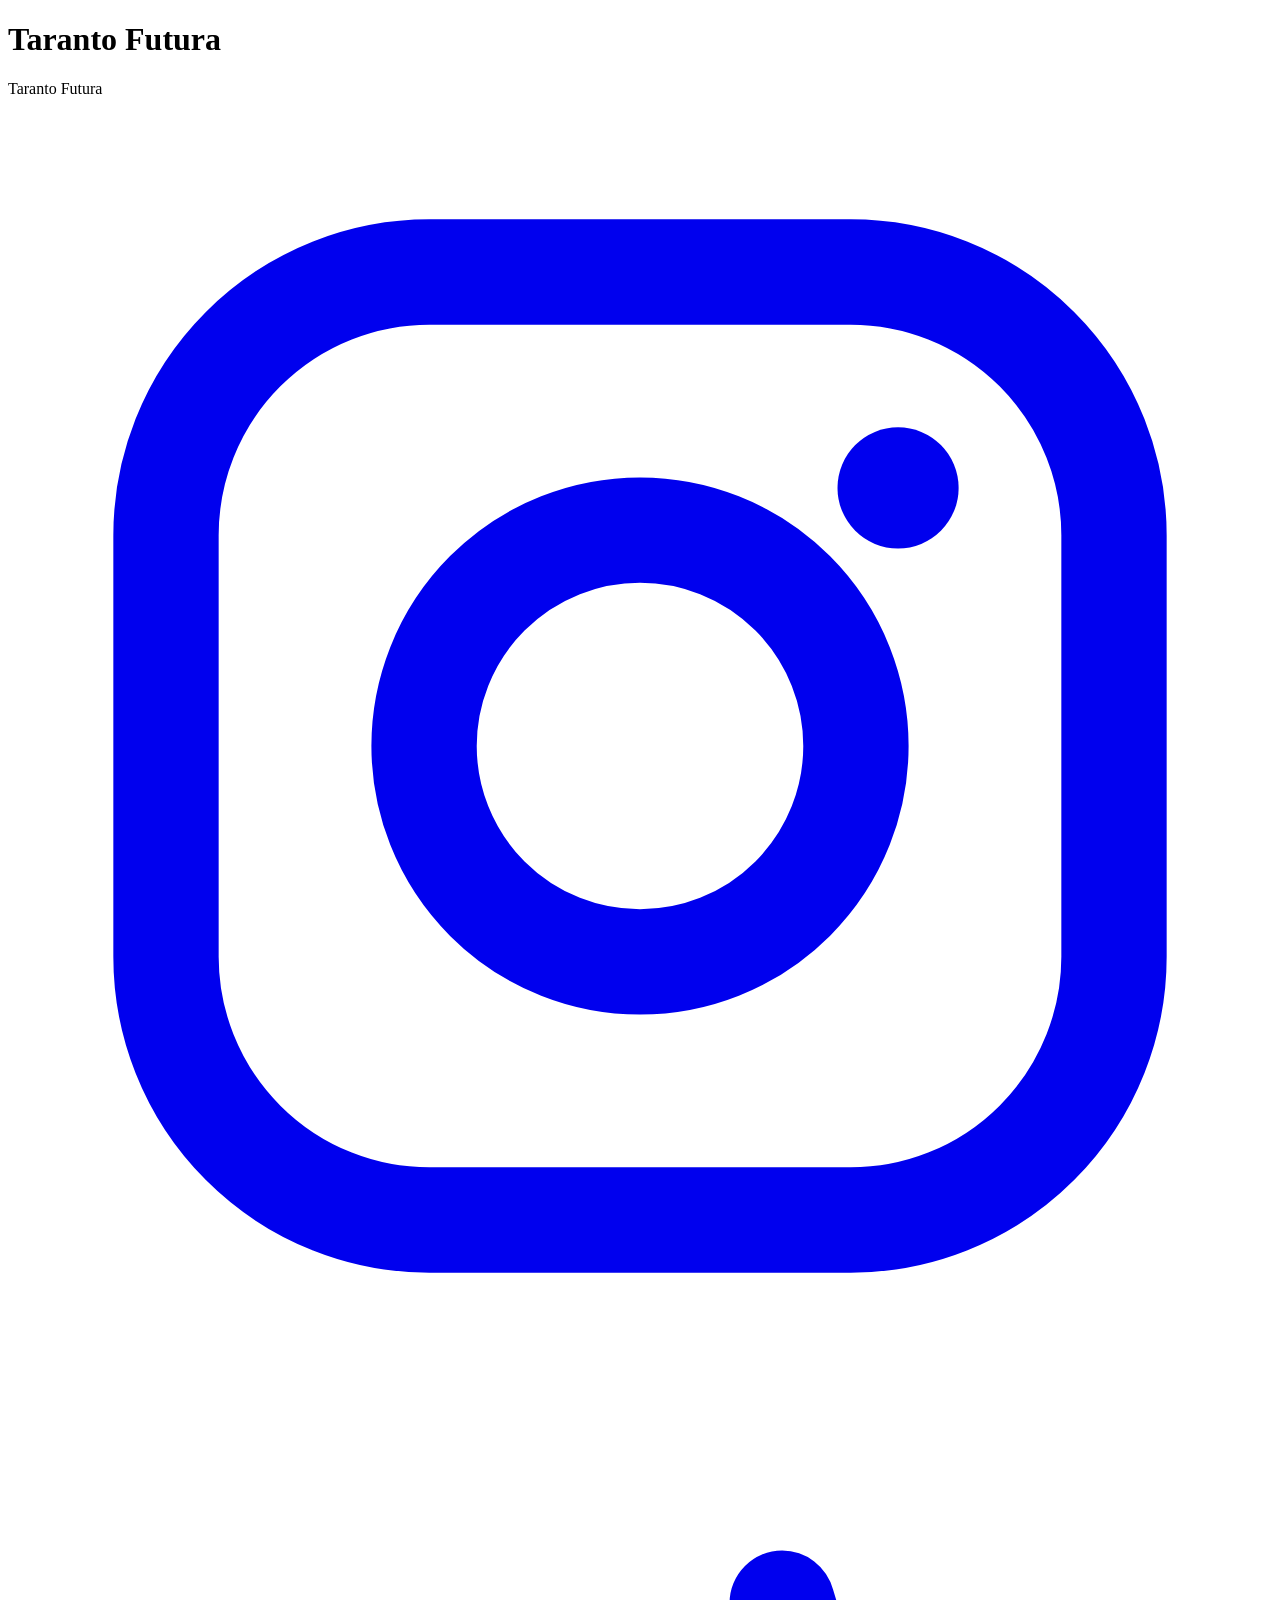
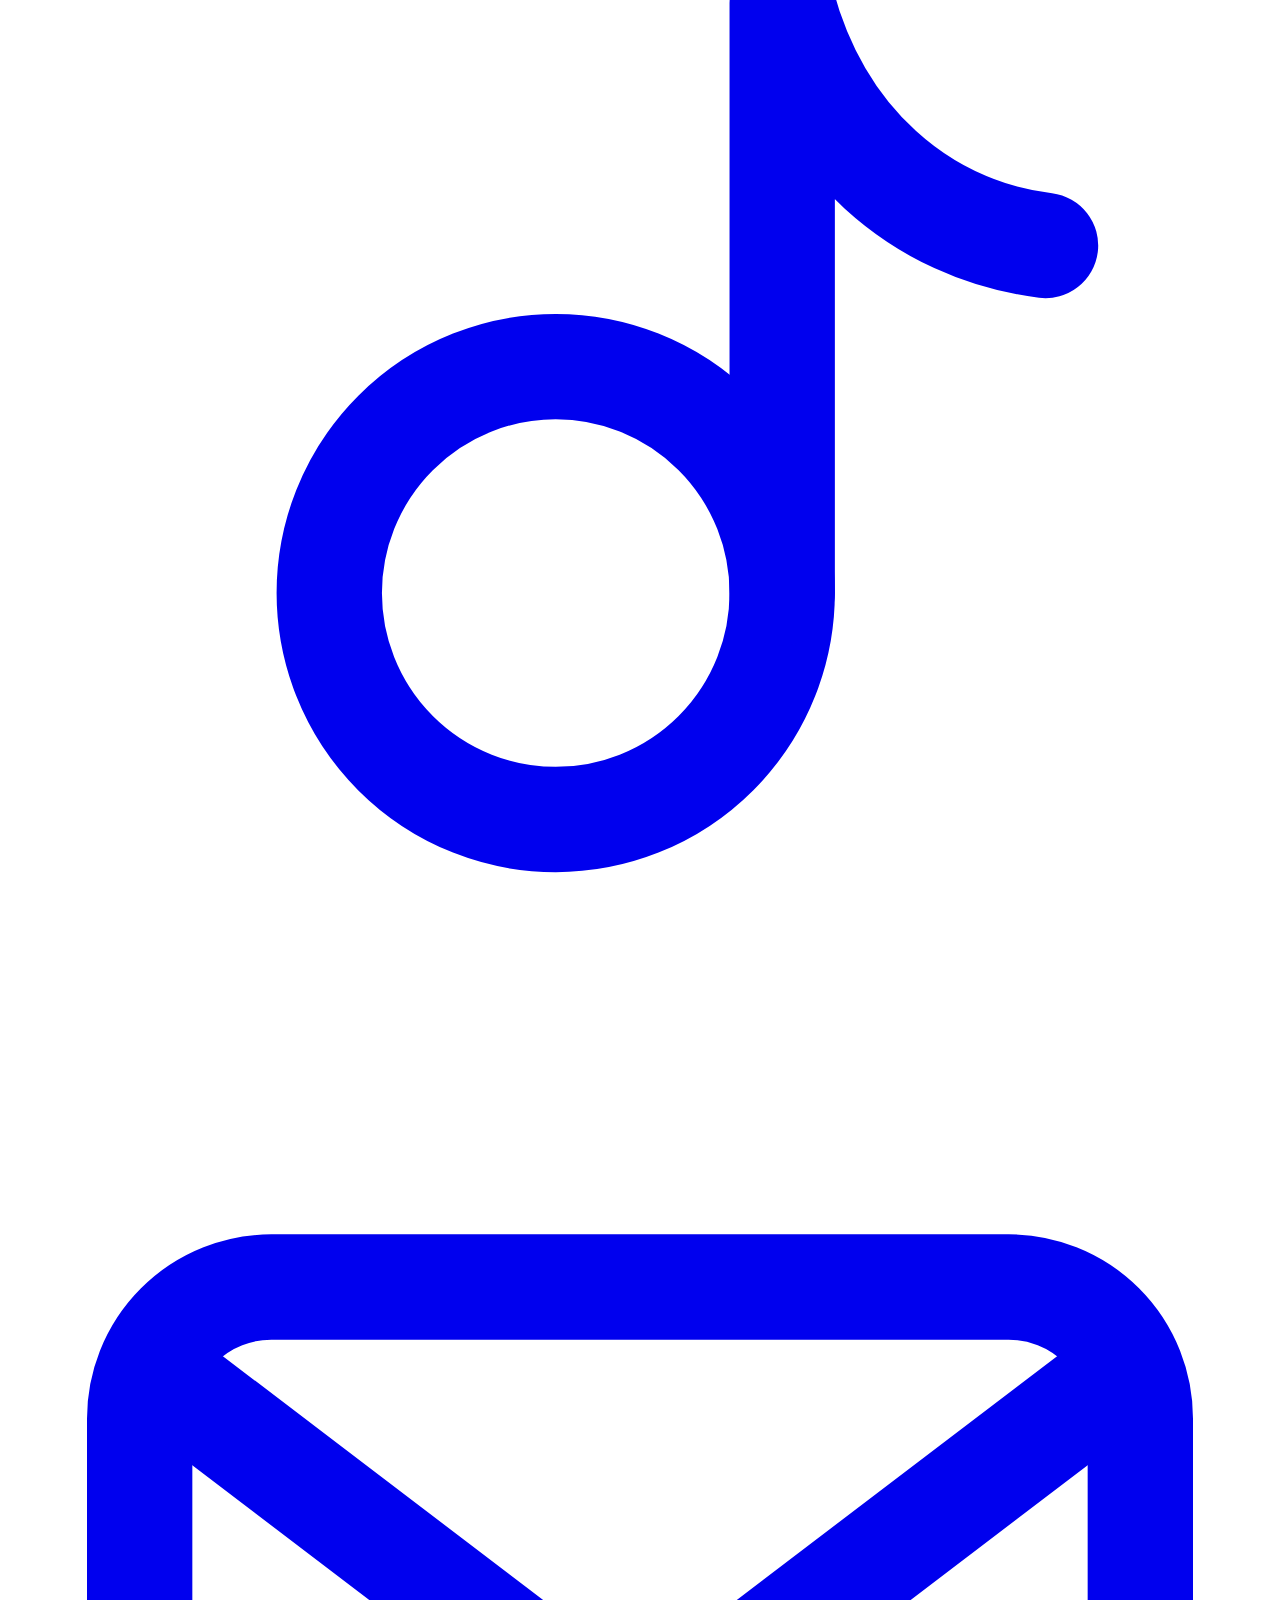
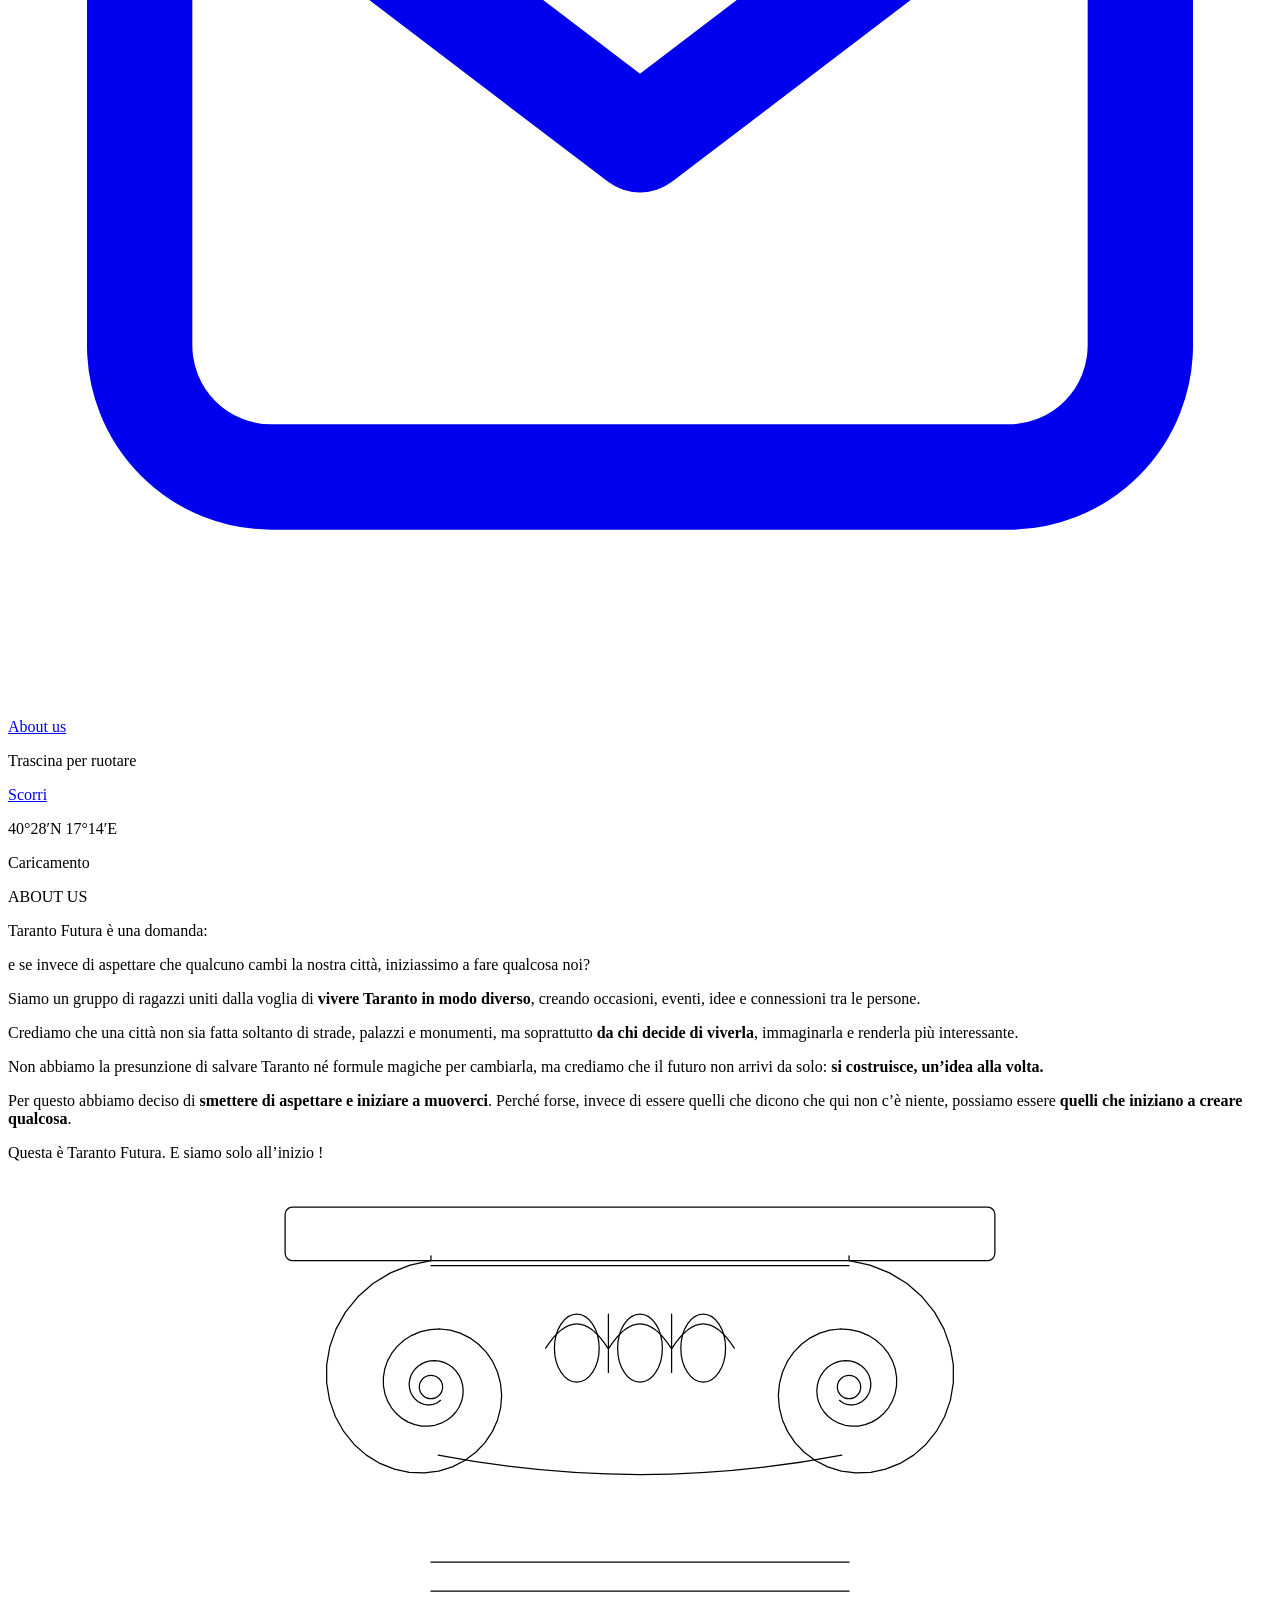
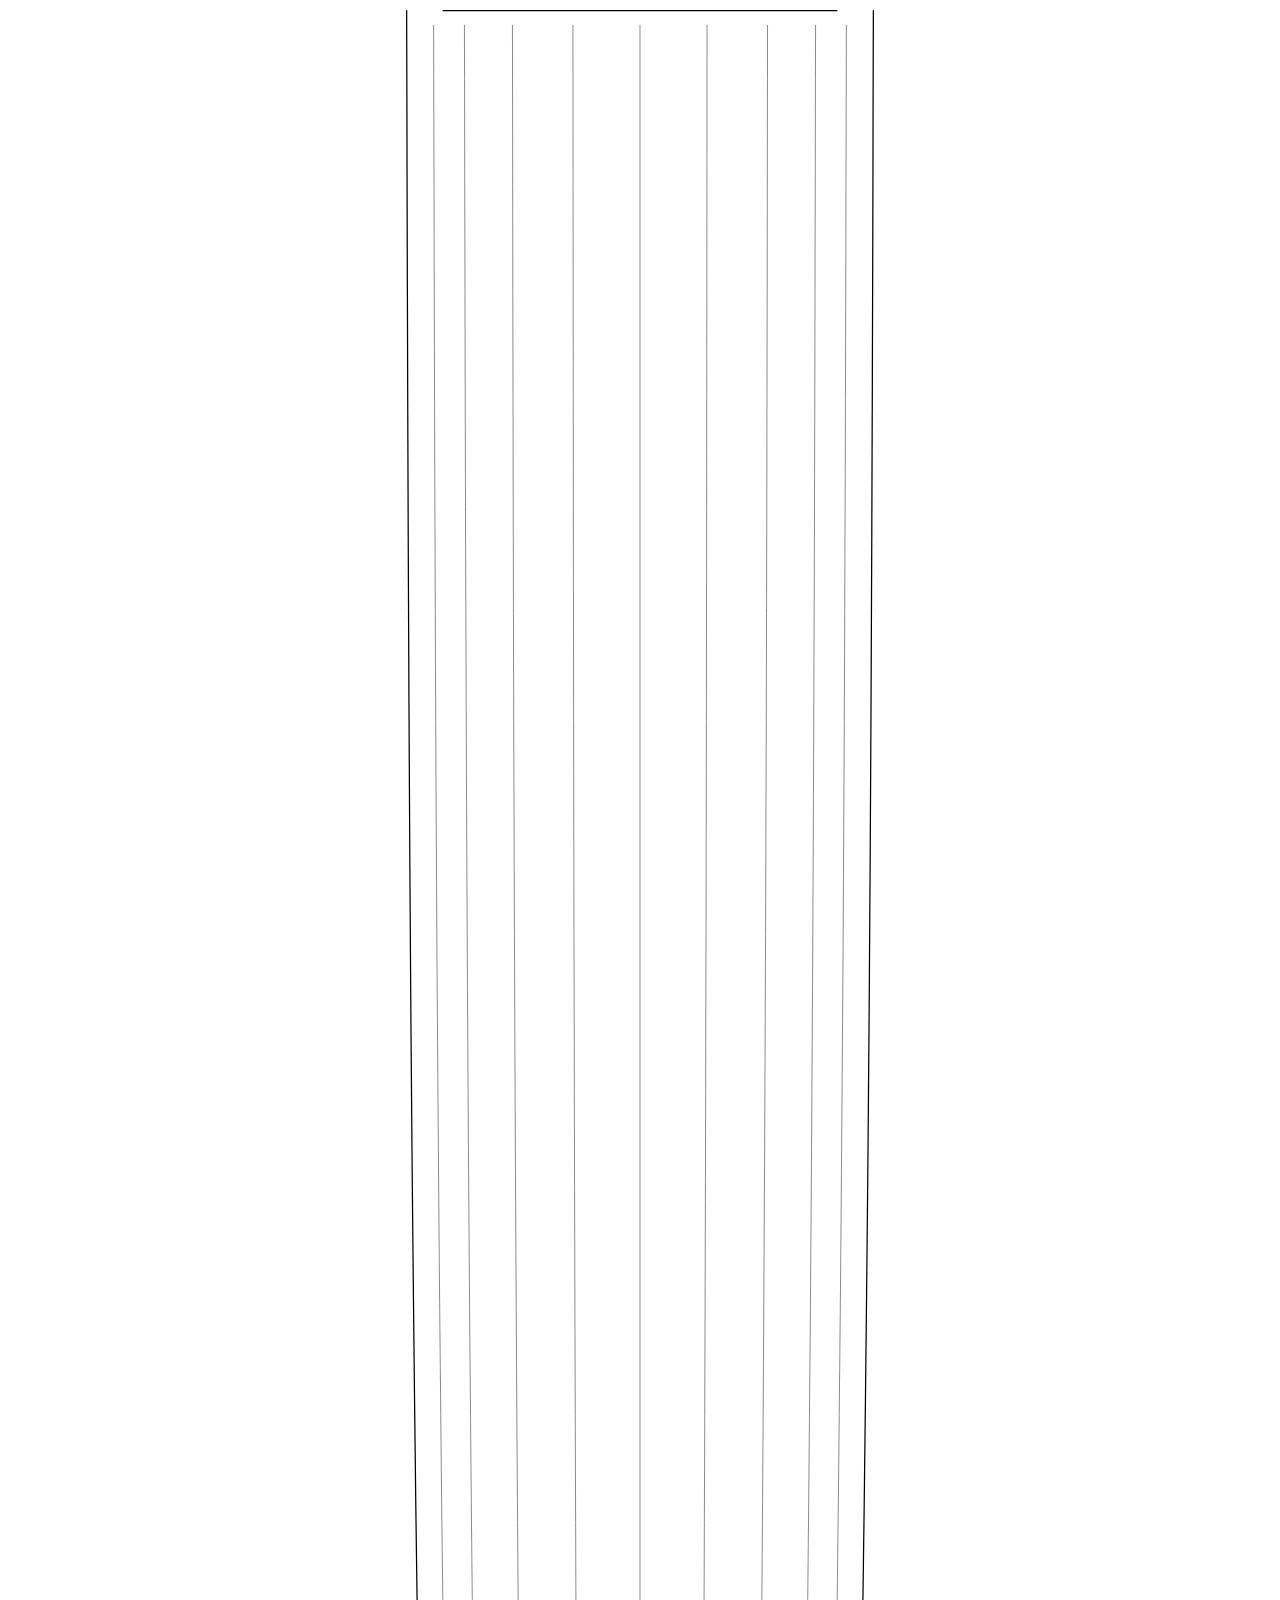
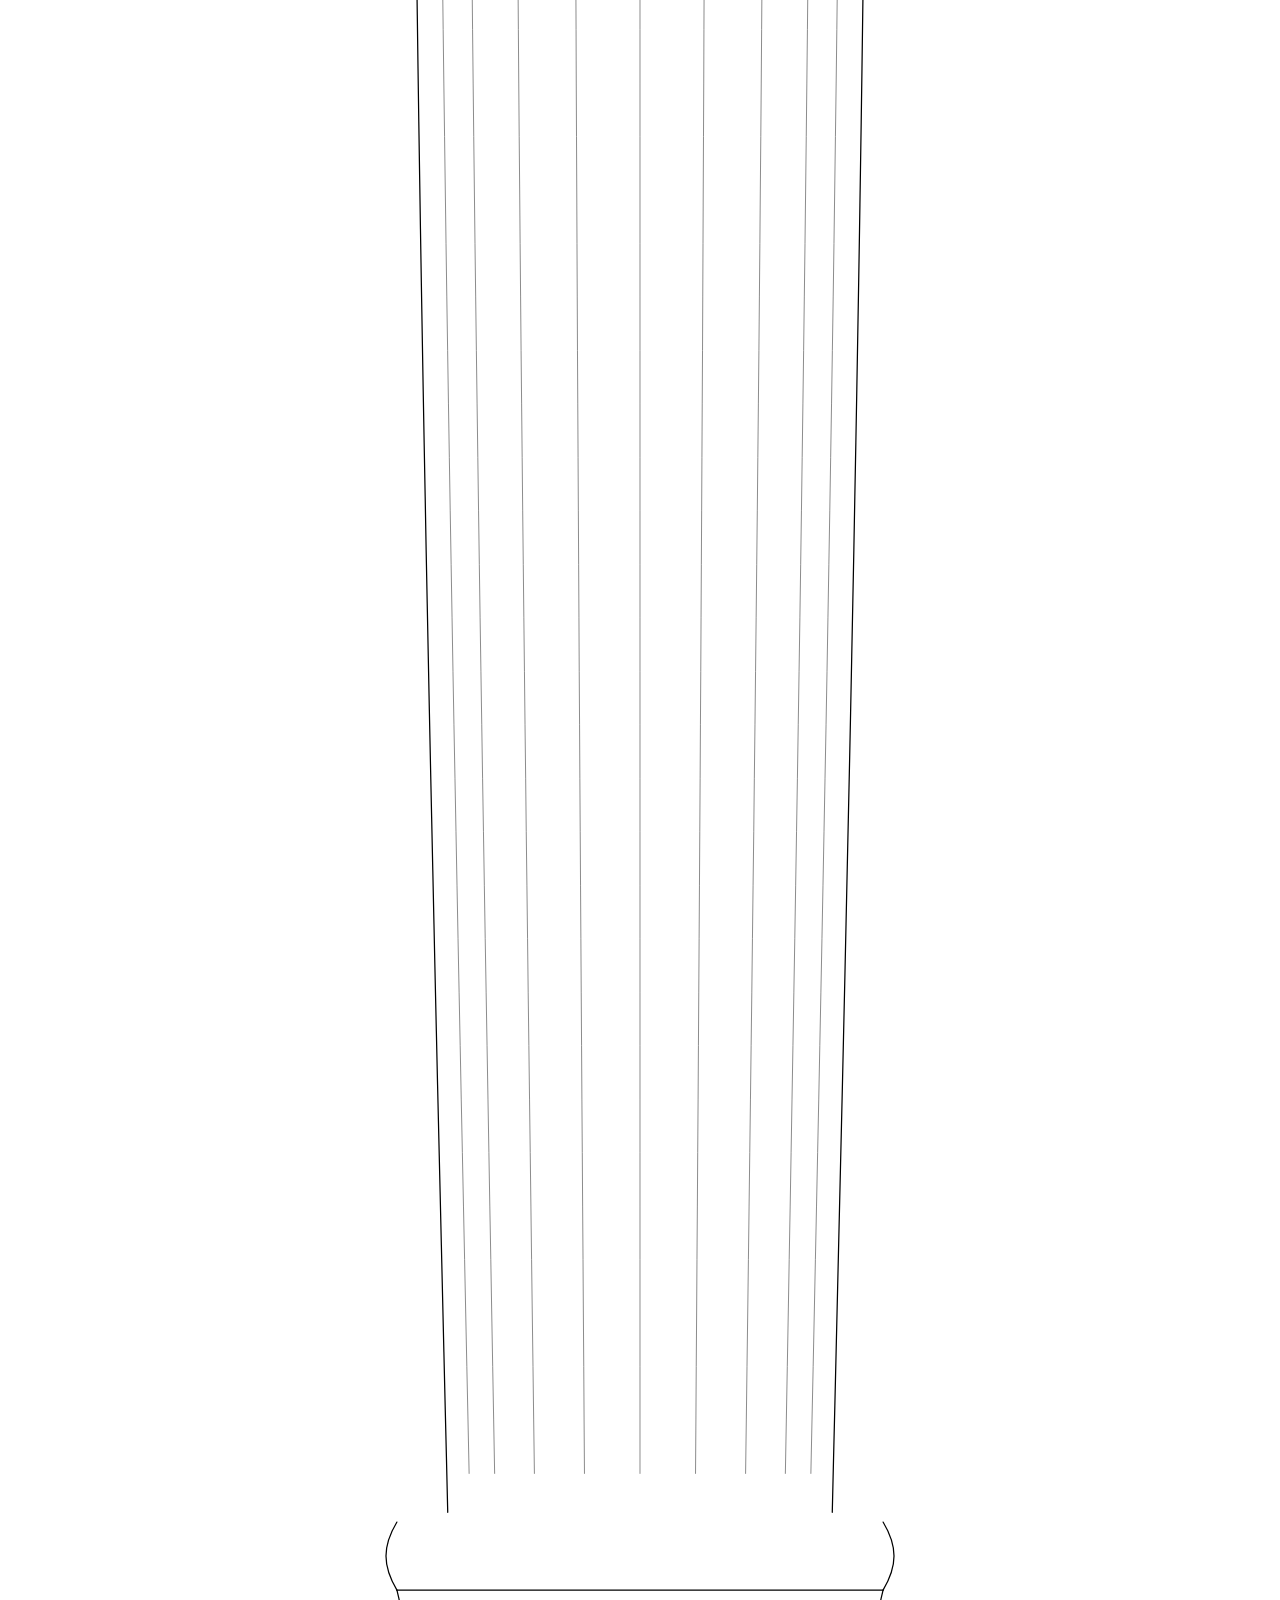
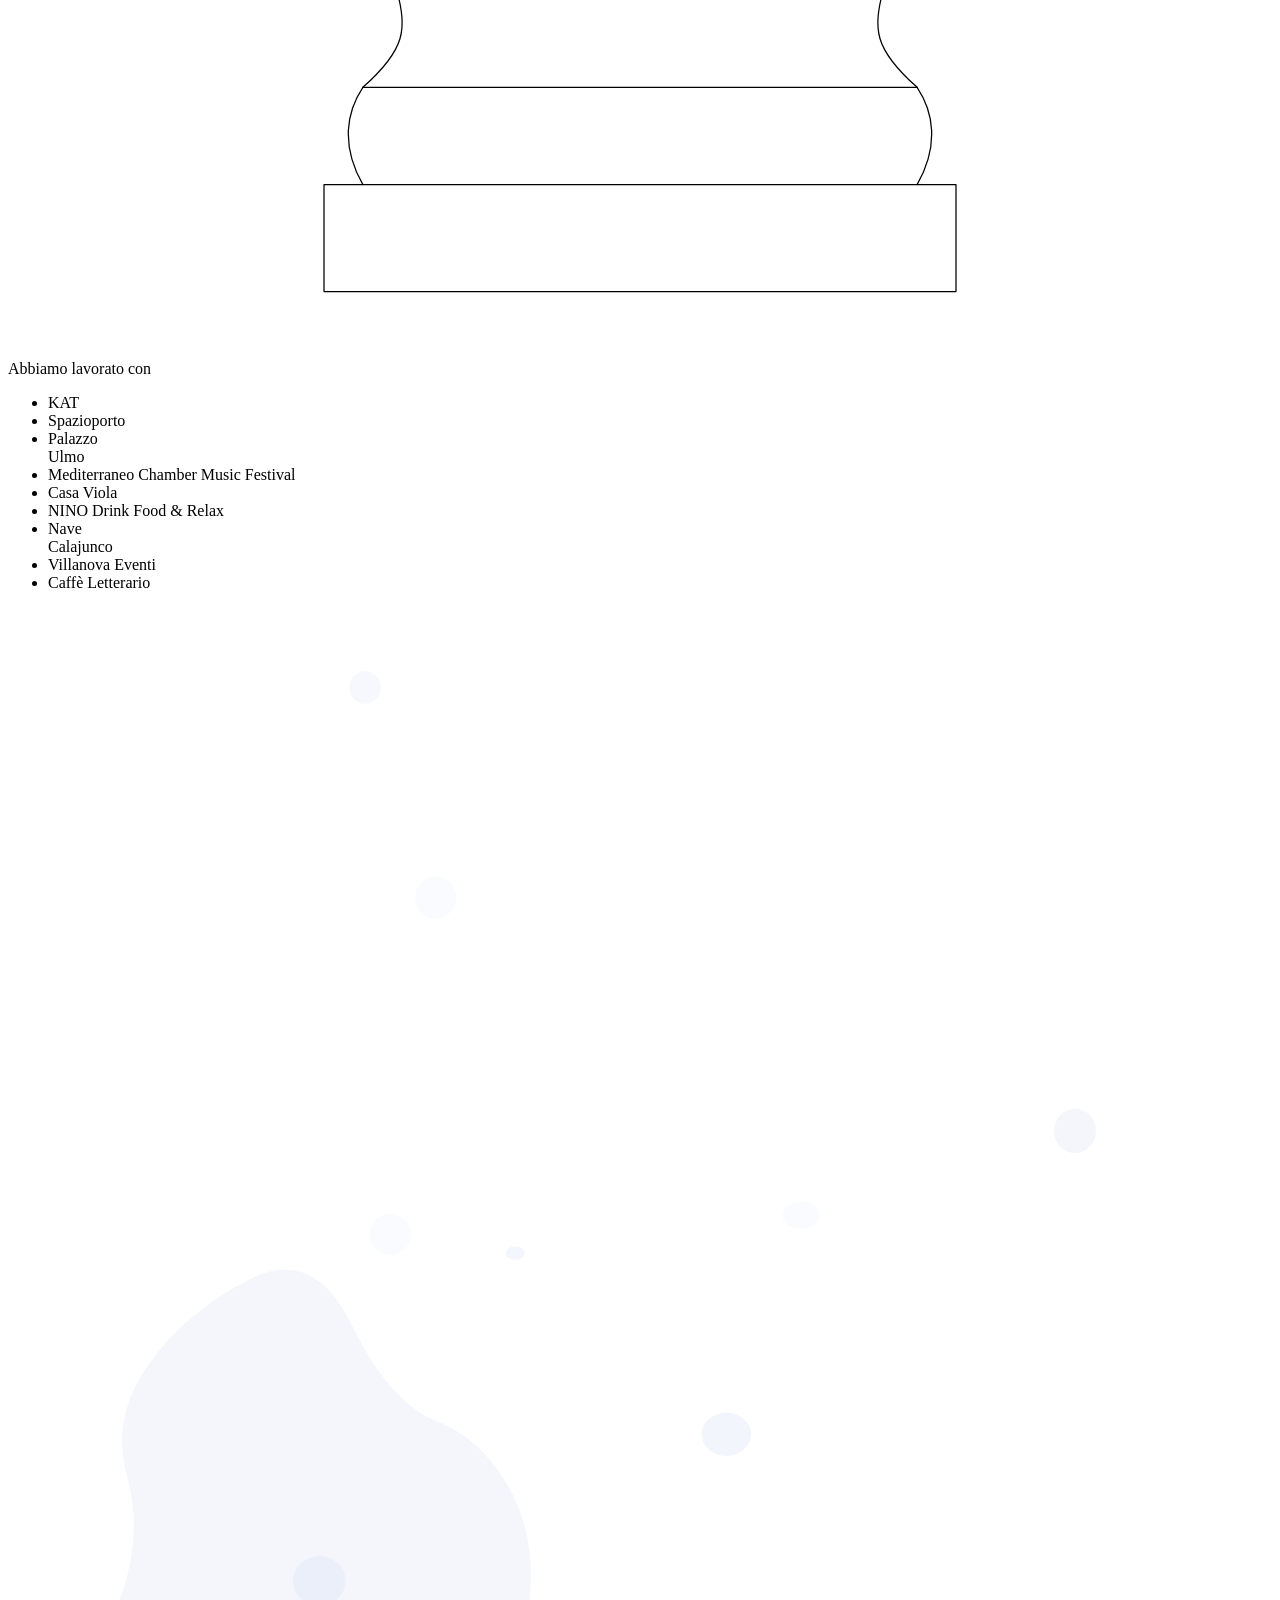
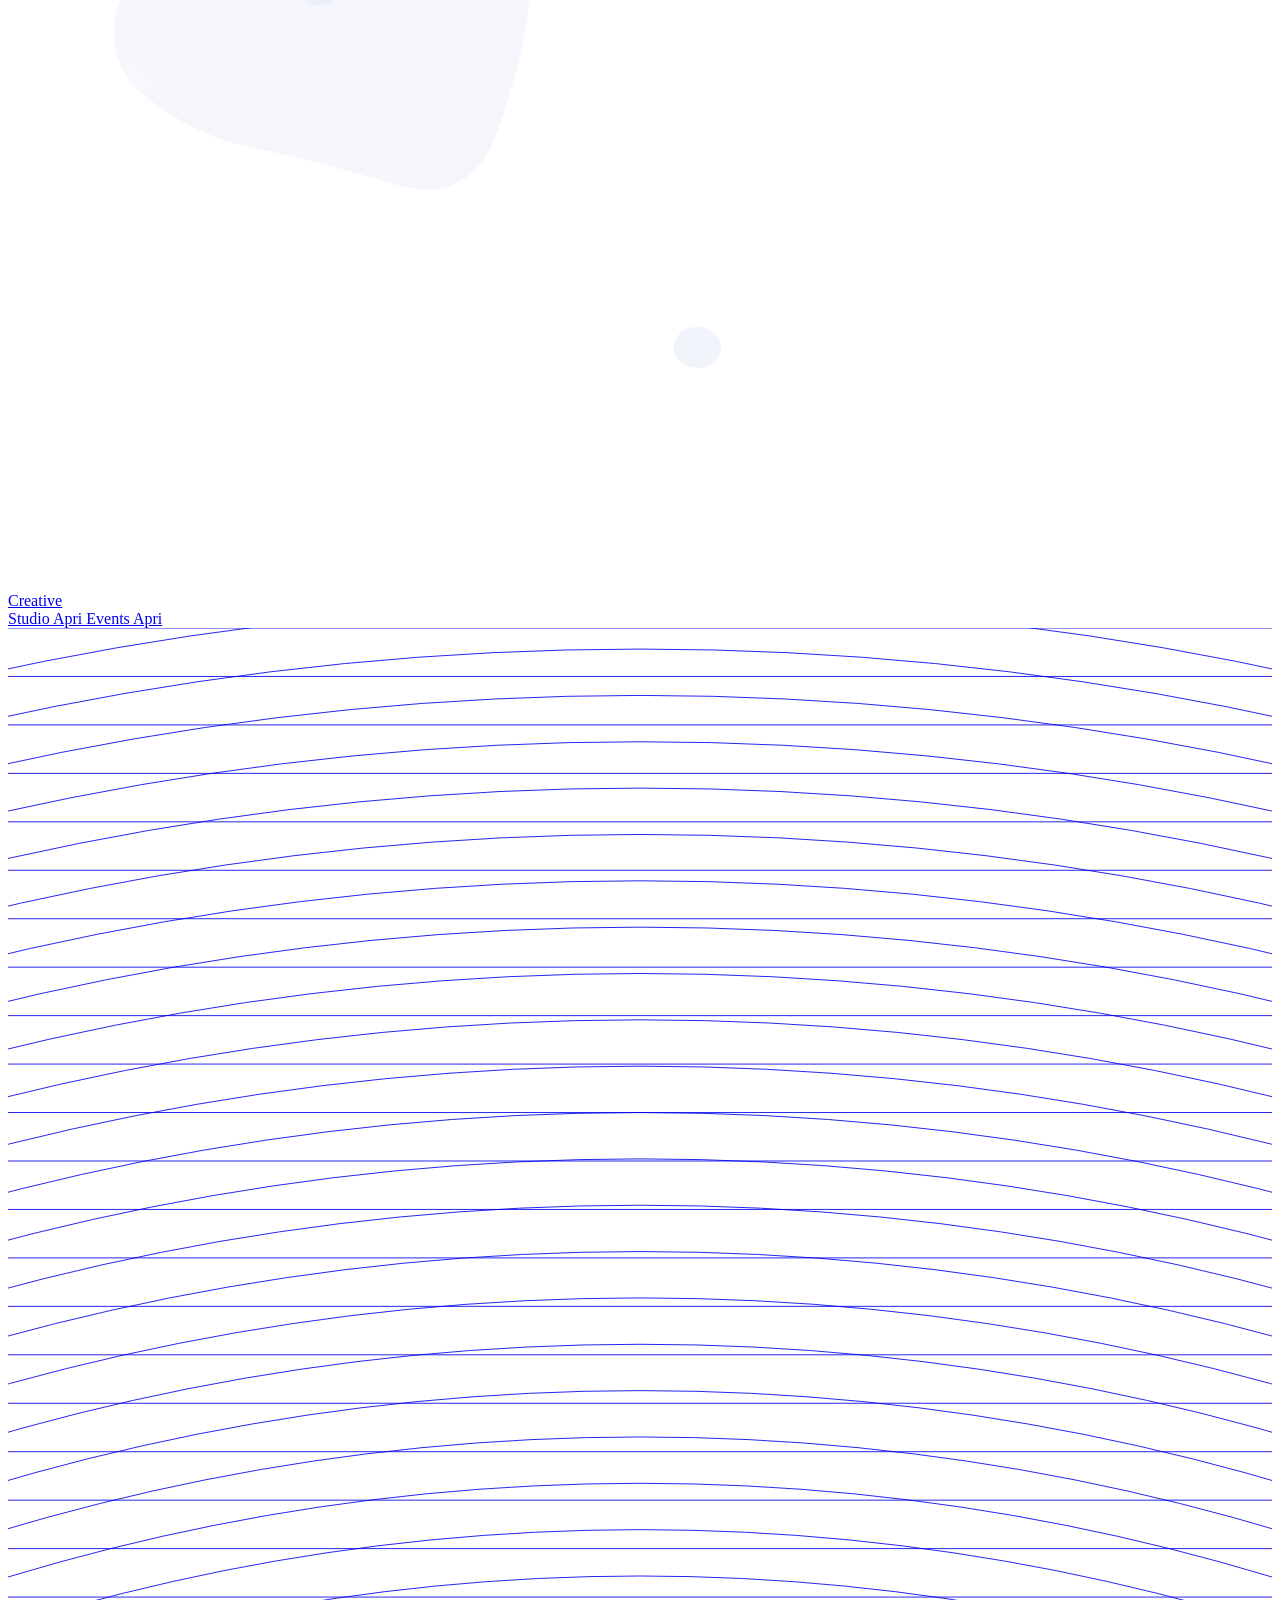
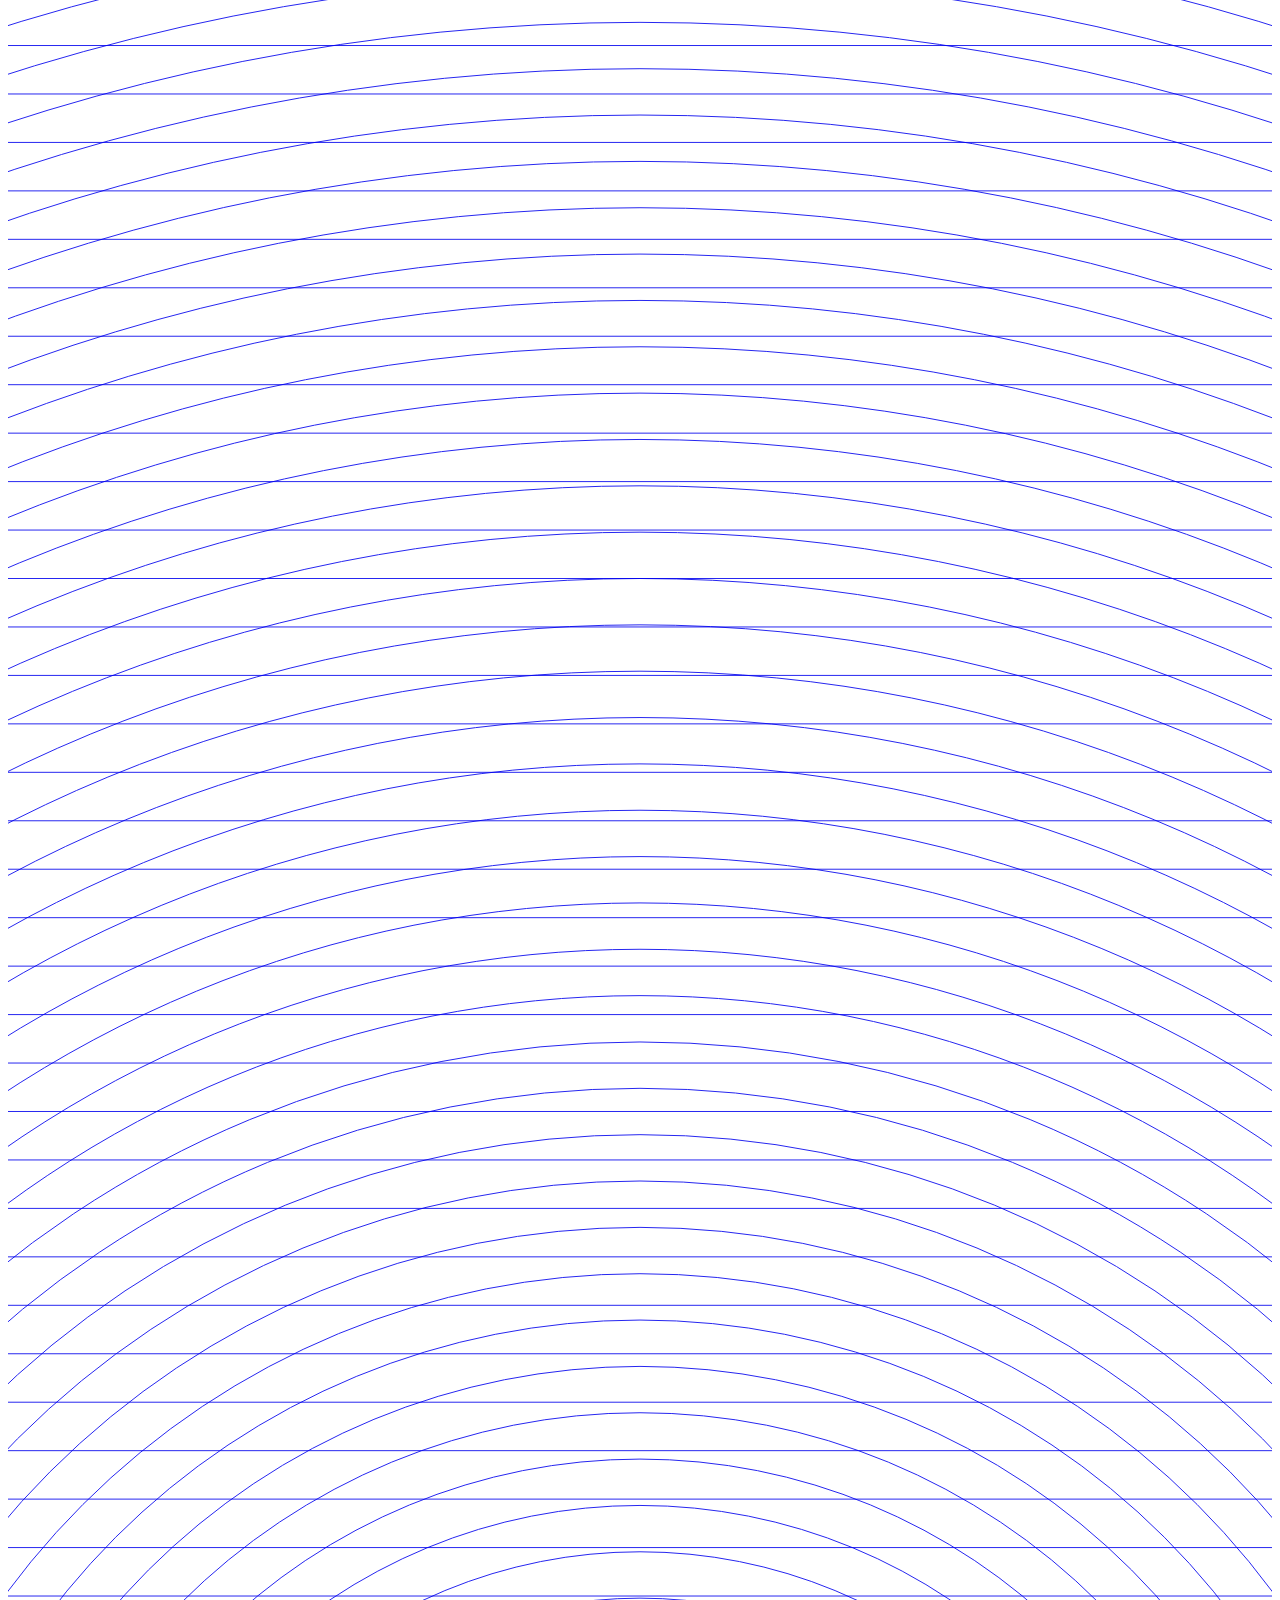
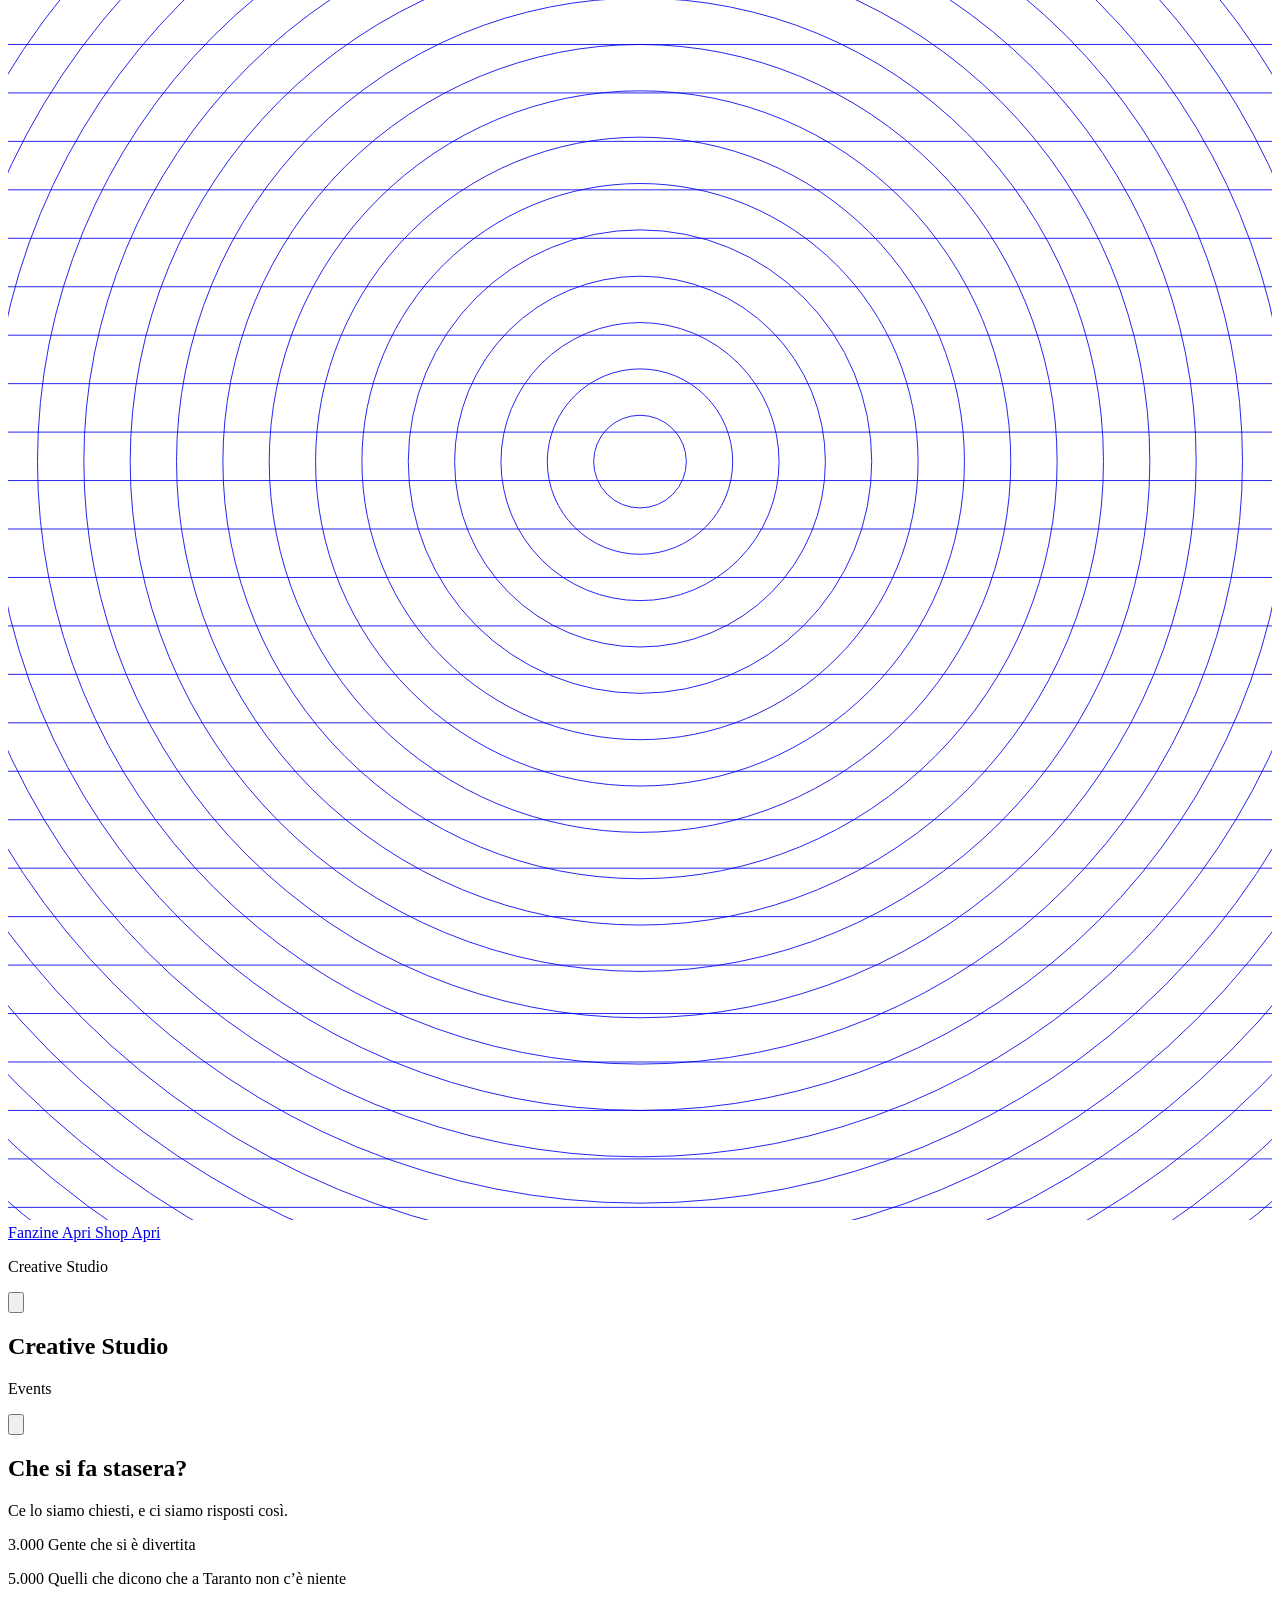
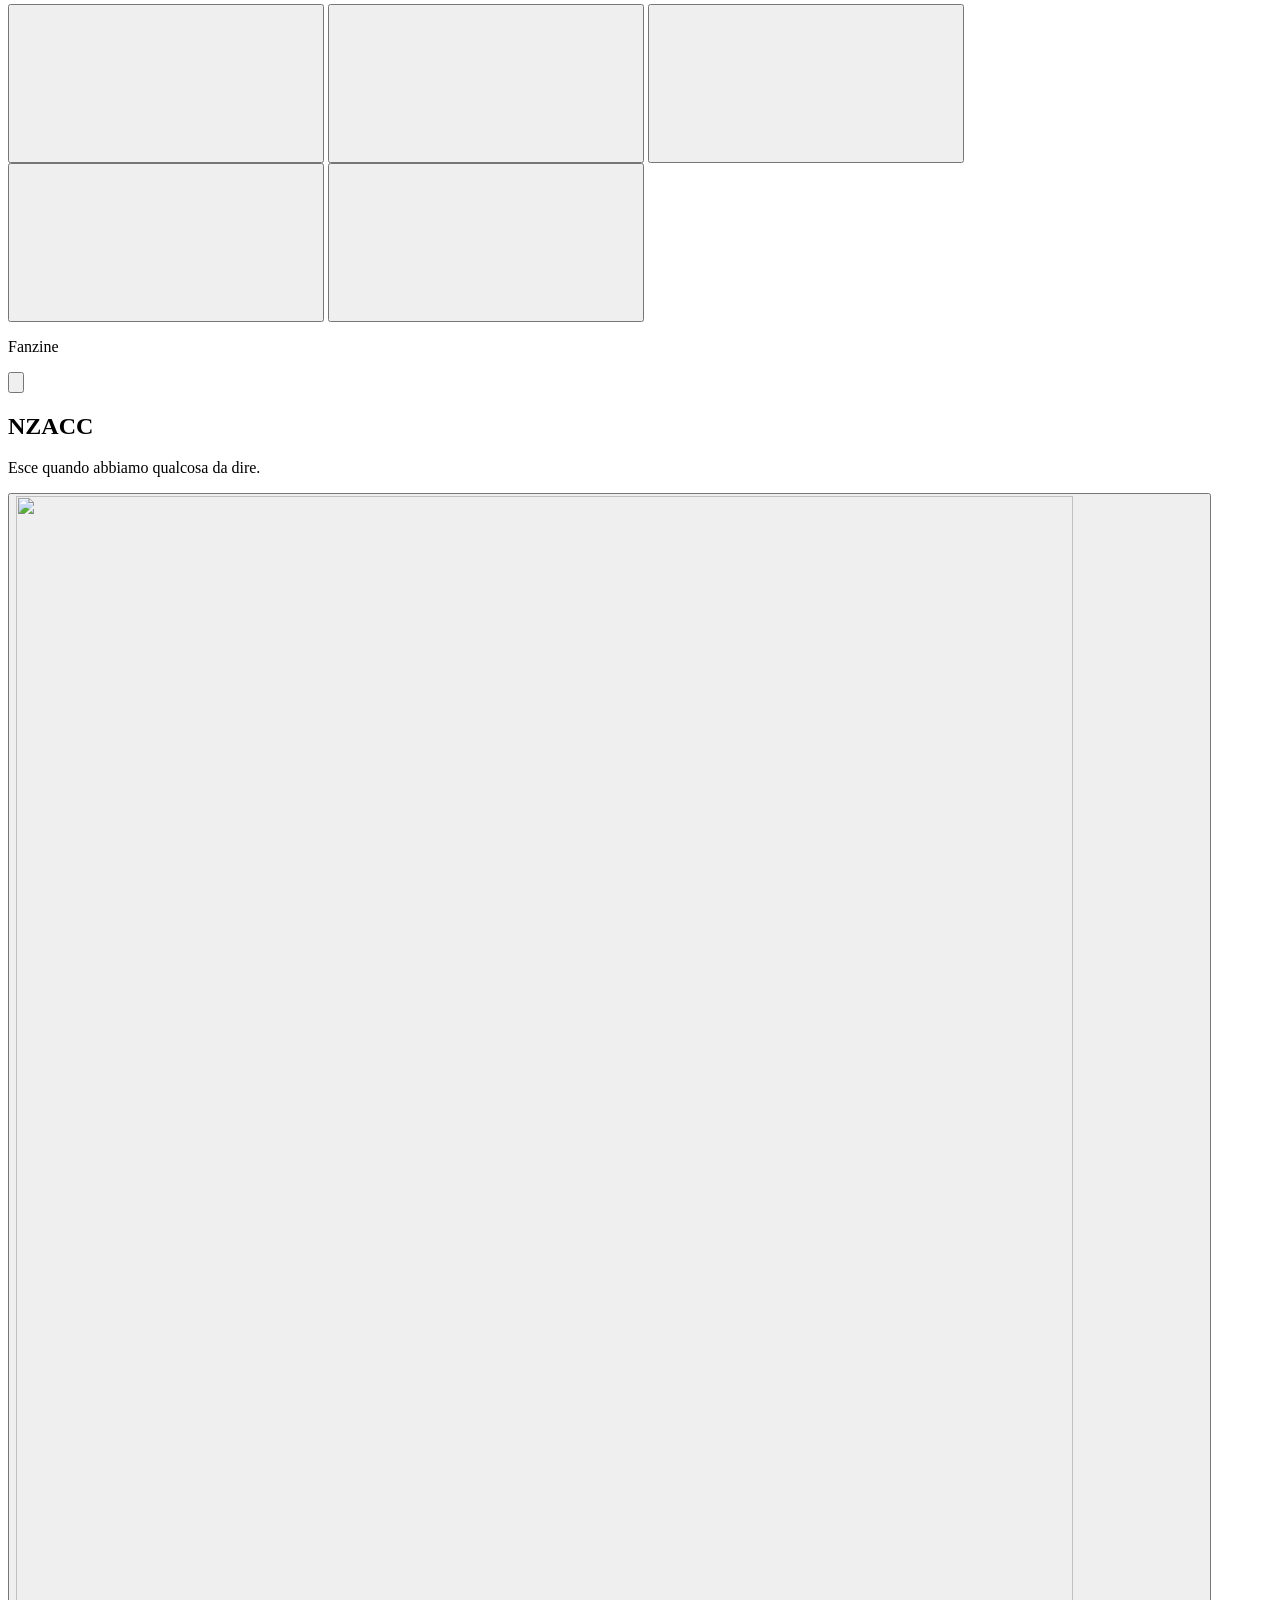
==== index.html @ fdaf76da "Add files via upload" ====
<!doctype html>
<html lang="it">
<head>
  <meta charset="utf-8">
  <meta name="viewport" content="width=device-width, initial-scale=1, viewport-fit=cover">
  <title>Taranto Futura</title>
  <meta name="description" content="Taranto Futura — identità in movimento.">
  <meta name="theme-color" content="#79797c">
  <meta name="color-scheme" content="light dark">

  <link rel="preload" href="assets/fonts/space-mono-400.woff2" as="font" type="font/woff2" crossorigin>
  <link rel="preload" href="assets/fonts/space-mono-700.woff2" as="font" type="font/woff2" crossorigin>
  <link rel="preload" href="assets/data/logo-contours.json?v=2" as="fetch" type="application/json" crossorigin>
  <link rel="modulepreload" href="vendor/three.module.min.js">
  <script>document.documentElement.classList.add('js')</script>
  <link rel="stylesheet" href="src/css/style.css?v=104">
</head>
<body>
  <h1 class="tf-sr">Taranto Futura</h1>

  <section class="intro" data-state="loading" aria-label="Apertura">
    <div class="intro__halo" aria-hidden="true"></div>
    <div class="intro__stage" aria-hidden="true"></div>
    <div class="intro__vignette" aria-hidden="true"></div>
    <div class="intro__grain" aria-hidden="true"></div>

    <div class="intro__hud intro__hud--top">
      <div class="hud__block hud__block--start hud__block--a">
        <!-- sette click di fila qui dentro aprono una foto: vedi src/js/sorpresa.js -->
        <p class="hud__line hud__line--strong" data-sorpresa="assets/easter/sorpresa.webp">Taranto Futura</p>
        <span class="hud__rule" aria-hidden="true"></span>
      </div>
      <nav class="hud__block hud__social hud__block--b" aria-label="Contatti">
        <a class="hud__icon"
           href="https://www.instagram.com/tarantofutura/"
           target="_blank" rel="noopener noreferrer"
           aria-label="Instagram di Taranto Futura">
          <svg viewBox="0 0 24 24" fill="none" stroke="currentColor" stroke-width="2"
               stroke-linecap="round" stroke-linejoin="round" aria-hidden="true" focusable="false">
            <rect x="3" y="3" width="18" height="18" rx="5"></rect>
            <circle cx="12" cy="12" r="4.1"></circle>
            <circle cx="16.9" cy="7.1" r="1.15" fill="currentColor" stroke="none"></circle>
          </svg>
        </a>
        <!-- DA COMPLETARE: indirizzo del profilo TikTok -->
        <a class="hud__icon"
           href="https://www.tiktok.com/@DA-COMPLETARE"
           target="_blank" rel="noopener noreferrer"
           aria-label="TikTok di Taranto Futura">
          <svg viewBox="0 0 24 24" fill="none" stroke="currentColor" stroke-width="2"
               stroke-linecap="round" stroke-linejoin="round" aria-hidden="true" focusable="false">
            <circle cx="10.4" cy="15.4" r="4.3"></circle>
            <path d="M14.7 15.4V4.2c.7 2.6 2.6 4.3 5 4.6"></path>
          </svg>
        </a>
        <a class="hud__icon hud__icon--mail"
           href="mailto:tarantofutura3@gmail.com"
           aria-label="Scrivici una mail">
          <svg viewBox="0 0 24 24" fill="none" stroke="currentColor" stroke-width="2"
               stroke-linecap="round" stroke-linejoin="round" aria-hidden="true" focusable="false">
            <rect x="2.5" y="4.5" width="19" height="15" rx="2.5"></rect>
            <path d="M3.2 6.4 12 13.1l8.8-6.7"></path>
          </svg>
        </a>
      </nav>

      <div class="hud__block hud__block--end hud__block--c hud__hide-sm">
        <a class="hud__nav" href="#chi-siamo">About us</a>
      </div>
    </div>

    <div class="intro__hud intro__hud--bottom">
      <div class="hud__block hud__block--start hud__block--c2 hud__hide-sm">
        <p class="hud__line hud__line--soft">Trascina per ruotare</p>
      </div>

      <a class="intro__cue" href="#chi-siamo">
        <span>Scorri</span>
        <span class="intro__cue-track" aria-hidden="true"></span>
      </a>

      <div class="hud__block hud__block--end hud__block--d">
        <p class="hud__line hud__line--soft">40°28′N 17°14′E</p>
      </div>
    </div>

    <p class="intro__loader"><span class="intro__loader-dot" aria-hidden="true"></span>Caricamento</p>
  </section>

  <section class="about" id="chi-siamo">
    <div class="about__inner">
      <p class="about__eyebrow">ABOUT US</p>

      <p class="about__kicker">Taranto Futura è una domanda:</p>
      <p class="about__lead">e se invece di aspettare che qualcuno cambi la nostra
        città, iniziassimo a fare qualcosa noi?</p>

      <div class="about__body">
        <p>Siamo un gruppo di ragazzi uniti dalla voglia di <b>vivere Taranto in modo
          diverso</b>, creando occasioni, eventi, idee e connessioni tra le persone.</p>

        <p>Crediamo che una città non sia fatta soltanto di strade, palazzi e monumenti,
          ma soprattutto <b>da chi decide di viverla</b>, immaginarla e renderla più
          interessante.</p>

        <p>Non abbiamo la presunzione di salvare Taranto né formule magiche per
          cambiarla, ma crediamo che il futuro non arrivi da solo:
          <b>si costruisce, un’idea alla volta.</b></p>

        <p>Per questo abbiamo deciso di <b>smettere di aspettare e iniziare a
          muoverci</b>. Perché forse, invece di essere quelli che dicono che qui non
          c’è niente, possiamo essere <b>quelli che iniziano a creare qualcosa</b>.</p>
      </div>

      <p class="about__close">
        Questa è Taranto Futura.
        <span class="about__close-sub">E siamo solo all’inizio !</span>
      </p>
    </div>
    <div class="about__colonna" aria-hidden="true">
      <svg viewBox="0 0 260 815" fill="none" stroke="currentColor" stroke-linecap="round" stroke-linejoin="round" aria-hidden="true" focusable="false"><g stroke-width="1.25" vector-effect="non-scaling-stroke"><rect vector-effect="non-scaling-stroke" x="57" y="6" width="146" height="11" rx="1.5"/><path vector-effect="non-scaling-stroke" d="M87 17L82.69 17.91L78.68 19.51L75.08 21.72L71.97 24.44L69.42 27.59L67.49 31.04L66.19 34.7L65.55 38.44L65.55 42.16L66.16 45.74L67.35 49.1L69.05 52.14L71.2 54.8L73.71 57L76.5 58.71L79.48 59.9L82.54 60.55L85.61 60.67L88.59 60.28L91.4 59.41L93.96 58.11L96.22 56.42L98.12 54.42L99.62 52.17L100.7 49.76L101.34 47.25L101.54 44.72L101.31 42.25L100.68 39.9L99.69 37.74L98.37 35.82L96.78 34.19L94.98 32.88L93.02 31.91L90.97 31.31L88.89 31.06L86.85 31.17L84.89 31.61L83.07 32.36L81.45 33.38L80.05 34.64L78.91 36.09L78.05 37.67L77.48 39.35L77.21 41.05L77.23 42.74L77.53 44.37L78.09 45.89L78.89 47.27L79.88 48.46L81.04 49.45L82.32 50.21L83.68 50.74L85.08 51.02L86.47 51.05L87.83 50.86L89.1 50.44L90.26 49.83L91.28 49.05L92.13 48.13L92.8 47.1L93.28 45.99L93.55 44.85L93.63 43.7L93.51 42.57L93.21 41.51L92.74 40.53L92.13 39.67L91.4 38.93L90.57 38.35L89.67 37.92L88.74 37.65L87.79 37.55L86.86 37.61L85.97 37.83L85.15 38.18L84.42 38.66L83.79 39.24L83.28 39.9L82.89 40.63L82.64 41.39L82.53 42.17L82.55 42.94L82.7 43.68L82.96 44.37L83.33 44.99L83.79 45.53L84.32 45.97L84.91 46.31L85.53 46.54L86.17 46.66L86.81 46.67L87.42 46.57L88 46.38L88.52 46.09L88.98 45.73"/><circle vector-effect="non-scaling-stroke" cx="87" cy="43" r="2.4"/><path vector-effect="non-scaling-stroke" d="M87 17L87 16"/><path vector-effect="non-scaling-stroke" d="M173 17L177.31 17.91L181.32 19.51L184.92 21.72L188.03 24.44L190.58 27.59L192.51 31.04L193.81 34.7L194.45 38.44L194.45 42.16L193.84 45.74L192.65 49.1L190.95 52.14L188.8 54.8L186.29 57L183.5 58.71L180.52 59.9L177.46 60.55L174.39 60.67L171.41 60.28L168.6 59.41L166.04 58.11L163.78 56.42L161.88 54.42L160.38 52.17L159.3 49.76L158.66 47.25L158.46 44.72L158.69 42.25L159.32 39.9L160.31 37.74L161.63 35.82L163.22 34.19L165.02 32.88L166.98 31.91L169.03 31.31L171.11 31.06L173.15 31.17L175.11 31.61L176.93 32.36L178.55 33.38L179.95 34.64L181.09 36.09L181.95 37.67L182.52 39.35L182.79 41.05L182.77 42.74L182.47 44.37L181.91 45.89L181.11 47.27L180.12 48.46L178.96 49.45L177.68 50.21L176.32 50.74L174.92 51.02L173.53 51.05L172.17 50.86L170.9 50.44L169.74 49.83L168.72 49.05L167.87 48.13L167.2 47.1L166.72 45.99L166.45 44.85L166.37 43.7L166.49 42.57L166.79 41.51L167.26 40.53L167.87 39.67L168.6 38.93L169.43 38.35L170.33 37.92L171.26 37.65L172.21 37.55L173.14 37.61L174.03 37.83L174.85 38.18L175.58 38.66L176.21 39.24L176.72 39.9L177.11 40.63L177.36 41.39L177.47 42.17L177.45 42.94L177.3 43.68L177.04 44.37L176.67 44.99L176.21 45.53L175.68 45.97L175.09 46.31L174.47 46.54L173.83 46.66L173.19 46.67L172.58 46.57L172 46.38L171.48 46.09L171.02 45.73"/><circle vector-effect="non-scaling-stroke" cx="173" cy="43" r="2.4"/><path vector-effect="non-scaling-stroke" d="M173 17L173 16"/><path vector-effect="non-scaling-stroke" d="M87 18L173 18"/><ellipse vector-effect="non-scaling-stroke" cx="117" cy="35" rx="4.6" ry="7"/><path vector-effect="non-scaling-stroke" d="M110.6 35Q117 25 123.4 35"/><path vector-effect="non-scaling-stroke" d="M123.5 28L123.5 40"/><ellipse vector-effect="non-scaling-stroke" cx="130" cy="35" rx="4.6" ry="7"/><path vector-effect="non-scaling-stroke" d="M123.6 35Q130 25 136.4 35"/><path vector-effect="non-scaling-stroke" d="M136.5 28L136.5 40"/><ellipse vector-effect="non-scaling-stroke" cx="143" cy="35" rx="4.6" ry="7"/><path vector-effect="non-scaling-stroke" d="M136.6 35Q143 25 149.4 35"/><path vector-effect="non-scaling-stroke" d="M88.5 57Q130 65 171.5 57"/><path vector-effect="non-scaling-stroke" d="M87 79L173 79"/><path vector-effect="non-scaling-stroke" d="M87 85L173 85"/><path vector-effect="non-scaling-stroke" d="M89.5 89L170.5 89"/><path vector-effect="non-scaling-stroke" d="M82 89L82.03 100L82.06 111L82.08 122L82.11 133L82.14 144L82.18 155L82.21 166L82.25 177L82.29 188L82.33 199L82.38 210L82.43 221L82.48 232L82.54 243L82.6 254L82.66 265L82.74 276L82.81 287L82.89 298L82.98 309L83.07 320L83.17 331L83.28 342L83.39 353L83.51 364L83.63 375L83.76 386L83.89 397L84.04 408L84.19 419L84.34 430L84.5 441L84.67 452L84.84 463L85.02 474L85.21 485L85.4 496L85.6 507L85.81 518L86.01 529L86.23 540L86.45 551L86.67 562L86.9 573L87.14 584L87.38 595L87.62 606L87.86 617L88.11 628L88.36 639L88.62 650L88.88 661L89.14 672L89.4 683L89.66 694L89.92 705L90.19 716L90.45 727"/><path vector-effect="non-scaling-stroke" d="M178 89L177.97 100L177.94 111L177.92 122L177.89 133L177.86 144L177.82 155L177.79 166L177.75 177L177.71 188L177.67 199L177.62 210L177.57 221L177.52 232L177.46 243L177.4 254L177.34 265L177.26 276L177.19 287L177.11 298L177.02 309L176.93 320L176.83 331L176.72 342L176.61 353L176.49 364L176.37 375L176.24 386L176.11 397L175.96 408L175.81 419L175.66 430L175.5 441L175.33 452L175.16 463L174.98 474L174.79 485L174.6 496L174.4 507L174.19 518L173.99 529L173.77 540L173.55 551L173.33 562L173.1 573L172.86 584L172.62 595L172.38 606L172.14 617L171.89 628L171.64 639L171.38 650L171.12 661L170.86 672L170.6 683L170.34 694L170.08 705L169.81 716L169.55 727"/><path vector-effect="non-scaling-stroke" d="M80 729C77 734 77 738 80 743"/><path vector-effect="non-scaling-stroke" d="M180 729C183 734 183 738 180 743"/><path vector-effect="non-scaling-stroke" d="M80 743L180 743"/><path vector-effect="non-scaling-stroke" d="M80 743C82 751 82 755 73 763"/><path vector-effect="non-scaling-stroke" d="M180 743C178 751 178 755 187 763"/><path vector-effect="non-scaling-stroke" d="M73 763L187 763"/><path vector-effect="non-scaling-stroke" d="M73 763C69 769 69 776 73 783"/><path vector-effect="non-scaling-stroke" d="M187 763C191 769 191 776 187 783"/><rect vector-effect="non-scaling-stroke" x="65" y="783" width="130" height="22"/></g><g stroke-width="0.75" opacity="0.6" vector-effect="non-scaling-stroke"><path vector-effect="non-scaling-stroke" d="M87.55 92L87.58 103L87.6 114L87.63 125L87.65 136L87.68 147L87.71 158L87.74 169L87.77 180L87.81 191L87.85 202L87.89 213L87.93 224L87.98 235L88.03 246L88.09 257L88.15 268L88.21 279L88.28 290L88.36 301L88.44 312L88.52 323L88.61 334L88.7 345L88.8 356L88.91 367L89.02 378L89.13 389L89.25 400L89.38 411L89.51 422L89.65 433L89.8 444L89.95 455L90.1 466L90.26 477L90.43 488L90.6 499L90.78 510L90.96 521L91.15 532L91.34 543L91.53 554L91.73 565L91.94 576L92.15 587L92.36 598L92.57 609L92.79 620L93.01 631L93.23 642L93.46 653L93.69 664L93.92 675L94.15 686L94.38 697L94.62 708L94.85 719"/><path vector-effect="non-scaling-stroke" d="M93.89 92L93.91 103L93.93 114L93.95 125L93.98 136L94 147L94.02 158L94.05 169L94.08 180L94.11 191L94.14 202L94.18 213L94.22 224L94.26 235L94.3 246L94.35 257L94.4 268L94.45 279L94.51 290L94.58 301L94.64 312L94.71 323L94.79 334L94.87 345L94.95 356L95.04 367L95.14 378L95.24 389L95.34 400L95.45 411L95.56 422L95.68 433L95.8 444L95.93 455L96.06 466L96.2 477L96.34 488L96.49 499L96.64 510L96.79 521L96.95 532L97.11 543L97.28 554L97.45 565L97.62 576L97.8 587L97.98 598L98.16 609L98.35 620L98.54 631L98.73 642L98.92 653L99.11 664L99.31 675L99.5 686L99.7 697L99.9 708L100.1 719"/><path vector-effect="non-scaling-stroke" d="M103.77 92L103.78 103L103.8 114L103.81 125L103.83 136L103.84 147L103.86 158L103.88 169L103.9 180L103.92 191L103.95 202L103.97 213L104 224L104.03 235L104.06 246L104.1 257L104.13 268L104.17 279L104.22 290L104.26 301L104.31 312L104.36 323L104.42 334L104.48 345L104.54 356L104.6 367L104.67 378L104.74 389L104.82 400L104.9 411L104.98 422L105.06 433L105.15 444L105.25 455L105.34 466L105.44 477L105.54 488L105.65 499L105.76 510L105.87 521L105.99 532L106.11 543L106.23 554L106.35 565L106.48 576L106.6 587L106.74 598L106.87 609L107 620L107.14 631L107.28 642L107.42 653L107.56 664L107.7 675L107.84 686L107.99 697L108.13 708L108.28 719"/><path vector-effect="non-scaling-stroke" d="M116.21 92L116.22 103L116.22 114L116.23 125L116.24 136L116.25 147L116.26 158L116.27 169L116.28 180L116.29 191L116.3 202L116.32 213L116.33 224L116.35 235L116.36 246L116.38 257L116.4 268L116.42 279L116.45 290L116.47 301L116.49 312L116.52 323L116.55 334L116.58 345L116.61 356L116.65 367L116.68 378L116.72 389L116.76 400L116.8 411L116.85 422L116.89 433L116.94 444L116.99 455L117.04 466L117.09 477L117.14 488L117.2 499L117.26 510L117.32 521L117.38 532L117.44 543L117.5 554L117.57 565L117.63 576L117.7 587L117.77 598L117.84 609L117.91 620L117.98 631L118.05 642L118.13 653L118.2 664L118.28 675L118.35 686L118.43 697L118.5 708L118.58 719"/><path vector-effect="non-scaling-stroke" d="M130 92L130 103L130 114L130 125L130 136L130 147L130 158L130 169L130 180L130 191L130 202L130 213L130 224L130 235L130 246L130 257L130 268L130 279L130 290L130 301L130 312L130 323L130 334L130 345L130 356L130 367L130 378L130 389L130 400L130 411L130 422L130 433L130 444L130 455L130 466L130 477L130 488L130 499L130 510L130 521L130 532L130 543L130 554L130 565L130 576L130 587L130 598L130 609L130 620L130 631L130 642L130 653L130 664L130 675L130 686L130 697L130 708L130 719"/><path vector-effect="non-scaling-stroke" d="M143.79 92L143.78 103L143.78 114L143.77 125L143.76 136L143.75 147L143.74 158L143.73 169L143.72 180L143.71 191L143.7 202L143.68 213L143.67 224L143.65 235L143.64 246L143.62 257L143.6 268L143.58 279L143.55 290L143.53 301L143.51 312L143.48 323L143.45 334L143.42 345L143.39 356L143.35 367L143.32 378L143.28 389L143.24 400L143.2 411L143.15 422L143.11 433L143.06 444L143.01 455L142.96 466L142.91 477L142.86 488L142.8 499L142.74 510L142.68 521L142.62 532L142.56 543L142.5 554L142.43 565L142.37 576L142.3 587L142.23 598L142.16 609L142.09 620L142.02 631L141.95 642L141.87 653L141.8 664L141.72 675L141.65 686L141.57 697L141.5 708L141.42 719"/><path vector-effect="non-scaling-stroke" d="M156.23 92L156.22 103L156.2 114L156.19 125L156.17 136L156.16 147L156.14 158L156.12 169L156.1 180L156.08 191L156.05 202L156.03 213L156 224L155.97 235L155.94 246L155.9 257L155.87 268L155.83 279L155.78 290L155.74 301L155.69 312L155.64 323L155.58 334L155.52 345L155.46 356L155.4 367L155.33 378L155.26 389L155.18 400L155.1 411L155.02 422L154.94 433L154.85 444L154.75 455L154.66 466L154.56 477L154.46 488L154.35 499L154.24 510L154.13 521L154.01 532L153.89 543L153.77 554L153.65 565L153.52 576L153.4 587L153.26 598L153.13 609L153 620L152.86 631L152.72 642L152.58 653L152.44 664L152.3 675L152.16 686L152.01 697L151.87 708L151.72 719"/><path vector-effect="non-scaling-stroke" d="M166.11 92L166.09 103L166.07 114L166.05 125L166.02 136L166 147L165.98 158L165.95 169L165.92 180L165.89 191L165.86 202L165.82 213L165.78 224L165.74 235L165.7 246L165.65 257L165.6 268L165.55 279L165.49 290L165.42 301L165.36 312L165.29 323L165.21 334L165.13 345L165.05 356L164.96 367L164.86 378L164.76 389L164.66 400L164.55 411L164.44 422L164.32 433L164.2 444L164.07 455L163.94 466L163.8 477L163.66 488L163.51 499L163.36 510L163.21 521L163.05 532L162.89 543L162.72 554L162.55 565L162.38 576L162.2 587L162.02 598L161.84 609L161.65 620L161.46 631L161.27 642L161.08 653L160.89 664L160.69 675L160.5 686L160.3 697L160.1 708L159.9 719"/><path vector-effect="non-scaling-stroke" d="M172.45 92L172.42 103L172.4 114L172.37 125L172.35 136L172.32 147L172.29 158L172.26 169L172.23 180L172.19 191L172.15 202L172.11 213L172.07 224L172.02 235L171.97 246L171.91 257L171.85 268L171.79 279L171.72 290L171.64 301L171.56 312L171.48 323L171.39 334L171.3 345L171.2 356L171.09 367L170.98 378L170.87 389L170.75 400L170.62 411L170.49 422L170.35 433L170.2 444L170.05 455L169.9 466L169.74 477L169.57 488L169.4 499L169.22 510L169.04 521L168.85 532L168.66 543L168.47 554L168.27 565L168.06 576L167.85 587L167.64 598L167.43 609L167.21 620L166.99 631L166.77 642L166.54 653L166.31 664L166.08 675L165.85 686L165.62 697L165.38 708L165.15 719"/></g></svg>
    </div>
    <div class="about__grain" aria-hidden="true"></div>
  </section>

  <!-- Fascia dei partner: separa il blu di About us dalle colonne colorate che
       vengono dopo, e nel farlo dice con chi abbiamo lavorato. I loghi sono
       sagome di sola trasparenza (tools/loghi-fascia.py): il colore lo mette
       il CSS, uno solo per tutti. Il nastro lo duplica fascia.js; senza JS
       resta una fila ferma, che si scorre col dito. -->
  <section class="fascia" aria-labelledby="fascia-t">
    <p class="fascia__occhiello" id="fascia-t">Abbiamo lavorato con</p>
    <div class="fascia__pista">
      <ul class="fascia__nastro">
        <li class="fascia__voce">
          <span class="fascia__logo e-kat" aria-hidden="true"></span>
          <span class="tf-sr">KAT</span>
        </li>
        <li class="fascia__voce">
          <span class="fascia__logo e-spazioporto" aria-hidden="true"></span>
          <span class="tf-sr">Spazioporto</span>
        </li>
        <li class="fascia__voce">
          <span class="fascia__nome">Palazzo<br>Ulmo</span>
        </li>
        <li class="fascia__voce">
          <span class="fascia__logo e-festival" aria-hidden="true"></span>
          <span class="tf-sr">Mediterraneo Chamber Music Festival</span>
        </li>
        <li class="fascia__voce">
          <span class="fascia__logo e-casaviola" aria-hidden="true"></span>
          <span class="tf-sr">Casa Viola</span>
        </li>
        <li class="fascia__voce">
          <span class="fascia__logo e-nino" aria-hidden="true"></span>
          <span class="tf-sr">NINO Drink Food &amp; Relax</span>
        </li>
        <li class="fascia__voce">
          <span class="fascia__nome">Nave<br>Calajunco</span>
        </li>
        <li class="fascia__voce">
          <span class="fascia__logo e-villanova" aria-hidden="true"></span>
          <span class="tf-sr">Villanova Eventi</span>
        </li>
        <li class="fascia__voce">
          <span class="fascia__logo e-caffeletterario" aria-hidden="true"></span>
          <span class="tf-sr">Caffè Letterario</span>
        </li>
      </ul>
    </div>
  </section>

  <section class="trio" id="cosa-facciamo">
      <a class="trio__voce" href="#studio" data-pannello="studio">
        <span class="trio__motivo" aria-hidden="true"><svg viewBox="0 0 240 300" fill="none" aria-hidden="true" focusable="false" preserveAspectRatio="xMidYMid slice"><path fill="rgba(255,255,255,0.13)" d="M247.6 46.4Q239.8 62 242.6 74.9Q245.3 87.9 234.6 95.1Q223.8 102.3 213.4 110.9Q203 119.6 189.1 118.3Q175.1 117.1 171.7 101.8Q168.2 86.6 165.1 78.5Q161.9 70.4 146.4 58.2Q130.8 45.9 146.7 39.2Q162.6 32.4 171.5 26.8Q180.5 21.2 192.7 5.2Q204.8 -10.7 215.4 3.9Q226 18.5 240.7 24.7Q255.4 30.8 247.6 46.4Z"/><path fill="rgba(186,200,236,0.16)" d="M95 166.8Q100.2 176 99.1 187.6Q98 199.1 92.9 213.4Q87.8 227.7 72.9 223.2Q58 218.7 46.9 216.5Q35.9 214.4 26.5 207Q17.1 199.6 21.4 187.8Q25.7 176 22.6 164.9Q19.5 153.8 26.6 143.8Q33.6 133.7 45.8 127.5Q58 121.2 65.2 136Q72.5 150.9 81.2 154.3Q89.8 157.6 95 166.8Z"/><path fill="rgba(255,255,255,0.09)" d="M178 203.2Q184.8 210 183.2 220.2Q181.7 230.4 172.2 234.1Q162.7 237.8 154.2 238.9Q145.7 240 139 235.3Q132.2 230.5 120.3 226.4Q108.3 222.2 117.5 212.7Q126.7 203.2 131.6 198.8Q136.6 194.5 141.6 190.6Q146.6 186.7 153.2 187.6Q159.8 188.6 165.5 192.4Q171.3 196.3 178 203.2Z"/><ellipse cx="81.2" cy="55" rx="3.9" ry="4" fill="rgba(186,200,236,0.08)"/><ellipse cx="90.5" cy="29.8" rx="3.3" ry="3.2" fill="rgba(255,255,255,0.08)"/><ellipse cx="25.4" cy="38.7" rx="3" ry="2.3" fill="rgba(255,255,255,0.19)"/><ellipse cx="59.1" cy="184.7" rx="5" ry="4.7" fill="rgba(186,200,236,0.16)"/><ellipse cx="224.8" cy="26.7" rx="4.7" ry="3.7" fill="rgba(255,255,255,0.11)"/><ellipse cx="35.9" cy="97.9" rx="4.5" ry="4.7" fill="rgba(255,255,255,0.10)"/><ellipse cx="150.6" cy="115.3" rx="3.5" ry="2.6" fill="rgba(186,200,236,0.08)"/><ellipse cx="55.3" cy="199.1" rx="3" ry="3.2" fill="rgba(255,255,255,0.12)"/><ellipse cx="109.7" cy="95.5" rx="4.4" ry="3.7" fill="rgba(255,255,255,0.17)"/><ellipse cx="136.4" cy="156.9" rx="4.7" ry="4.1" fill="rgba(186,200,236,0.18)"/><ellipse cx="225.6" cy="46.1" rx="3" ry="2.4" fill="rgba(255,255,255,0.18)"/><ellipse cx="117.6" cy="24.7" rx="3.9" ry="4.1" fill="rgba(255,255,255,0.18)"/><ellipse cx="202.6" cy="99.3" rx="4" ry="4.2" fill="rgba(186,200,236,0.16)"/><ellipse cx="110.4" cy="242.5" rx="5" ry="5.5" fill="rgba(255,255,255,0.14)"/><ellipse cx="23.3" cy="204.8" rx="3.9" ry="4.6" fill="rgba(255,255,255,0.22)"/><ellipse cx="72.6" cy="118.9" rx="3.9" ry="3.9" fill="rgba(186,200,236,0.07)"/><ellipse cx="47" cy="45.9" rx="1.6" ry="1.3" fill="rgba(255,255,255,0.19)"/><ellipse cx="64.5" cy="120.3" rx="4.7" ry="4.6" fill="rgba(255,255,255,0.08)"/><ellipse cx="130.9" cy="254.3" rx="4.5" ry="3.9" fill="rgba(186,200,236,0.20)"/><ellipse cx="101.4" cy="111.6" rx="4.8" ry="3.8" fill="rgba(255,255,255,0.21)"/><ellipse cx="48.8" cy="77.1" rx="2.3" ry="2.4" fill="rgba(255,255,255,0.14)"/><ellipse cx="67.8" cy="15.1" rx="3" ry="3.1" fill="rgba(186,200,236,0.13)"/><ellipse cx="219.7" cy="201.8" rx="3.4" ry="3.7" fill="rgba(255,255,255,0.16)"/><ellipse cx="21.9" cy="258.7" rx="4.4" ry="5.1" fill="rgba(255,255,255,0.20)"/><ellipse cx="96.3" cy="122.5" rx="1.8" ry="1.3" fill="rgba(186,200,236,0.17)"/><ellipse cx="24.8" cy="70.8" rx="2" ry="1.5" fill="rgba(255,255,255,0.12)"/><path fill="rgba(255,255,255,0.10)" d="M196 108 q3 26 1 44 q-2 16 3 24 q4 7 1 12 q-4 4 -7 -2 q-5 -10 -4 -26 q1 -28 6 -52 Z"/></svg></span>
        <span class="trio__titolo">Creative<br>Studio</span>
        <span class="trio__apri" aria-hidden="true">Apri</span>
      </a>

      <a class="trio__voce" href="#eventi" data-pannello="eventi">
        <span class="trio__titolo">Events</span>
        <span class="trio__apri" aria-hidden="true">Apri</span>
      </a>

      <a class="trio__voce" href="#fanzine" data-pannello="fanzine">
        <span class="trio__motivo" aria-hidden="true"><svg viewBox="0 0 300 900" fill="none" aria-hidden="true" focusable="false" preserveAspectRatio="xMidYMid slice"><g stroke="currentColor" stroke-width="1" opacity="0.85"><path d="M0 -11.5 L300 -11.5" vector-effect="non-scaling-stroke"/><path d="M0 0.0 L300 0.0" vector-effect="non-scaling-stroke"/><path d="M0 11.5 L300 11.5" vector-effect="non-scaling-stroke"/><path d="M0 23.0 L300 23.0" vector-effect="non-scaling-stroke"/><path d="M0 34.5 L300 34.5" vector-effect="non-scaling-stroke"/><path d="M0 46.0 L300 46.0" vector-effect="non-scaling-stroke"/><path d="M0 57.5 L300 57.5" vector-effect="non-scaling-stroke"/><path d="M0 69.0 L300 69.0" vector-effect="non-scaling-stroke"/><path d="M0 80.5 L300 80.5" vector-effect="non-scaling-stroke"/><path d="M0 92.0 L300 92.0" vector-effect="non-scaling-stroke"/><path d="M0 103.5 L300 103.5" vector-effect="non-scaling-stroke"/><path d="M0 115.0 L300 115.0" vector-effect="non-scaling-stroke"/><path d="M0 126.5 L300 126.5" vector-effect="non-scaling-stroke"/><path d="M0 138.0 L300 138.0" vector-effect="non-scaling-stroke"/><path d="M0 149.5 L300 149.5" vector-effect="non-scaling-stroke"/><path d="M0 161.0 L300 161.0" vector-effect="non-scaling-stroke"/><path d="M0 172.5 L300 172.5" vector-effect="non-scaling-stroke"/><path d="M0 184.0 L300 184.0" vector-effect="non-scaling-stroke"/><path d="M0 195.5 L300 195.5" vector-effect="non-scaling-stroke"/><path d="M0 207.0 L300 207.0" vector-effect="non-scaling-stroke"/><path d="M0 218.5 L300 218.5" vector-effect="non-scaling-stroke"/><path d="M0 230.0 L300 230.0" vector-effect="non-scaling-stroke"/><path d="M0 241.5 L300 241.5" vector-effect="non-scaling-stroke"/><path d="M0 253.0 L300 253.0" vector-effect="non-scaling-stroke"/><path d="M0 264.5 L300 264.5" vector-effect="non-scaling-stroke"/><path d="M0 276.0 L300 276.0" vector-effect="non-scaling-stroke"/><path d="M0 287.5 L300 287.5" vector-effect="non-scaling-stroke"/><path d="M0 299.0 L300 299.0" vector-effect="non-scaling-stroke"/><path d="M0 310.5 L300 310.5" vector-effect="non-scaling-stroke"/><path d="M0 322.0 L300 322.0" vector-effect="non-scaling-stroke"/><path d="M0 333.5 L300 333.5" vector-effect="non-scaling-stroke"/><path d="M0 345.0 L300 345.0" vector-effect="non-scaling-stroke"/><path d="M0 356.5 L300 356.5" vector-effect="non-scaling-stroke"/><path d="M0 368.0 L300 368.0" vector-effect="non-scaling-stroke"/><path d="M0 379.5 L300 379.5" vector-effect="non-scaling-stroke"/><path d="M0 391.0 L300 391.0" vector-effect="non-scaling-stroke"/><path d="M0 402.5 L300 402.5" vector-effect="non-scaling-stroke"/><path d="M0 414.0 L300 414.0" vector-effect="non-scaling-stroke"/><path d="M0 425.5 L300 425.5" vector-effect="non-scaling-stroke"/><path d="M0 437.0 L300 437.0" vector-effect="non-scaling-stroke"/><path d="M0 448.5 L300 448.5" vector-effect="non-scaling-stroke"/><path d="M0 460.0 L300 460.0" vector-effect="non-scaling-stroke"/><path d="M0 471.5 L300 471.5" vector-effect="non-scaling-stroke"/><path d="M0 483.0 L300 483.0" vector-effect="non-scaling-stroke"/><path d="M0 494.5 L300 494.5" vector-effect="non-scaling-stroke"/><path d="M0 506.0 L300 506.0" vector-effect="non-scaling-stroke"/><path d="M0 517.5 L300 517.5" vector-effect="non-scaling-stroke"/><path d="M0 529.0 L300 529.0" vector-effect="non-scaling-stroke"/><path d="M0 540.5 L300 540.5" vector-effect="non-scaling-stroke"/><path d="M0 552.0 L300 552.0" vector-effect="non-scaling-stroke"/><path d="M0 563.5 L300 563.5" vector-effect="non-scaling-stroke"/><path d="M0 575.0 L300 575.0" vector-effect="non-scaling-stroke"/><path d="M0 586.5 L300 586.5" vector-effect="non-scaling-stroke"/><path d="M0 598.0 L300 598.0" vector-effect="non-scaling-stroke"/><path d="M0 609.5 L300 609.5" vector-effect="non-scaling-stroke"/><path d="M0 621.0 L300 621.0" vector-effect="non-scaling-stroke"/><path d="M0 632.5 L300 632.5" vector-effect="non-scaling-stroke"/><path d="M0 644.0 L300 644.0" vector-effect="non-scaling-stroke"/><path d="M0 655.5 L300 655.5" vector-effect="non-scaling-stroke"/><path d="M0 667.0 L300 667.0" vector-effect="non-scaling-stroke"/><path d="M0 678.5 L300 678.5" vector-effect="non-scaling-stroke"/><path d="M0 690.0 L300 690.0" vector-effect="non-scaling-stroke"/><path d="M0 701.5 L300 701.5" vector-effect="non-scaling-stroke"/><path d="M0 713.0 L300 713.0" vector-effect="non-scaling-stroke"/><path d="M0 724.5 L300 724.5" vector-effect="non-scaling-stroke"/><path d="M0 736.0 L300 736.0" vector-effect="non-scaling-stroke"/><path d="M0 747.5 L300 747.5" vector-effect="non-scaling-stroke"/><path d="M0 759.0 L300 759.0" vector-effect="non-scaling-stroke"/><path d="M0 770.5 L300 770.5" vector-effect="non-scaling-stroke"/><path d="M0 782.0 L300 782.0" vector-effect="non-scaling-stroke"/><path d="M0 793.5 L300 793.5" vector-effect="non-scaling-stroke"/><path d="M0 805.0 L300 805.0" vector-effect="non-scaling-stroke"/><path d="M0 816.5 L300 816.5" vector-effect="non-scaling-stroke"/><path d="M0 828.0 L300 828.0" vector-effect="non-scaling-stroke"/><path d="M0 839.5 L300 839.5" vector-effect="non-scaling-stroke"/><path d="M0 851.0 L300 851.0" vector-effect="non-scaling-stroke"/><path d="M0 862.5 L300 862.5" vector-effect="non-scaling-stroke"/><path d="M0 874.0 L300 874.0" vector-effect="non-scaling-stroke"/><path d="M0 885.5 L300 885.5" vector-effect="non-scaling-stroke"/><path d="M0 897.0 L300 897.0" vector-effect="non-scaling-stroke"/><path d="M0 908.5 L300 908.5" vector-effect="non-scaling-stroke"/><path d="M0 920.0 L300 920.0" vector-effect="non-scaling-stroke"/><path d="M0 931.5 L300 931.5" vector-effect="non-scaling-stroke"/></g><g stroke="currentColor" stroke-width="1" opacity="0.85"><circle cx="150.0" cy="720.0" r="11.0" vector-effect="non-scaling-stroke"/><circle cx="150.0" cy="720.0" r="22.0" vector-effect="non-scaling-stroke"/><circle cx="150.0" cy="720.0" r="33.0" vector-effect="non-scaling-stroke"/><circle cx="150.0" cy="720.0" r="44.0" vector-effect="non-scaling-stroke"/><circle cx="150.0" cy="720.0" r="55.0" vector-effect="non-scaling-stroke"/><circle cx="150.0" cy="720.0" r="66.0" vector-effect="non-scaling-stroke"/><circle cx="150.0" cy="720.0" r="77.0" vector-effect="non-scaling-stroke"/><circle cx="150.0" cy="720.0" r="88.0" vector-effect="non-scaling-stroke"/><circle cx="150.0" cy="720.0" r="99.0" vector-effect="non-scaling-stroke"/><circle cx="150.0" cy="720.0" r="110.0" vector-effect="non-scaling-stroke"/><circle cx="150.0" cy="720.0" r="121.0" vector-effect="non-scaling-stroke"/><circle cx="150.0" cy="720.0" r="132.0" vector-effect="non-scaling-stroke"/><circle cx="150.0" cy="720.0" r="143.0" vector-effect="non-scaling-stroke"/><circle cx="150.0" cy="720.0" r="154.0" vector-effect="non-scaling-stroke"/><circle cx="150.0" cy="720.0" r="165.0" vector-effect="non-scaling-stroke"/><circle cx="150.0" cy="720.0" r="176.0" vector-effect="non-scaling-stroke"/><circle cx="150.0" cy="720.0" r="187.0" vector-effect="non-scaling-stroke"/><circle cx="150.0" cy="720.0" r="198.0" vector-effect="non-scaling-stroke"/><circle cx="150.0" cy="720.0" r="209.0" vector-effect="non-scaling-stroke"/><circle cx="150.0" cy="720.0" r="220.0" vector-effect="non-scaling-stroke"/><circle cx="150.0" cy="720.0" r="231.0" vector-effect="non-scaling-stroke"/><circle cx="150.0" cy="720.0" r="242.0" vector-effect="non-scaling-stroke"/><circle cx="150.0" cy="720.0" r="253.0" vector-effect="non-scaling-stroke"/><circle cx="150.0" cy="720.0" r="264.0" vector-effect="non-scaling-stroke"/><circle cx="150.0" cy="720.0" r="275.0" vector-effect="non-scaling-stroke"/><circle cx="150.0" cy="720.0" r="286.0" vector-effect="non-scaling-stroke"/><circle cx="150.0" cy="720.0" r="297.0" vector-effect="non-scaling-stroke"/><circle cx="150.0" cy="720.0" r="308.0" vector-effect="non-scaling-stroke"/><circle cx="150.0" cy="720.0" r="319.0" vector-effect="non-scaling-stroke"/><circle cx="150.0" cy="720.0" r="330.0" vector-effect="non-scaling-stroke"/><circle cx="150.0" cy="720.0" r="341.0" vector-effect="non-scaling-stroke"/><circle cx="150.0" cy="720.0" r="352.0" vector-effect="non-scaling-stroke"/><circle cx="150.0" cy="720.0" r="363.0" vector-effect="non-scaling-stroke"/><circle cx="150.0" cy="720.0" r="374.0" vector-effect="non-scaling-stroke"/><circle cx="150.0" cy="720.0" r="385.0" vector-effect="non-scaling-stroke"/><circle cx="150.0" cy="720.0" r="396.0" vector-effect="non-scaling-stroke"/><circle cx="150.0" cy="720.0" r="407.0" vector-effect="non-scaling-stroke"/><circle cx="150.0" cy="720.0" r="418.0" vector-effect="non-scaling-stroke"/><circle cx="150.0" cy="720.0" r="429.0" vector-effect="non-scaling-stroke"/><circle cx="150.0" cy="720.0" r="440.0" vector-effect="non-scaling-stroke"/><circle cx="150.0" cy="720.0" r="451.0" vector-effect="non-scaling-stroke"/><circle cx="150.0" cy="720.0" r="462.0" vector-effect="non-scaling-stroke"/><circle cx="150.0" cy="720.0" r="473.0" vector-effect="non-scaling-stroke"/><circle cx="150.0" cy="720.0" r="484.0" vector-effect="non-scaling-stroke"/><circle cx="150.0" cy="720.0" r="495.0" vector-effect="non-scaling-stroke"/><circle cx="150.0" cy="720.0" r="506.0" vector-effect="non-scaling-stroke"/><circle cx="150.0" cy="720.0" r="517.0" vector-effect="non-scaling-stroke"/><circle cx="150.0" cy="720.0" r="528.0" vector-effect="non-scaling-stroke"/><circle cx="150.0" cy="720.0" r="539.0" vector-effect="non-scaling-stroke"/><circle cx="150.0" cy="720.0" r="550.0" vector-effect="non-scaling-stroke"/><circle cx="150.0" cy="720.0" r="561.0" vector-effect="non-scaling-stroke"/><circle cx="150.0" cy="720.0" r="572.0" vector-effect="non-scaling-stroke"/><circle cx="150.0" cy="720.0" r="583.0" vector-effect="non-scaling-stroke"/><circle cx="150.0" cy="720.0" r="594.0" vector-effect="non-scaling-stroke"/><circle cx="150.0" cy="720.0" r="605.0" vector-effect="non-scaling-stroke"/><circle cx="150.0" cy="720.0" r="616.0" vector-effect="non-scaling-stroke"/><circle cx="150.0" cy="720.0" r="627.0" vector-effect="non-scaling-stroke"/><circle cx="150.0" cy="720.0" r="638.0" vector-effect="non-scaling-stroke"/><circle cx="150.0" cy="720.0" r="649.0" vector-effect="non-scaling-stroke"/><circle cx="150.0" cy="720.0" r="660.0" vector-effect="non-scaling-stroke"/><circle cx="150.0" cy="720.0" r="671.0" vector-effect="non-scaling-stroke"/><circle cx="150.0" cy="720.0" r="682.0" vector-effect="non-scaling-stroke"/><circle cx="150.0" cy="720.0" r="693.0" vector-effect="non-scaling-stroke"/><circle cx="150.0" cy="720.0" r="704.0" vector-effect="non-scaling-stroke"/><circle cx="150.0" cy="720.0" r="715.0" vector-effect="non-scaling-stroke"/><circle cx="150.0" cy="720.0" r="726.0" vector-effect="non-scaling-stroke"/><circle cx="150.0" cy="720.0" r="737.0" vector-effect="non-scaling-stroke"/></g></svg></span>
        <span class="trio__titolo">Fanzine</span>
        <span class="trio__apri" aria-hidden="true">Apri</span>
      </a>

      <a class="trio__voce" href="#shop" data-pannello="shop">
        <span class="trio__titolo">Shop</span>
        <span class="trio__apri" aria-hidden="true">Apri</span>
      </a>
  </section>

  <div class="pannelli">
    <section class="pannello" id="studio" aria-labelledby="studio-t" tabindex="-1">
      <div class="pannello__barra">
        <p class="pannello__eyebrow">Creative Studio</p>
        <button class="pannello__chiudi" type="button" aria-label="Chiudi">
          <svg viewBox="0 0 24 24" fill="none" stroke="currentColor" stroke-width="2"
               stroke-linecap="round" aria-hidden="true" focusable="false">
            <path d="M5 5l14 14M19 5L5 19"></path>
          </svg>
        </button>
      </div>
      <div class="pannello__corpo">
        <h2 class="pannello__titolo" id="studio-t">Creative Studio</h2>
        <div class="studio" data-studio></div>
      </div>
    </section>

    <section class="pannello" id="eventi" aria-labelledby="eventi-t" tabindex="-1">
      <div class="pannello__barra">
        <p class="pannello__eyebrow" id="eventi-t">Events</p>
        <button class="pannello__chiudi" type="button" aria-label="Chiudi">
          <svg viewBox="0 0 24 24" fill="none" stroke="currentColor" stroke-width="2"
               stroke-linecap="round" aria-hidden="true" focusable="false">
            <path d="M5 5l14 14M19 5L5 19"></path>
          </svg>
        </button>
      </div>
      <div class="pannello__corpo">
        <div class="eventi__testa">
          <div class="eventi__dire">
            <h2 class="pannello__titolo" id="eventi-titolo">Che si fa stasera?</h2>
            <p class="pannello__testo">Ce lo siamo chiesti, e ci siamo risposti così.</p>
          </div>
          <!-- Due rulli che si muovono all'apertura: li riempie contatore.js,
               che legge da-a qui sotto. Senza JS restano i numeri d'arrivo. -->
          <div class="conta">
            <p class="conta__voce" data-da="500" data-a="3000">
              <span class="conta__n" aria-hidden="true">3.000</span>
              <span class="conta__eti">Gente che si è divertita</span>
            </p>
            <p class="conta__voce" data-da="10000" data-a="5000">
              <span class="conta__n" aria-hidden="true">5.000</span>
              <span class="conta__eti">Quelli che dicono che a Taranto non c’è niente</span>
            </p>
          </div>
        </div>
        <div class="locandine">
        <button type="button" class="locandina" data-loc="0" data-slug="kat-27-08"
                data-quando="2026-08-27" aria-label="Apri il book fotografico del 27 agosto">
          <span class="locandina__scena">
            <video class="locandina__video" poster="assets/eventi/kat-27-08.jpg"
                   muted loop playsinline preload="none" tabindex="-1"
                   aria-hidden="true">
              <source src="assets/eventi/kat-27-08.mp4" type="video/mp4">
            </video>
            <span class="locandina__lucido" aria-hidden="true"></span>
          </span>
        </button>

        <button type="button" class="locandina" data-loc="1" data-slug="boat-party"
                data-quando="2026-08-19" aria-label="Apri il book fotografico del 19 agosto">
          <span class="locandina__scena">
            <video class="locandina__video" poster="assets/eventi/boat-party.jpg"
                   muted loop playsinline preload="none" tabindex="-1"
                   aria-hidden="true">
              <source src="assets/eventi/boat-party.mp4" type="video/mp4">
            </video>
            <span class="locandina__lucido" aria-hidden="true"></span>
          </span>
        </button>

        <button type="button" class="locandina" data-loc="2" data-slug="kat-2"
                data-quando="2026-08-06" aria-label="Apri il book fotografico del 6 agosto">
          <span class="locandina__scena">
            <video class="locandina__video" poster="assets/eventi/kat-2.jpg"
                   muted loop playsinline preload="none" tabindex="-1"
                   aria-hidden="true">
              <source src="assets/eventi/kat-2.mp4" type="video/mp4">
            </video>
            <span class="locandina__lucido" aria-hidden="true"></span>
          </span>
        </button>

        <button type="button" class="locandina" data-loc="3" data-slug="swga"
                data-quando="2026-07-30" aria-label="Apri il book fotografico del 30 luglio">
          <span class="locandina__scena">
            <video class="locandina__video" poster="assets/eventi/swga.jpg"
                   muted loop playsinline preload="none" tabindex="-1"
                   aria-hidden="true">
              <source src="assets/eventi/swga.mp4" type="video/mp4">
            </video>
            <span class="locandina__lucido" aria-hidden="true"></span>
          </span>
        </button>

        <button type="button" class="locandina" data-loc="4" data-slug="ta-festival"
                data-quando="2026-06-30" aria-label="Apri il book fotografico del 30 giugno">
          <span class="locandina__scena">
            <video class="locandina__video" poster="assets/eventi/ta-festival.jpg"
                   muted loop playsinline preload="none" tabindex="-1"
                   aria-hidden="true">
              <source src="assets/eventi/ta-festival.mp4" type="video/mp4">
            </video>
            <span class="locandina__lucido" aria-hidden="true"></span>
          </span>
        </button>
      </div>
      </div>
    </section>

    <section class="pannello" id="fanzine" aria-labelledby="fanzine-t" tabindex="-1">
      <div class="pannello__barra">
        <p class="pannello__eyebrow">Fanzine</p>
        <button class="pannello__chiudi" type="button" aria-label="Chiudi">
          <svg viewBox="0 0 24 24" fill="none" stroke="currentColor" stroke-width="2"
               stroke-linecap="round" aria-hidden="true" focusable="false">
            <path d="M5 5l14 14M19 5L5 19"></path>
          </svg>
        </button>
      </div>
      <div class="pannello__corpo">
        <h2 class="pannello__titolo" id="fanzine-t">NZACC</h2>
        <p class="pannello__testo">Esce quando abbiamo qualcosa da dire.</p>
        <div class="numeri">
        <button type="button" class="numero" data-numero="01"
                aria-label="Sfoglia NZACC 01, 52 pagine">
          <span class="numero__scena">
            <img class="numero__copertina" src="assets/fanzine/01/001.webp" alt="" loading="lazy"
                 width="1057" height="1500">
            <span class="numero__lucido" aria-hidden="true"></span>
          </span>
          <span class="numero__riga">
            <span class="numero__titolo">NZACC 01</span>
            <span class="numero__pagine">52 pagine</span>
          </span>
        </button>

        <button type="button" class="numero" data-numero="00"
                aria-label="Sfoglia NZACC 00, 36 pagine">
          <span class="numero__scena">
            <img class="numero__copertina" src="assets/fanzine/00/001.webp" alt="" loading="lazy"
                 width="1057" height="1500">
            <span class="numero__lucido" aria-hidden="true"></span>
          </span>
          <span class="numero__riga">
            <span class="numero__titolo">NZACC 00</span>
            <span class="numero__pagine">36 pagine</span>
          </span>
        </button>
        </div>
      </div>
    </section>

    <section class="pannello" id="shop" aria-labelledby="shop-t" tabindex="-1">
      <div class="pannello__barra">
        <p class="pannello__eyebrow">Shop</p>
        <button class="pannello__chiudi" type="button" aria-label="Chiudi">
          <svg viewBox="0 0 24 24" fill="none" stroke="currentColor" stroke-width="2"
               stroke-linecap="round" aria-hidden="true" focusable="false">
            <path d="M5 5l14 14M19 5L5 19"></path>
          </svg>
        </button>
      </div>
      <div class="pannello__corpo">
        <h2 class="pannello__titolo" id="shop-t">Shop</h2>
        <p class="pannello__testo">Da indossare, da appendere, da portarsi a casa.
          Qui non si paga: metti nel carrello, scegli se ritirarla a mano o farti
          spedire con Vinted, e ci sentiamo.</p>
        <!-- Il catalogo lo costruisce negozio.js da assets/prodotti/catalogo.json -->
        <div class="negozio" data-negozio>
          <p class="negozio__vuoto">Il catalogo si sta caricando. Se non arriva,
            scrivici a <a href="mailto:tarantofutura3@gmail.com">tarantofutura3@gmail.com</a>.</p>
        </div>
      </div>
    </section>
  </div>

  <!-- Chiusura della pagina: chi siamo davvero, come raggiungerci, e il link
       all'informativa. Piccolo: serve a esserci, non a farsi leggere.
       DA SOSTITUIRE: il codice fiscale qui sotto e' un segnaposto (zeri). -->
  <footer class="piede">
    <div class="piede__riga">
      <p class="piede__chi">
        <span class="piede__ente">Taranto Futura APS</span>
        <span class="piede__cf">C.F. 00000000000</span>
      </p>
      <nav class="piede__vie" aria-label="Contatti e note legali">
        <a href="mailto:tarantofutura3@gmail.com">tarantofutura3@gmail.com</a>
        <a href="https://www.instagram.com/tarantofutura/" target="_blank" rel="noopener noreferrer">Instagram</a>
        <a href="privacy.html">Privacy</a>
      </nav>
    </div>
  </footer>

  <!-- Racconto a scorrimento di un prodotto. Il guscio e' vuoto: lo riempie
       il JS con la storia del prodotto che apri. -->
  <div class="storia" id="storia" hidden>
    <div class="storia__barra">
      <p class="storia__occhiello"></p>
      <button type="button" class="storia__chiudi" aria-label="Chiudi il racconto">
        <svg viewBox="0 0 24 24" fill="none" stroke="currentColor" stroke-width="2"
             stroke-linecap="round" aria-hidden="true"><path d="M5 5l14 14M19 5L5 19"/></svg>
      </button>
      <span class="storia__avanzamento" aria-hidden="true"><i></i></span>
    </div>
    <div class="storia__corpo">
      <div class="storia__scena">
        <div class="storia__media" aria-hidden="true"></div>
        <div class="storia__testo"></div>
      </div>
    </div>
  </div>

  <div class="visore" id="visore" hidden>
    <button type="button" class="visore__fondo" aria-label="Chiudi"></button>
    <div class="visore__scena">
      <video class="visore__video" muted loop playsinline></video>
    </div>
    <p class="visore__quando" aria-live="polite"></p>
    <button type="button" class="visore__nav visore__nav--prec" aria-label="Foto precedente">
      <svg viewBox="0 0 24 24" fill="none" stroke="currentColor" stroke-width="2"
           stroke-linecap="round" stroke-linejoin="round" aria-hidden="true"><path d="M15 5l-7 7 7 7"/></svg>
    </button>
    <button type="button" class="visore__nav visore__nav--succ" aria-label="Foto successiva">
      <svg viewBox="0 0 24 24" fill="none" stroke="currentColor" stroke-width="2"
           stroke-linecap="round" stroke-linejoin="round" aria-hidden="true"><path d="M9 5l7 7-7 7"/></svg>
    </button>
    <button type="button" class="visore__chiudi" aria-label="Chiudi">
      <svg viewBox="0 0 24 24" fill="none" stroke="currentColor" stroke-width="2"
           stroke-linecap="round" aria-hidden="true"><path d="M5 5l14 14M19 5L5 19"/></svg>
    </button>
  </div>

  <script type="module" src="src/js/main.js?v=104"></script>
  <noscript>
    <p style="position:fixed;left:0;right:0;bottom:24px;text-align:center;font-size:11px;letter-spacing:.2em;text-transform:uppercase;color:#23264d">
      Attiva JavaScript per vedere l'apertura
    </p>
  </noscript>
</body>
</html>
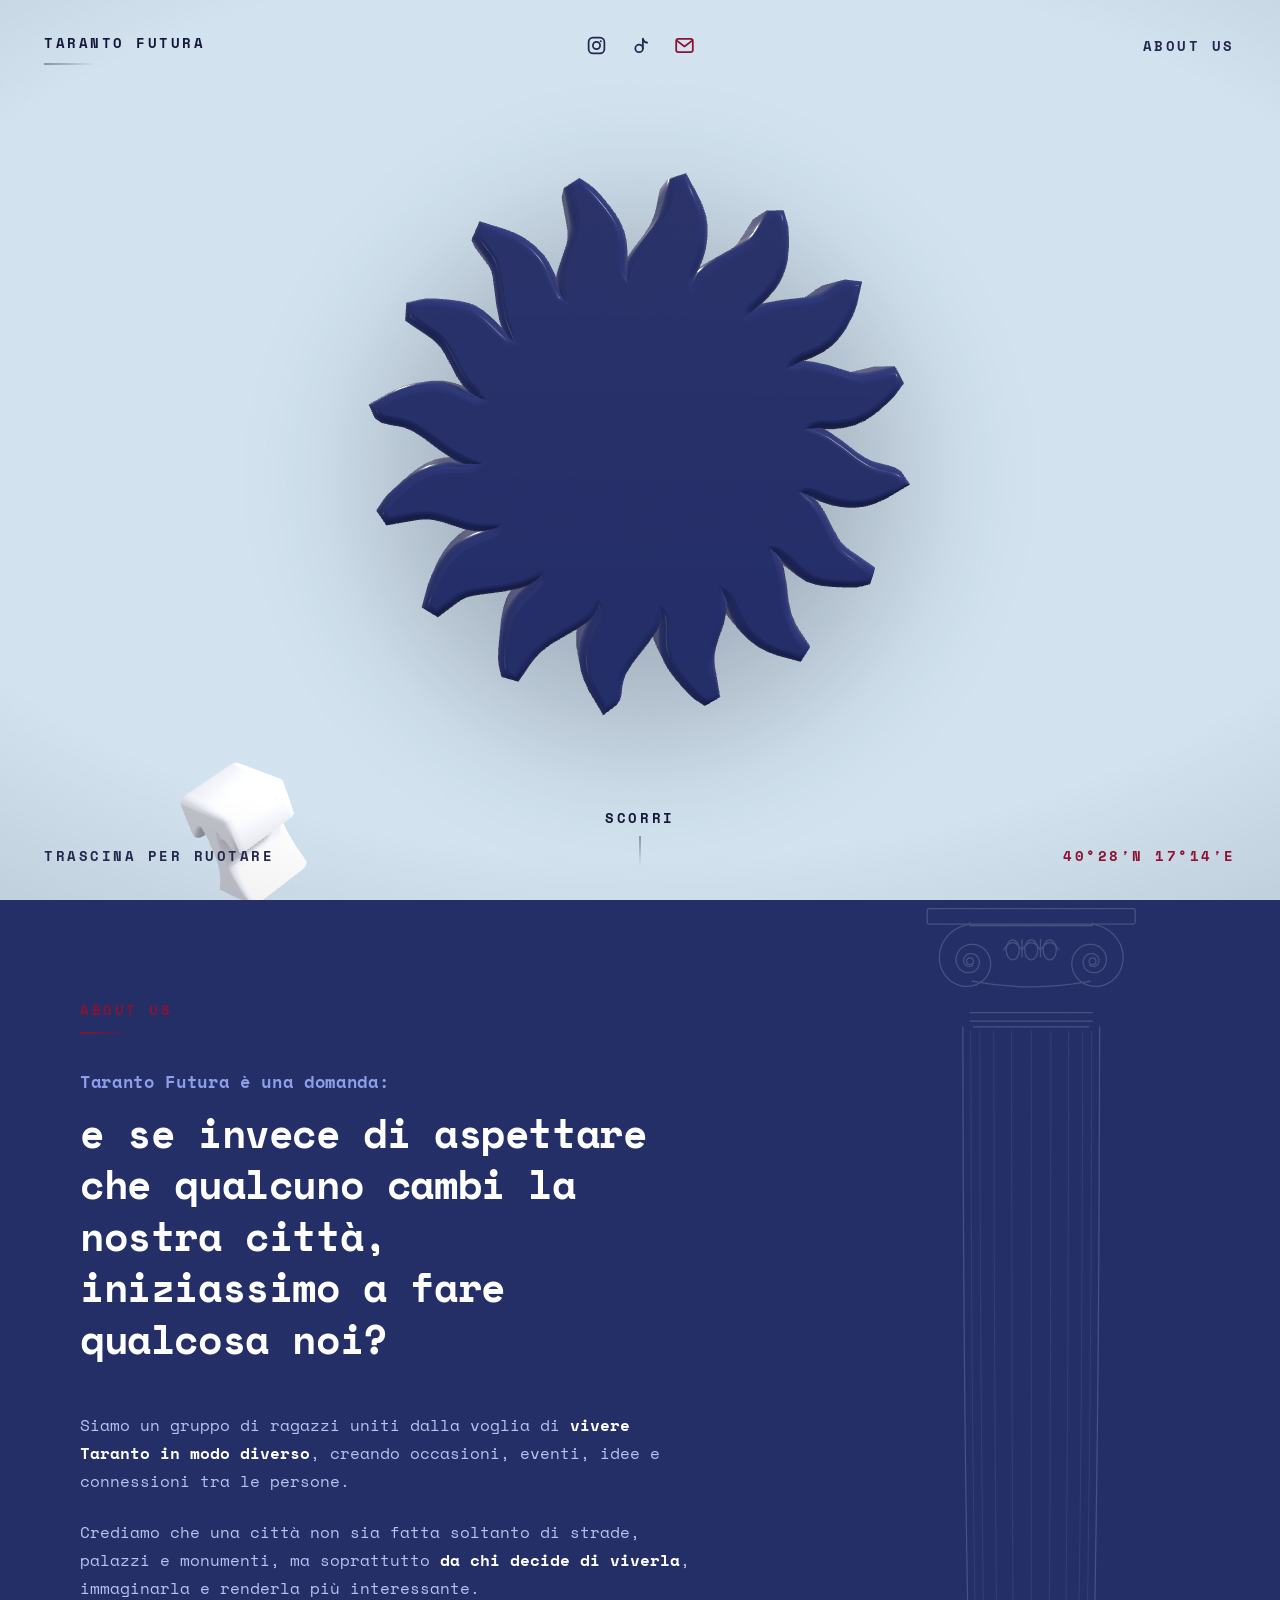
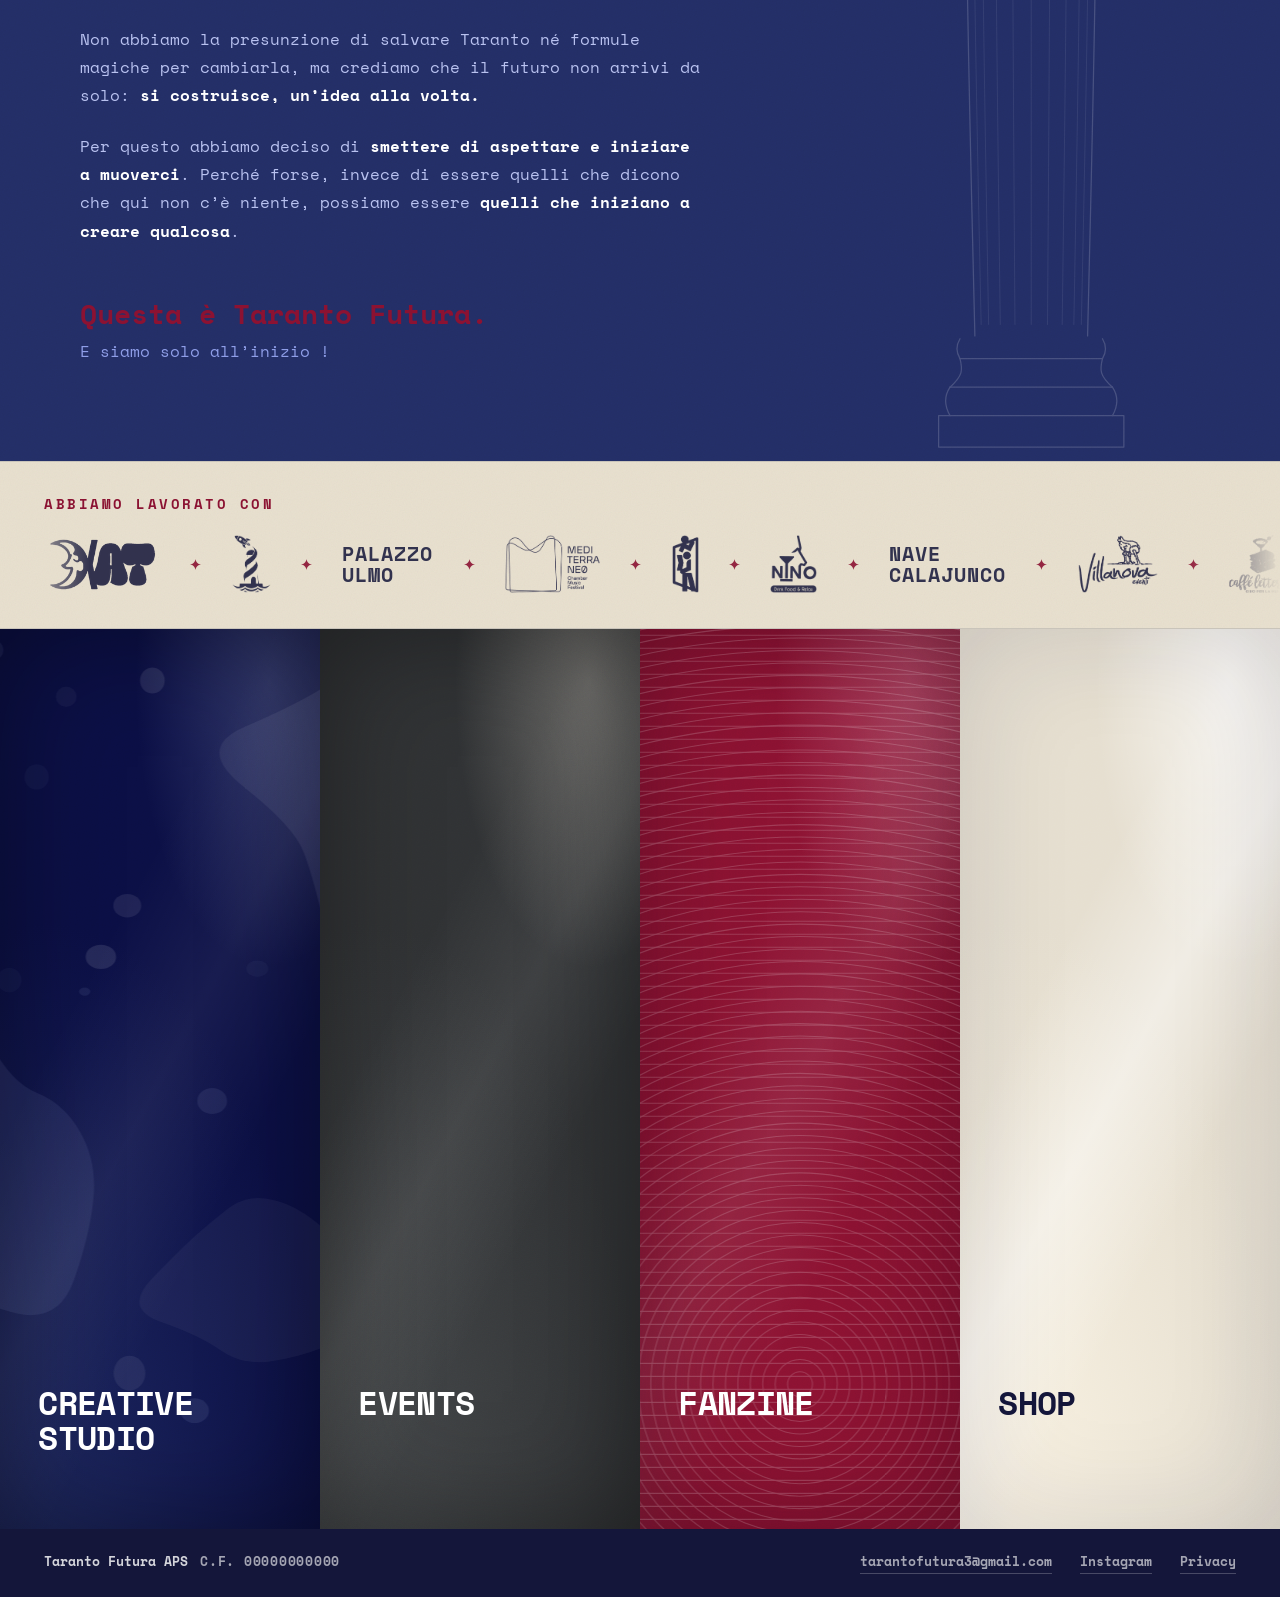
==== commit 90b90338: "Comparse allo scorrimento e micro-interazioni Dopo l'apertura la pagina non si muoveva piu': le comp" ====
--- a/index.html
+++ b/index.html
@@ -13,7 +13,7 @@
   <link rel="preload" href="assets/data/logo-contours.json?v=2" as="fetch" type="application/json" crossorigin>
   <link rel="modulepreload" href="vendor/three.module.min.js">
   <script>document.documentElement.classList.add('js')</script>
-  <link rel="stylesheet" href="src/css/style.css?v=104">
+  <link rel="stylesheet" href="src/css/style.css?v=105">
 </head>
 <body>
   <h1 class="tf-sr">Taranto Futura</h1>
@@ -89,30 +89,30 @@
 
   <section class="about" id="chi-siamo">
     <div class="about__inner">
-      <p class="about__eyebrow">ABOUT US</p>
-
-      <p class="about__kicker">Taranto Futura è una domanda:</p>
-      <p class="about__lead">e se invece di aspettare che qualcuno cambi la nostra
+      <p class="about__eyebrow" data-entra>ABOUT US</p>
+
+      <p class="about__kicker" data-entra>Taranto Futura è una domanda:</p>
+      <p class="about__lead" data-entra>e se invece di aspettare che qualcuno cambi la nostra
         città, iniziassimo a fare qualcosa noi?</p>
 
       <div class="about__body">
-        <p>Siamo un gruppo di ragazzi uniti dalla voglia di <b>vivere Taranto in modo
+        <p data-entra>Siamo un gruppo di ragazzi uniti dalla voglia di <b>vivere Taranto in modo
           diverso</b>, creando occasioni, eventi, idee e connessioni tra le persone.</p>
 
-        <p>Crediamo che una città non sia fatta soltanto di strade, palazzi e monumenti,
+        <p data-entra>Crediamo che una città non sia fatta soltanto di strade, palazzi e monumenti,
           ma soprattutto <b>da chi decide di viverla</b>, immaginarla e renderla più
           interessante.</p>
 
-        <p>Non abbiamo la presunzione di salvare Taranto né formule magiche per
+        <p data-entra>Non abbiamo la presunzione di salvare Taranto né formule magiche per
           cambiarla, ma crediamo che il futuro non arrivi da solo:
           <b>si costruisce, un’idea alla volta.</b></p>
 
-        <p>Per questo abbiamo deciso di <b>smettere di aspettare e iniziare a
+        <p data-entra>Per questo abbiamo deciso di <b>smettere di aspettare e iniziare a
           muoverci</b>. Perché forse, invece di essere quelli che dicono che qui non
           c’è niente, possiamo essere <b>quelli che iniziano a creare qualcosa</b>.</p>
       </div>
 
-      <p class="about__close">
+      <p class="about__close" data-entra>
         Questa è Taranto Futura.
         <span class="about__close-sub">E siamo solo all’inizio !</span>
       </p>
@@ -129,8 +129,8 @@
        il CSS, uno solo per tutti. Il nastro lo duplica fascia.js; senza JS
        resta una fila ferma, che si scorre col dito. -->
   <section class="fascia" aria-labelledby="fascia-t">
-    <p class="fascia__occhiello" id="fascia-t">Abbiamo lavorato con</p>
-    <div class="fascia__pista">
+    <p class="fascia__occhiello" id="fascia-t" data-entra>Abbiamo lavorato con</p>
+    <div class="fascia__pista" data-entra>
       <ul class="fascia__nastro">
         <li class="fascia__voce">
           <span class="fascia__logo e-kat" aria-hidden="true"></span>
@@ -171,24 +171,28 @@
   </section>
 
   <section class="trio" id="cosa-facciamo">
-      <a class="trio__voce" href="#studio" data-pannello="studio">
+      <a class="trio__voce" href="#studio" data-pannello="studio" data-entra="colonna">
         <span class="trio__motivo" aria-hidden="true"><svg viewBox="0 0 240 300" fill="none" aria-hidden="true" focusable="false" preserveAspectRatio="xMidYMid slice"><path fill="rgba(255,255,255,0.13)" d="M247.6 46.4Q239.8 62 242.6 74.9Q245.3 87.9 234.6 95.1Q223.8 102.3 213.4 110.9Q203 119.6 189.1 118.3Q175.1 117.1 171.7 101.8Q168.2 86.6 165.1 78.5Q161.9 70.4 146.4 58.2Q130.8 45.9 146.7 39.2Q162.6 32.4 171.5 26.8Q180.5 21.2 192.7 5.2Q204.8 -10.7 215.4 3.9Q226 18.5 240.7 24.7Q255.4 30.8 247.6 46.4Z"/><path fill="rgba(186,200,236,0.16)" d="M95 166.8Q100.2 176 99.1 187.6Q98 199.1 92.9 213.4Q87.8 227.7 72.9 223.2Q58 218.7 46.9 216.5Q35.9 214.4 26.5 207Q17.1 199.6 21.4 187.8Q25.7 176 22.6 164.9Q19.5 153.8 26.6 143.8Q33.6 133.7 45.8 127.5Q58 121.2 65.2 136Q72.5 150.9 81.2 154.3Q89.8 157.6 95 166.8Z"/><path fill="rgba(255,255,255,0.09)" d="M178 203.2Q184.8 210 183.2 220.2Q181.7 230.4 172.2 234.1Q162.7 237.8 154.2 238.9Q145.7 240 139 235.3Q132.2 230.5 120.3 226.4Q108.3 222.2 117.5 212.7Q126.7 203.2 131.6 198.8Q136.6 194.5 141.6 190.6Q146.6 186.7 153.2 187.6Q159.8 188.6 165.5 192.4Q171.3 196.3 178 203.2Z"/><ellipse cx="81.2" cy="55" rx="3.9" ry="4" fill="rgba(186,200,236,0.08)"/><ellipse cx="90.5" cy="29.8" rx="3.3" ry="3.2" fill="rgba(255,255,255,0.08)"/><ellipse cx="25.4" cy="38.7" rx="3" ry="2.3" fill="rgba(255,255,255,0.19)"/><ellipse cx="59.1" cy="184.7" rx="5" ry="4.7" fill="rgba(186,200,236,0.16)"/><ellipse cx="224.8" cy="26.7" rx="4.7" ry="3.7" fill="rgba(255,255,255,0.11)"/><ellipse cx="35.9" cy="97.9" rx="4.5" ry="4.7" fill="rgba(255,255,255,0.10)"/><ellipse cx="150.6" cy="115.3" rx="3.5" ry="2.6" fill="rgba(186,200,236,0.08)"/><ellipse cx="55.3" cy="199.1" rx="3" ry="3.2" fill="rgba(255,255,255,0.12)"/><ellipse cx="109.7" cy="95.5" rx="4.4" ry="3.7" fill="rgba(255,255,255,0.17)"/><ellipse cx="136.4" cy="156.9" rx="4.7" ry="4.1" fill="rgba(186,200,236,0.18)"/><ellipse cx="225.6" cy="46.1" rx="3" ry="2.4" fill="rgba(255,255,255,0.18)"/><ellipse cx="117.6" cy="24.7" rx="3.9" ry="4.1" fill="rgba(255,255,255,0.18)"/><ellipse cx="202.6" cy="99.3" rx="4" ry="4.2" fill="rgba(186,200,236,0.16)"/><ellipse cx="110.4" cy="242.5" rx="5" ry="5.5" fill="rgba(255,255,255,0.14)"/><ellipse cx="23.3" cy="204.8" rx="3.9" ry="4.6" fill="rgba(255,255,255,0.22)"/><ellipse cx="72.6" cy="118.9" rx="3.9" ry="3.9" fill="rgba(186,200,236,0.07)"/><ellipse cx="47" cy="45.9" rx="1.6" ry="1.3" fill="rgba(255,255,255,0.19)"/><ellipse cx="64.5" cy="120.3" rx="4.7" ry="4.6" fill="rgba(255,255,255,0.08)"/><ellipse cx="130.9" cy="254.3" rx="4.5" ry="3.9" fill="rgba(186,200,236,0.20)"/><ellipse cx="101.4" cy="111.6" rx="4.8" ry="3.8" fill="rgba(255,255,255,0.21)"/><ellipse cx="48.8" cy="77.1" rx="2.3" ry="2.4" fill="rgba(255,255,255,0.14)"/><ellipse cx="67.8" cy="15.1" rx="3" ry="3.1" fill="rgba(186,200,236,0.13)"/><ellipse cx="219.7" cy="201.8" rx="3.4" ry="3.7" fill="rgba(255,255,255,0.16)"/><ellipse cx="21.9" cy="258.7" rx="4.4" ry="5.1" fill="rgba(255,255,255,0.20)"/><ellipse cx="96.3" cy="122.5" rx="1.8" ry="1.3" fill="rgba(186,200,236,0.17)"/><ellipse cx="24.8" cy="70.8" rx="2" ry="1.5" fill="rgba(255,255,255,0.12)"/><path fill="rgba(255,255,255,0.10)" d="M196 108 q3 26 1 44 q-2 16 3 24 q4 7 1 12 q-4 4 -7 -2 q-5 -10 -4 -26 q1 -28 6 -52 Z"/></svg></span>
+        <span class="trio__luce" aria-hidden="true"></span>
         <span class="trio__titolo">Creative<br>Studio</span>
         <span class="trio__apri" aria-hidden="true">Apri</span>
       </a>
 
-      <a class="trio__voce" href="#eventi" data-pannello="eventi">
+      <a class="trio__voce" href="#eventi" data-pannello="eventi" data-entra="colonna">
+        <span class="trio__luce" aria-hidden="true"></span>
         <span class="trio__titolo">Events</span>
         <span class="trio__apri" aria-hidden="true">Apri</span>
       </a>
 
-      <a class="trio__voce" href="#fanzine" data-pannello="fanzine">
+      <a class="trio__voce" href="#fanzine" data-pannello="fanzine" data-entra="colonna">
         <span class="trio__motivo" aria-hidden="true"><svg viewBox="0 0 300 900" fill="none" aria-hidden="true" focusable="false" preserveAspectRatio="xMidYMid slice"><g stroke="currentColor" stroke-width="1" opacity="0.85"><path d="M0 -11.5 L300 -11.5" vector-effect="non-scaling-stroke"/><path d="M0 0.0 L300 0.0" vector-effect="non-scaling-stroke"/><path d="M0 11.5 L300 11.5" vector-effect="non-scaling-stroke"/><path d="M0 23.0 L300 23.0" vector-effect="non-scaling-stroke"/><path d="M0 34.5 L300 34.5" vector-effect="non-scaling-stroke"/><path d="M0 46.0 L300 46.0" vector-effect="non-scaling-stroke"/><path d="M0 57.5 L300 57.5" vector-effect="non-scaling-stroke"/><path d="M0 69.0 L300 69.0" vector-effect="non-scaling-stroke"/><path d="M0 80.5 L300 80.5" vector-effect="non-scaling-stroke"/><path d="M0 92.0 L300 92.0" vector-effect="non-scaling-stroke"/><path d="M0 103.5 L300 103.5" vector-effect="non-scaling-stroke"/><path d="M0 115.0 L300 115.0" vector-effect="non-scaling-stroke"/><path d="M0 126.5 L300 126.5" vector-effect="non-scaling-stroke"/><path d="M0 138.0 L300 138.0" vector-effect="non-scaling-stroke"/><path d="M0 149.5 L300 149.5" vector-effect="non-scaling-stroke"/><path d="M0 161.0 L300 161.0" vector-effect="non-scaling-stroke"/><path d="M0 172.5 L300 172.5" vector-effect="non-scaling-stroke"/><path d="M0 184.0 L300 184.0" vector-effect="non-scaling-stroke"/><path d="M0 195.5 L300 195.5" vector-effect="non-scaling-stroke"/><path d="M0 207.0 L300 207.0" vector-effect="non-scaling-stroke"/><path d="M0 218.5 L300 218.5" vector-effect="non-scaling-stroke"/><path d="M0 230.0 L300 230.0" vector-effect="non-scaling-stroke"/><path d="M0 241.5 L300 241.5" vector-effect="non-scaling-stroke"/><path d="M0 253.0 L300 253.0" vector-effect="non-scaling-stroke"/><path d="M0 264.5 L300 264.5" vector-effect="non-scaling-stroke"/><path d="M0 276.0 L300 276.0" vector-effect="non-scaling-stroke"/><path d="M0 287.5 L300 287.5" vector-effect="non-scaling-stroke"/><path d="M0 299.0 L300 299.0" vector-effect="non-scaling-stroke"/><path d="M0 310.5 L300 310.5" vector-effect="non-scaling-stroke"/><path d="M0 322.0 L300 322.0" vector-effect="non-scaling-stroke"/><path d="M0 333.5 L300 333.5" vector-effect="non-scaling-stroke"/><path d="M0 345.0 L300 345.0" vector-effect="non-scaling-stroke"/><path d="M0 356.5 L300 356.5" vector-effect="non-scaling-stroke"/><path d="M0 368.0 L300 368.0" vector-effect="non-scaling-stroke"/><path d="M0 379.5 L300 379.5" vector-effect="non-scaling-stroke"/><path d="M0 391.0 L300 391.0" vector-effect="non-scaling-stroke"/><path d="M0 402.5 L300 402.5" vector-effect="non-scaling-stroke"/><path d="M0 414.0 L300 414.0" vector-effect="non-scaling-stroke"/><path d="M0 425.5 L300 425.5" vector-effect="non-scaling-stroke"/><path d="M0 437.0 L300 437.0" vector-effect="non-scaling-stroke"/><path d="M0 448.5 L300 448.5" vector-effect="non-scaling-stroke"/><path d="M0 460.0 L300 460.0" vector-effect="non-scaling-stroke"/><path d="M0 471.5 L300 471.5" vector-effect="non-scaling-stroke"/><path d="M0 483.0 L300 483.0" vector-effect="non-scaling-stroke"/><path d="M0 494.5 L300 494.5" vector-effect="non-scaling-stroke"/><path d="M0 506.0 L300 506.0" vector-effect="non-scaling-stroke"/><path d="M0 517.5 L300 517.5" vector-effect="non-scaling-stroke"/><path d="M0 529.0 L300 529.0" vector-effect="non-scaling-stroke"/><path d="M0 540.5 L300 540.5" vector-effect="non-scaling-stroke"/><path d="M0 552.0 L300 552.0" vector-effect="non-scaling-stroke"/><path d="M0 563.5 L300 563.5" vector-effect="non-scaling-stroke"/><path d="M0 575.0 L300 575.0" vector-effect="non-scaling-stroke"/><path d="M0 586.5 L300 586.5" vector-effect="non-scaling-stroke"/><path d="M0 598.0 L300 598.0" vector-effect="non-scaling-stroke"/><path d="M0 609.5 L300 609.5" vector-effect="non-scaling-stroke"/><path d="M0 621.0 L300 621.0" vector-effect="non-scaling-stroke"/><path d="M0 632.5 L300 632.5" vector-effect="non-scaling-stroke"/><path d="M0 644.0 L300 644.0" vector-effect="non-scaling-stroke"/><path d="M0 655.5 L300 655.5" vector-effect="non-scaling-stroke"/><path d="M0 667.0 L300 667.0" vector-effect="non-scaling-stroke"/><path d="M0 678.5 L300 678.5" vector-effect="non-scaling-stroke"/><path d="M0 690.0 L300 690.0" vector-effect="non-scaling-stroke"/><path d="M0 701.5 L300 701.5" vector-effect="non-scaling-stroke"/><path d="M0 713.0 L300 713.0" vector-effect="non-scaling-stroke"/><path d="M0 724.5 L300 724.5" vector-effect="non-scaling-stroke"/><path d="M0 736.0 L300 736.0" vector-effect="non-scaling-stroke"/><path d="M0 747.5 L300 747.5" vector-effect="non-scaling-stroke"/><path d="M0 759.0 L300 759.0" vector-effect="non-scaling-stroke"/><path d="M0 770.5 L300 770.5" vector-effect="non-scaling-stroke"/><path d="M0 782.0 L300 782.0" vector-effect="non-scaling-stroke"/><path d="M0 793.5 L300 793.5" vector-effect="non-scaling-stroke"/><path d="M0 805.0 L300 805.0" vector-effect="non-scaling-stroke"/><path d="M0 816.5 L300 816.5" vector-effect="non-scaling-stroke"/><path d="M0 828.0 L300 828.0" vector-effect="non-scaling-stroke"/><path d="M0 839.5 L300 839.5" vector-effect="non-scaling-stroke"/><path d="M0 851.0 L300 851.0" vector-effect="non-scaling-stroke"/><path d="M0 862.5 L300 862.5" vector-effect="non-scaling-stroke"/><path d="M0 874.0 L300 874.0" vector-effect="non-scaling-stroke"/><path d="M0 885.5 L300 885.5" vector-effect="non-scaling-stroke"/><path d="M0 897.0 L300 897.0" vector-effect="non-scaling-stroke"/><path d="M0 908.5 L300 908.5" vector-effect="non-scaling-stroke"/><path d="M0 920.0 L300 920.0" vector-effect="non-scaling-stroke"/><path d="M0 931.5 L300 931.5" vector-effect="non-scaling-stroke"/></g><g stroke="currentColor" stroke-width="1" opacity="0.85"><circle cx="150.0" cy="720.0" r="11.0" vector-effect="non-scaling-stroke"/><circle cx="150.0" cy="720.0" r="22.0" vector-effect="non-scaling-stroke"/><circle cx="150.0" cy="720.0" r="33.0" vector-effect="non-scaling-stroke"/><circle cx="150.0" cy="720.0" r="44.0" vector-effect="non-scaling-stroke"/><circle cx="150.0" cy="720.0" r="55.0" vector-effect="non-scaling-stroke"/><circle cx="150.0" cy="720.0" r="66.0" vector-effect="non-scaling-stroke"/><circle cx="150.0" cy="720.0" r="77.0" vector-effect="non-scaling-stroke"/><circle cx="150.0" cy="720.0" r="88.0" vector-effect="non-scaling-stroke"/><circle cx="150.0" cy="720.0" r="99.0" vector-effect="non-scaling-stroke"/><circle cx="150.0" cy="720.0" r="110.0" vector-effect="non-scaling-stroke"/><circle cx="150.0" cy="720.0" r="121.0" vector-effect="non-scaling-stroke"/><circle cx="150.0" cy="720.0" r="132.0" vector-effect="non-scaling-stroke"/><circle cx="150.0" cy="720.0" r="143.0" vector-effect="non-scaling-stroke"/><circle cx="150.0" cy="720.0" r="154.0" vector-effect="non-scaling-stroke"/><circle cx="150.0" cy="720.0" r="165.0" vector-effect="non-scaling-stroke"/><circle cx="150.0" cy="720.0" r="176.0" vector-effect="non-scaling-stroke"/><circle cx="150.0" cy="720.0" r="187.0" vector-effect="non-scaling-stroke"/><circle cx="150.0" cy="720.0" r="198.0" vector-effect="non-scaling-stroke"/><circle cx="150.0" cy="720.0" r="209.0" vector-effect="non-scaling-stroke"/><circle cx="150.0" cy="720.0" r="220.0" vector-effect="non-scaling-stroke"/><circle cx="150.0" cy="720.0" r="231.0" vector-effect="non-scaling-stroke"/><circle cx="150.0" cy="720.0" r="242.0" vector-effect="non-scaling-stroke"/><circle cx="150.0" cy="720.0" r="253.0" vector-effect="non-scaling-stroke"/><circle cx="150.0" cy="720.0" r="264.0" vector-effect="non-scaling-stroke"/><circle cx="150.0" cy="720.0" r="275.0" vector-effect="non-scaling-stroke"/><circle cx="150.0" cy="720.0" r="286.0" vector-effect="non-scaling-stroke"/><circle cx="150.0" cy="720.0" r="297.0" vector-effect="non-scaling-stroke"/><circle cx="150.0" cy="720.0" r="308.0" vector-effect="non-scaling-stroke"/><circle cx="150.0" cy="720.0" r="319.0" vector-effect="non-scaling-stroke"/><circle cx="150.0" cy="720.0" r="330.0" vector-effect="non-scaling-stroke"/><circle cx="150.0" cy="720.0" r="341.0" vector-effect="non-scaling-stroke"/><circle cx="150.0" cy="720.0" r="352.0" vector-effect="non-scaling-stroke"/><circle cx="150.0" cy="720.0" r="363.0" vector-effect="non-scaling-stroke"/><circle cx="150.0" cy="720.0" r="374.0" vector-effect="non-scaling-stroke"/><circle cx="150.0" cy="720.0" r="385.0" vector-effect="non-scaling-stroke"/><circle cx="150.0" cy="720.0" r="396.0" vector-effect="non-scaling-stroke"/><circle cx="150.0" cy="720.0" r="407.0" vector-effect="non-scaling-stroke"/><circle cx="150.0" cy="720.0" r="418.0" vector-effect="non-scaling-stroke"/><circle cx="150.0" cy="720.0" r="429.0" vector-effect="non-scaling-stroke"/><circle cx="150.0" cy="720.0" r="440.0" vector-effect="non-scaling-stroke"/><circle cx="150.0" cy="720.0" r="451.0" vector-effect="non-scaling-stroke"/><circle cx="150.0" cy="720.0" r="462.0" vector-effect="non-scaling-stroke"/><circle cx="150.0" cy="720.0" r="473.0" vector-effect="non-scaling-stroke"/><circle cx="150.0" cy="720.0" r="484.0" vector-effect="non-scaling-stroke"/><circle cx="150.0" cy="720.0" r="495.0" vector-effect="non-scaling-stroke"/><circle cx="150.0" cy="720.0" r="506.0" vector-effect="non-scaling-stroke"/><circle cx="150.0" cy="720.0" r="517.0" vector-effect="non-scaling-stroke"/><circle cx="150.0" cy="720.0" r="528.0" vector-effect="non-scaling-stroke"/><circle cx="150.0" cy="720.0" r="539.0" vector-effect="non-scaling-stroke"/><circle cx="150.0" cy="720.0" r="550.0" vector-effect="non-scaling-stroke"/><circle cx="150.0" cy="720.0" r="561.0" vector-effect="non-scaling-stroke"/><circle cx="150.0" cy="720.0" r="572.0" vector-effect="non-scaling-stroke"/><circle cx="150.0" cy="720.0" r="583.0" vector-effect="non-scaling-stroke"/><circle cx="150.0" cy="720.0" r="594.0" vector-effect="non-scaling-stroke"/><circle cx="150.0" cy="720.0" r="605.0" vector-effect="non-scaling-stroke"/><circle cx="150.0" cy="720.0" r="616.0" vector-effect="non-scaling-stroke"/><circle cx="150.0" cy="720.0" r="627.0" vector-effect="non-scaling-stroke"/><circle cx="150.0" cy="720.0" r="638.0" vector-effect="non-scaling-stroke"/><circle cx="150.0" cy="720.0" r="649.0" vector-effect="non-scaling-stroke"/><circle cx="150.0" cy="720.0" r="660.0" vector-effect="non-scaling-stroke"/><circle cx="150.0" cy="720.0" r="671.0" vector-effect="non-scaling-stroke"/><circle cx="150.0" cy="720.0" r="682.0" vector-effect="non-scaling-stroke"/><circle cx="150.0" cy="720.0" r="693.0" vector-effect="non-scaling-stroke"/><circle cx="150.0" cy="720.0" r="704.0" vector-effect="non-scaling-stroke"/><circle cx="150.0" cy="720.0" r="715.0" vector-effect="non-scaling-stroke"/><circle cx="150.0" cy="720.0" r="726.0" vector-effect="non-scaling-stroke"/><circle cx="150.0" cy="720.0" r="737.0" vector-effect="non-scaling-stroke"/></g></svg></span>
+        <span class="trio__luce" aria-hidden="true"></span>
         <span class="trio__titolo">Fanzine</span>
         <span class="trio__apri" aria-hidden="true">Apri</span>
       </a>
 
-      <a class="trio__voce" href="#shop" data-pannello="shop">
+      <a class="trio__voce" href="#shop" data-pannello="shop" data-entra="colonna">
+        <span class="trio__luce" aria-hidden="true"></span>
         <span class="trio__titolo">Shop</span>
         <span class="trio__apri" aria-hidden="true">Apri</span>
       </a>
@@ -427,7 +431,7 @@
     </button>
   </div>
 
-  <script type="module" src="src/js/main.js?v=104"></script>
+  <script type="module" src="src/js/main.js?v=105"></script>
   <noscript>
     <p style="position:fixed;left:0;right:0;bottom:24px;text-align:center;font-size:11px;letter-spacing:.2em;text-transform:uppercase;color:#23264d">
       Attiva JavaScript per vedere l'apertura
--- a/src/css/style.css
+++ b/src/css/style.css
@@ -0,0 +1,2912 @@
+/* ==========================================================================
+   Taranto Futura — base + apertura   (fondo chiaro / grigio studio)
+   ========================================================================== */
+
+/* ---------- Font self-hosted (nessuna chiamata esterna) ----------------- */
+@font-face {
+  font-family: 'Space Mono';
+  font-style: normal;
+  font-weight: 400;
+  font-display: swap;
+  src: url('../../assets/fonts/space-mono-400.woff2') format('woff2');
+}
+@font-face {
+  font-family: 'Space Mono';
+  font-style: normal;
+  font-weight: 700;
+  font-display: swap;
+  src: url('../../assets/fonts/space-mono-700.woff2') format('woff2');
+}
+
+/* ---------- Token ------------------------------------------------------- */
+:root {
+  /* fondo */
+  --tf-stage: #D2E3EF;
+
+  /* inchiostri pensati per il grigio: scuri, non blu slavato */
+  --tf-ink:   #14163a;   /* testo forte      */
+  --tf-dim:   #23264d;   /* testo secondario */
+  --tf-faint: #3b3f66;   /* testo terziario  */
+  --tf-line:  rgba(20, 22, 58, 0.38);
+
+  /* brand */
+  --tf-blue:  #232e66;
+  --tf-white: #ffffff;
+
+  --tf-mono: 'Space Mono', ui-monospace, 'SFMono-Regular', 'Cascadia Mono',
+             Menlo, Consolas, monospace;
+
+  --tf-pad-x: clamp(16px, 4vw, 44px);
+  --tf-pad-y: clamp(16px, 3.2vw, 34px);
+
+  /* etichette: più grandi e più piene */
+  --tf-label: clamp(12px, 1.15vw, 14px);
+  --tf-track: 0.18em;
+
+  --tf-ease: cubic-bezier(0.22, 0.61, 0.36, 1);
+
+  /* grana condivisa: prima era ripetuta per intero in piu' punti */
+  /* La porpora di Taranto, quella del murice, e il rosso della maglia.
+     Un valore solo, ovunque: e' una scelta voluta.
+       sul crema 7,1:1   bianco sopra 9,3:1   sul grigio dell'apertura 2,2:1
+       sul blu di About us 1,4:1   sul grigio di Events 1,2:1
+     Sugli ultimi due fondi il colore e' molto debole. Se un giorno servisse
+     rimediare senza cambiare tinta, basta rimettere una seconda variabile
+     alzata in luce (stessa tinta, 344 gradi, luce 54%: #e42f5f) e usarla
+     SOLO in questi punti, che sono tutti e soli quelli su fondo scuro:
+       .about__eyebrow e il suo ::after, .about__close, .lavoro__con,
+       .lavoro__storia, .storia__chiudi:hover, .storia__avanzamento i,
+       .conta__verso, .piede__vie a:hover */
+  --tf-porpora: #8c1232;          /* il colore, uno solo */
+  /* una scintilla a quattro punte, dal sole del marchio: serve come segno
+     di stacco, non come disegno */
+  --tf-scintilla: url("data:image/svg+xml,%3Csvg xmlns='http://www.w3.org/2000/svg' viewBox='0 0 24 24'%3E%3Cpath fill='%23000' d='M12 0c.6 6.3 5.7 11.4 12 12-6.3.6-11.4 5.7-12 12-.6-6.3-5.7-11.4-12-12C6.3 11.4 11.4 6.3 12 0z'/%3E%3C/svg%3E");
+  --tf-grana: url("data:image/svg+xml,%3Csvg xmlns='http://www.w3.org/2000/svg' width='140' height='140'%3E%3Cfilter id='n'%3E%3CfeTurbulence type='fractalNoise' baseFrequency='0.85' numOctaves='3' stitchTiles='stitch'/%3E%3C/filter%3E%3Crect width='140' height='140' filter='url(%23n)' opacity='0.55'/%3E%3C/svg%3E");
+}
+
+/* ---------- Reset ------------------------------------------------------- */
+*, *::before, *::after { box-sizing: border-box; }
+
+html, body {
+  margin: 0;
+  padding: 0;
+  /* NIENTE height: 100% qui: quando la pagina era solo l'apertura non dava
+     fastidio, ma con una seconda sezione limita l'area scorribile e il fondo
+     del testo diventa irraggiungibile. L'apertura si misura da sola in svh. */
+  min-height: 100%;
+  background: var(--tf-stage);
+  color: var(--tf-ink);
+  font-family: var(--tf-mono);
+  font-weight: 700;
+  -webkit-font-smoothing: antialiased;
+  -moz-osx-font-smoothing: grayscale;
+}
+
+body { overscroll-behavior-y: none; }
+
+/* Lo scorrimento resta bloccato solo mentre l'apertura e' in corso.
+   La classe la mette il JS: se il JS non parte la pagina scorre comunque. */
+html.is-intro-playing, html.is-intro-playing body { overflow: hidden; }
+
+html { scroll-behavior: smooth; }
+@media (prefers-reduced-motion: reduce) { html { scroll-behavior: auto; } }
+
+.tf-sr {
+  position: absolute;
+  width: 1px; height: 1px;
+  margin: -1px; padding: 0;
+  overflow: hidden;
+  clip-path: inset(50%);
+  white-space: nowrap;
+  border: 0;
+}
+
+/* ==========================================================================
+   Comparse
+   Le voci marcate data-entra partono nascoste e arrivano quando le raggiungi
+   scorrendo: le mette dentro src/js/comparse.js. Lo stato di partenza sta
+   qui e non nel JS, sotto html.js, per due motivi: senza JavaScript la
+   pagina resta intera, e con JavaScript non si vede il lampo di una voce
+   gia' disegnata che sparisce quando il modulo si sveglia.
+   Il ritardo dell'onda arriva in --entra-passo, una variabile solo per
+   questa transizione: cosi' non zavorra quelle che l'elemento ha gia' sue.
+   ========================================================================== */
+html.js [data-entra] {
+  opacity: 0;
+  transform: translate3d(0, 22px, 0);
+  transition:
+    opacity   0.75s var(--tf-ease) var(--entra-passo, 0ms),
+    transform 0.75s var(--tf-ease) var(--entra-passo, 0ms);
+}
+html.js [data-entra].is-dentro {
+  opacity: 1;
+  transform: none;
+}
+
+/* Le colonne non salgono: si srotolano dall'alto. Spostarle lascerebbe
+   scoperta una striscia di fondo pagina sotto una campitura a tutto sangue,
+   e si leggerebbe come un difetto invece che come un'entrata. */
+html.js [data-entra='colonna'] {
+  opacity: 1;
+  transform: none;
+  clip-path: inset(0 0 100% 0);
+  transition: clip-path 0.72s var(--tf-ease) var(--entra-passo, 0ms);
+}
+html.js [data-entra='colonna'].is-dentro {
+  clip-path: inset(0 0 0 0);
+}
+
+@media (prefers-reduced-motion: reduce) {
+  html.js [data-entra],
+  html.js [data-entra='colonna'] {
+    opacity: 1;
+    transform: none;
+    clip-path: none;
+    transition: none;
+  }
+}
+
+/* ==========================================================================
+   Apertura
+   ========================================================================== */
+.intro {
+  position: relative;
+  width: 100%;
+  height: 100vh;   /* fallback per browser datati */
+  height: 100svh;  /* niente salti con la barra del browser mobile */
+  min-height: 400px;
+  overflow: hidden;
+  background: var(--tf-stage);
+  touch-action: pan-y;   /* verticale = scorre la pagina, orizzontale = ruota */
+  -webkit-tap-highlight-color: transparent;
+  user-select: none;
+  -webkit-user-select: none;
+  cursor: grab;
+}
+.intro[data-grab='1'] { cursor: grabbing; }
+.intro[data-state='fallback'] { cursor: default; }
+
+/* ombra d'appoggio: su fondo chiaro stacca il logo dal grigio */
+.intro__halo {
+  position: absolute;
+  left: 50%; top: 53%;
+  width: 76vmin; height: 76vmin;
+  transform: translate(-50%, -50%);
+  border-radius: 50%;
+  background: radial-gradient(circle,
+    rgba(16, 17, 40, 0.40) 0%,
+    rgba(16, 17, 40, 0.18) 44%,
+    rgba(16, 17, 40, 0) 70%);
+  filter: blur(44px);
+  pointer-events: none;
+  opacity: 0;
+  transition: opacity 1.6s var(--tf-ease);
+}
+
+.intro__stage { position: absolute; inset: 0; }
+.intro__stage canvas { display: block; width: 100%; height: 100%; }
+
+/* vignettatura appena accennata: sul grigio deve solo chiudere i bordi */
+.intro__vignette {
+  position: absolute; inset: 0;
+  pointer-events: none;
+  background: radial-gradient(125% 100% at 50% 45%,
+    rgba(0, 0, 0, 0) 50%, rgba(22, 23, 40, 0.26) 100%);
+}
+
+.intro__grain {
+  position: absolute; inset: 0;
+  pointer-events: none;
+  opacity: 0.10;
+  mix-blend-mode: overlay;
+  background-image: var(--tf-grana);
+  background-size: 140px 140px;
+}
+
+/* ---------- HUD --------------------------------------------------------- */
+.intro__hud {
+  position: absolute;
+  left: 0; right: 0;
+  display: grid;
+  /* minmax(0,…): le colonne laterali non spingono mai il centro fuori asse */
+  grid-template-columns: minmax(0, 1fr) auto minmax(0, 1fr);
+  align-items: start;
+  gap: 12px;
+  padding: var(--tf-pad-y) var(--tf-pad-x);
+  pointer-events: none;
+  z-index: 2;
+}
+.intro__hud--top {
+  top: 0;
+  padding-top: max(var(--tf-pad-y), env(safe-area-inset-top));
+}
+.intro__hud--bottom {
+  bottom: 0;
+  align-items: end;
+  padding-bottom: max(var(--tf-pad-y), env(safe-area-inset-bottom));
+}
+
+.hud__block { display: flex; flex-direction: column; gap: 6px; }
+.hud__block--start { grid-column: 1; justify-self: start; }
+.hud__block--end   { grid-column: 3; justify-self: end; align-items: flex-end; text-align: right; }
+
+.hud__line {
+  margin: 0;
+  font-size: var(--tf-label);
+  font-weight: 700;
+  line-height: 1.35;
+  letter-spacing: var(--tf-track);
+  text-transform: uppercase;
+  white-space: nowrap;
+}
+.hud__line--strong { color: var(--tf-ink); }
+/* le coordinate sono l'accento in porpora dell'apertura */
+.hud__block--d .hud__line { color: var(--tf-porpora); }
+.hud__line--soft   { color: var(--tf-dim); }
+
+.hud__rule {
+  display: block;
+  width: 0;
+  height: 2px;
+  margin-top: 4px;
+  background: linear-gradient(90deg, var(--tf-line), transparent);
+}
+
+/* ---------- Contatti (colonna centrale del HUD alto) -------------------- */
+.hud__social {
+  grid-column: 2;
+  justify-self: center;
+  flex-direction: row;      /* .hud__block e' in colonna: qui serve in riga */
+  align-items: center;
+  gap: 2px;
+  margin-top: -10px;        /* centra le icone sulla riga del testo */
+  pointer-events: auto;     /* il HUD non riceve il puntatore, i link si' */
+}
+
+.hud__icon {
+  display: flex;
+  align-items: center;
+  justify-content: center;
+  width: 42px;              /* area di tocco comoda sul telefono */
+  height: 42px;
+  color: var(--tf-dim);
+  border-radius: 10px;
+  transition: color 0.25s var(--tf-ease), transform 0.25s var(--tf-ease);
+}
+.hud__icon svg { display: block; width: 21px; height: 21px; }
+.hud__icon:hover { color: var(--tf-ink); transform: translateY(-2px); }
+
+/* la mail e' l'azione, non un profilo: la stacco in porpora */
+.hud__icon--mail { color: var(--tf-porpora); }
+/* al passaggio non cambia colore: si incupisce. Un secondo colore qui
+   sarebbe l'unico del sito fuori dalla porpora. */
+.hud__icon--mail:hover,
+.hud__icon--mail:focus-visible { color: #5e0c21; }
+.hud__icon:focus-visible {
+  color: var(--tf-ink);
+  outline: 2px solid var(--tf-ink);
+  outline-offset: -4px;
+}
+.hud__icon:active { transform: translateY(0); }
+
+/* ---------- Collegamento alla sezione (in alto a destra) ---------------- */
+/* Il bordo c'e' sempre, solo trasparente: cosi' al passaggio del mouse
+   compare senza far saltare di posizione il testo. */
+.hud__nav {
+  display: inline-block;
+  margin: -7px -13px;          /* compensa l'imbottitura: la riga non si sposta */
+  padding: 7px 13px;
+  border: 1px solid transparent;   /* 1px netto: 1.5 si arrotonda male su schermi non retina */
+  border-radius: 2px;
+  font-size: var(--tf-label);
+  font-weight: 700;
+  letter-spacing: var(--tf-track);
+  text-transform: uppercase;
+  white-space: nowrap;
+  color: var(--tf-dim);
+  text-decoration: none;
+  pointer-events: auto;
+  transition: border-color 0.28s var(--tf-ease),
+              color 0.28s var(--tf-ease);
+}
+.hud__nav:hover,
+.hud__nav:focus-visible {
+  border-color: var(--tf-porpora);
+  /* la scritta resta scura: sul grigio la porpora ha poca luminosita' e
+     la parola diventerebbe faticosa proprio mentre la stai puntando.
+     Il riquadro in porpora basta a segnalare lo stato attivo. */
+  color: var(--tf-ink);
+  outline: none;
+}
+
+/* ---------- Invito a proseguire (colonna centrale del HUD basso) -------- */
+.intro__cue {
+  grid-column: 2;
+  pointer-events: auto;
+  text-decoration: none;
+  transition: color 0.25s var(--tf-ease);
+  justify-self: center;
+  display: flex;
+  flex-direction: column;
+  align-items: center;
+  gap: 8px;
+  color: var(--tf-ink);
+  font-size: var(--tf-label);
+  font-weight: 700;
+  letter-spacing: var(--tf-track);
+  text-transform: uppercase;
+  white-space: nowrap;
+}
+.intro__cue:hover { color: var(--tf-ink); }
+.intro__cue:focus-visible { outline: 2px solid var(--tf-ink); outline-offset: 4px; }
+
+.intro__cue-track {
+  position: relative;
+  width: 2px; height: 30px;
+  background: linear-gradient(180deg, var(--tf-line), transparent);
+  overflow: hidden;
+}
+.intro__cue-track::after {
+  content: '';
+  position: absolute;
+  left: 0; top: -30px;
+  width: 2px; height: 30px;
+  background: linear-gradient(180deg, transparent, var(--tf-ink));
+  animation: tf-drop 2.2s var(--tf-ease) infinite;
+}
+
+/* ---------- Caricamento ------------------------------------------------- */
+.intro__loader {
+  position: absolute;
+  left: 50%; top: 50%;
+  transform: translate(-50%, -50%);
+  display: flex;
+  align-items: center;
+  gap: 10px;
+  z-index: 4;
+  color: var(--tf-faint);
+  font-size: var(--tf-label);
+  font-weight: 700;
+  letter-spacing: var(--tf-track);
+  text-transform: uppercase;
+  transition: opacity 0.5s var(--tf-ease);
+}
+.intro__loader-dot {
+  width: 6px; height: 6px;
+  border-radius: 50%;
+  background: var(--tf-ink);
+  animation: tf-pulse 1.1s ease-in-out infinite;
+}
+
+/* ---------- Stati ------------------------------------------------------- */
+.intro[data-state='loading'] .hud__block,
+.intro[data-state='loading'] .intro__cue { opacity: 0; }
+
+.intro[data-state='playing']  .intro__loader,
+.intro[data-state='ready']    .intro__loader,
+.intro[data-state='fallback'] .intro__loader { opacity: 0; }
+
+.intro[data-state='playing']  .intro__halo,
+.intro[data-state='ready']    .intro__halo,
+.intro[data-state='fallback'] .intro__halo { opacity: 1; }
+
+.intro[data-state='playing'] .hud__block--a { animation: tf-rise 1.2s var(--tf-ease) 2.05s both; }
+.intro[data-state='playing'] .hud__block--b { animation: tf-rise 1.2s var(--tf-ease) 2.25s both; }
+.intro[data-state='playing'] .hud__block--c { animation: tf-rise 1.2s var(--tf-ease) 2.45s both; }
+.intro[data-state='playing'] .hud__block--c2 { animation: tf-rise 1.2s var(--tf-ease) 2.55s both; }
+.intro[data-state='playing'] .hud__block--d { animation: tf-rise 1.2s var(--tf-ease) 2.60s both; }
+.intro[data-state='playing'] .hud__rule     { animation: tf-rule 1.4s var(--tf-ease) 2.45s both; }
+.intro[data-state='playing'] .intro__cue    { animation: tf-rise 1.1s var(--tf-ease) 3.20s both; }
+
+/* stato finale garantito, anche saltando l'apertura */
+.intro[data-state='ready']    .hud__block,
+.intro[data-state='fallback'] .hud__block,
+.intro[data-state='ready']    .intro__cue,
+.intro[data-state='fallback'] .intro__cue { animation: none; opacity: 1; transform: none; }
+.intro[data-state='ready']    .hud__rule,
+.intro[data-state='fallback'] .hud__rule { animation: none; width: 52px; }
+
+/* ---------- Animazioni -------------------------------------------------- */
+@keyframes tf-rise {
+  from { opacity: 0; transform: translateY(10px); }
+  to   { opacity: 1; transform: none; }
+}
+@keyframes tf-rule { from { width: 0; } to { width: 52px; } }
+@keyframes tf-pulse {
+  0%, 100% { opacity: 0.25; transform: scale(0.85); }
+  50%      { opacity: 1;    transform: scale(1); }
+}
+@keyframes tf-drop {
+  0%        { transform: translateY(0); }
+  60%, 100% { transform: translateY(60px); }
+}
+
+/* ---------- Schermi stretti -------------------------------------------- */
+@media (max-width: 680px) {
+  :root { --tf-track: 0.12em; --tf-label: clamp(12px, 3.4vw, 14px); }
+  .intro__halo { width: 92vmin; height: 92vmin; }
+  /* visibility, non display: le colonne della griglia restano in piedi */
+  .hud__hide-sm,
+  .hud__block--d { visibility: hidden; }   /* su telefono il basso resta pulito */
+  /* liberata la colonna destra, le icone ci si spostano: al centro
+     andrebbero a sbattere contro "Taranto Futura" sugli schermi stretti */
+  .hud__social { grid-column: 3; justify-self: end; margin-right: -10px; }
+}
+
+/* telefono ruotato */
+@media (max-height: 460px) and (orientation: landscape) {
+  :root { --tf-pad-y: 12px; }
+  .intro__cue { visibility: hidden; }
+}
+
+/* ---------- Movimento ridotto ------------------------------------------ */
+@media (prefers-reduced-motion: reduce) {
+  .intro__cue-track::after { animation: none; opacity: 0.6; transform: translateY(14px); }
+  .intro__loader-dot { animation: none; opacity: 0.7; }
+  .intro__halo { transition: none; }
+  .intro[data-state='playing'] .hud__block,
+  .intro[data-state='playing'] .intro__cue,
+  .intro[data-state='playing'] .hud__rule { animation: none; opacity: 1; transform: none; }
+  .intro[data-state='playing'] .hud__rule { width: 52px; }
+}
+
+/* ==========================================================================
+   Chi siamo
+   ========================================================================== */
+.about {
+  position: relative;
+  min-height: 100svh;
+  display: flex;
+  align-items: center;
+  padding: clamp(72px, 11vh, 128px) var(--tf-pad-x);
+  background: var(--tf-blue);
+  color: var(--tf-white);
+  overflow: hidden;
+}
+
+.about__inner {
+  position: relative;
+  z-index: 1;
+  width: 100%;
+  max-width: 1120px;
+  margin: 0 auto;
+}
+
+.about__eyebrow {
+  margin: 0 0 clamp(26px, 4vh, 44px);
+  font-size: var(--tf-label);
+  font-weight: 700;
+  letter-spacing: var(--tf-track);
+  text-transform: uppercase;
+  color: var(--tf-porpora);
+}
+.about__eyebrow::after {
+  content: '';
+  display: block;
+  width: 52px;
+  height: 2px;
+  margin-top: 12px;
+  background: linear-gradient(90deg, var(--tf-porpora), transparent);
+}
+
+/* La prima frase e' spezzata in due: l'attacco piccolo, la domanda grande.
+   E' una sola frase del testo, trattata tipograficamente su due livelli. */
+.about__kicker {
+  margin: 0 0 clamp(10px, 1.4vh, 16px);
+  font-size: clamp(14px, 1.3vw, 17px);
+  font-weight: 700;
+  line-height: 1.5;
+  letter-spacing: 0.04em;
+  color: #8f9ee8;
+}
+
+.about__lead {
+  margin: 0 0 clamp(34px, 5vh, 60px);
+  font-size: clamp(23px, 3.1vw, 40px);
+  font-weight: 700;
+  line-height: 1.3;
+  letter-spacing: -0.01em;
+  color: var(--tf-white);
+  max-width: 24ch;          /* ch = caratteri esatti, in monospazio e' preciso */
+  text-wrap: pretty;
+}
+
+.about__body {
+  display: flex;
+  flex-direction: column;
+  gap: clamp(16px, 2.4vh, 26px);
+  max-width: 40em;          /* in em perche' qui il corpo e' definito sotto */
+}
+.about__body p {
+  margin: 0;
+  font-size: clamp(14px, 1.25vw, 17px);
+  font-weight: 400;
+  line-height: 1.78;
+  max-width: 62ch;
+  color: #b9c2f0;
+  text-wrap: pretty;
+}
+/* i passaggi che devono restare addosso a chi legge */
+.about__body b {
+  font-weight: 700;
+  color: var(--tf-white);
+}
+
+.about__close {
+  margin: clamp(36px, 5.5vh, 64px) 0 0;
+  max-width: 40ch;
+  font-size: clamp(19px, 2.2vw, 28px);
+  font-weight: 700;
+  line-height: 1.35;
+  color: var(--tf-porpora);
+}
+.about__close-sub {
+  display: block;
+  margin-top: 8px;
+  font-size: clamp(14px, 1.25vw, 17px);
+  font-weight: 400;
+  color: #8f9ee8;
+}
+
+/* Colonna ionica: riempie il vuoto a destra lasciato dal testo allineato
+   a sinistra. Disegno a filo di linea, in linea nell'HTML cosi' prende il
+   colore dal CSS. Sotto i 900px il testo occupa tutta la larghezza e il
+   vuoto non c'e' piu': la colonna sparisce invece di accavallarsi. */
+.about__colonna {
+  position: absolute;
+  right: clamp(16px, 5vw, 96px);
+  top: 0;
+  bottom: 0;
+  height: 100%;          /* per tutta l'altezza della sezione */
+  z-index: 0;
+  color: var(--tf-white);
+  opacity: 0.16;         /* presenza appena accennata */
+  pointer-events: none;
+}
+.about__colonna svg { display: block; height: 100%; width: auto; }
+
+/* A tutta altezza la colonna e' anche piu' larga: sotto questa soglia non
+   resta spazio libero a destra e andrebbe a sovrapporsi al testo. */
+@media (max-width: 1040px) {
+  .about__colonna { display: none; }
+}
+
+.about__grain {
+  position: absolute;
+  inset: 0;
+  pointer-events: none;
+  opacity: 0.12;
+  mix-blend-mode: overlay;
+  background-image: var(--tf-grana);
+  background-size: 140px 140px;
+}
+
+@media (max-width: 680px) {
+  .about { align-items: flex-start; }
+  .about__lead, .about__body, .about__body p, .about__close { max-width: none; }
+}
+
+/* ==========================================================================
+   La fascia dei partner
+   Sta fra il blu di About us e le colonne colorate: e' una riga di respiro,
+   chiara, che nel mentre dice con chi abbiamo lavorato. I loghi arrivano da
+   screenshot diversi l'uno dall'altro, quindi non si mostrano come sono: di
+   ognuno si usa solo la sagoma (una maschera), e il colore lo da' il CSS.
+   Un inchiostro solo per tutti, che si cambia qui.
+   ========================================================================== */
+.fascia {
+  --fascia-inchiostro: var(--tf-ink);
+  --fascia-alt: clamp(36px, 4.8vw, 58px);
+  position: relative;
+  padding: clamp(22px, 3.4vh, 40px) 0 clamp(24px, 3.8vh, 44px);
+  background: #e8e0cf;
+  border-top: 1px solid rgba(20, 22, 58, 0.14);
+  border-bottom: 1px solid rgba(20, 22, 58, 0.14);
+  overflow: hidden;
+}
+/* la stessa grana del resto del sito, cosi' il crema non sembra plastica */
+.fascia::after {
+  content: '';
+  position: absolute;
+  inset: 0;
+  pointer-events: none;
+  opacity: 0.1;
+  mix-blend-mode: multiply;
+  background-image: var(--tf-grana);
+  background-size: 140px 140px;
+}
+
+.fascia__occhiello {
+  margin: 0 0 clamp(16px, 2.4vh, 26px);
+  padding: 0 var(--tf-pad-x);
+  font-size: var(--tf-label);
+  font-weight: 700;
+  letter-spacing: var(--tf-track);
+  text-transform: uppercase;
+  color: var(--tf-porpora);
+}
+
+/* i bordi sfumano: il nastro entra ed esce invece di essere tagliato */
+.fascia__pista {
+  overflow: hidden;
+  -webkit-mask-image: linear-gradient(90deg, transparent, #000 7%, #000 93%, transparent);
+  mask-image: linear-gradient(90deg, transparent, #000 7%, #000 93%, transparent);
+}
+
+.fascia__nastro {
+  display: flex;
+  align-items: center;
+  width: max-content;
+  margin: 0;
+  padding: 0 0 0 var(--tf-pad-x);
+  list-style: none;
+}
+/* Lo stacco e' un margine, non un gap: cosi' ogni voce misura sempre se'
+   stessa piu' il suo stacco, e la corsa del nastro (che vale un gruppo
+   intero) combacia al pixel con la copia che la segue. */
+.fascia__voce {
+  --stacco: clamp(40px, 5.6vw, 86px);
+  position: relative;
+  flex: 0 0 auto;
+  margin-right: var(--stacco);
+  display: flex;
+  align-items: center;
+}
+
+.fascia__logo {
+  display: block;
+  height: var(--fascia-alt);
+  width: calc(var(--fascia-alt) * var(--rapporto, 1));
+  opacity: 0.86;
+  transition: opacity 0.3s var(--tf-ease), background-color 0.3s var(--tf-ease);
+}
+/* Senza maschere il riquadro resterebbe vuoto invece che diventare una
+   macchia piena: il colore si mette solo se il ritaglio funziona. */
+@supports ((-webkit-mask-image: url('')) or (mask-image: url(''))) {
+  .fascia__logo {
+    background-color: var(--fascia-inchiostro);
+    -webkit-mask: var(--segno) center / contain no-repeat;
+    mask: var(--segno) center / contain no-repeat;
+  }
+}
+/* passandoci sopra il nastro si ferma e il marchio si accende */
+.fascia__voce:hover .fascia__logo {
+  opacity: 1;
+  background-color: var(--tf-porpora);
+}
+
+/* Di qualcuno non abbiamo il marchio, solo il nome: allora il nome diventa
+   il marchio, composto nel carattere del sito. Su due righe e stretto, cosi'
+   sta in fila con gli altri segni invece di sembrare una didascalia. */
+.fascia__nome {
+  display: block;
+  font-size: calc(var(--fascia-alt) * 0.34);
+  font-weight: 700;
+  line-height: 1.08;
+  letter-spacing: 0.05em;
+  text-transform: uppercase;
+  color: var(--fascia-inchiostro);
+  opacity: 0.86;
+  transition: opacity 0.3s var(--tf-ease), color 0.3s var(--tf-ease);
+}
+.fascia__voce:hover .fascia__nome { opacity: 1; color: var(--tf-porpora); }
+
+/* Fra un marchio e l'altro una scintilla in porpora: e' il dettaglio che
+   porta il colore nella fascia senza sporcare i marchi, che devono
+   restare puliti e leggibili. */
+.fascia__voce::after {
+  content: '';
+  position: absolute;
+  top: 50%;
+  right: calc(var(--stacco) / -2);
+  width: 11px;
+  height: 11px;
+  margin: -5.5px -5.5px 0 0;
+  background-color: var(--tf-porpora);
+  opacity: 0.9;
+  -webkit-mask: var(--tf-scintilla) center / contain no-repeat;
+  mask: var(--tf-scintilla) center / contain no-repeat;
+}
+
+/* Il ritaglio di ogni marchio, con la sua forma. Il percorso sta qui e non
+   nell'HTML perche' dentro a una variabile si conta dal foglio di stile che
+   la dichiara: scritto nella pagina, il browser lo cercherebbe in src/css/. */
+.fascia__logo.e-kat              { --segno: url('../../assets/loghi/fascia/kat.png'); --rapporto: 2.000; }
+.fascia__logo.e-spazioporto      { --segno: url('../../assets/loghi/fascia/spazioporto.png'); --rapporto: 0.673; }
+.fascia__logo.e-festival         { --segno: url('../../assets/loghi/fascia/festival.png'); --rapporto: 1.633; }
+.fascia__logo.e-nino             { --segno: url('../../assets/loghi/fascia/nino.png'); --rapporto: 0.813; }
+.fascia__logo.e-caffeletterario  { --segno: url('../../assets/loghi/fascia/caffeletterario.png'); --rapporto: 1.233; }
+.fascia__logo.e-casaviola        { --segno: url('../../assets/loghi/fascia/casaviola.png'); --rapporto: 0.473; }
+.fascia__logo.e-villanova        { --segno: url('../../assets/loghi/fascia/villanova.png'); --rapporto: 1.380; }
+
+/* il nastro gira solo quando c'e' davvero da girare */
+.fascia.e-viva .fascia__nastro {
+  animation: tf-nastro var(--durata, 40s) linear infinite;
+}
+@keyframes tf-nastro {
+  from { transform: translate3d(0, 0, 0); }
+  to   { transform: translate3d(calc(-1 * var(--corsa, 50%)), 0, 0); }
+}
+.fascia:hover .fascia__nastro,
+.fascia:focus-within .fascia__nastro,
+.fascia.e-fuori .fascia__nastro { animation-play-state: paused; }
+
+/* Senza JS, o con meno animazioni: una fila ferma che si scorre col dito. */
+.fascia.e-ferma .fascia__pista,
+html:not(.js) .fascia__pista {
+  overflow-x: auto;
+  scrollbar-width: none;
+}
+.fascia.e-ferma .fascia__pista::-webkit-scrollbar,
+html:not(.js) .fascia__pista::-webkit-scrollbar { display: none; }
+
+@media (prefers-reduced-motion: reduce) {
+  .fascia .fascia__nastro { animation: none; }
+  .fascia__pista { overflow-x: auto; }
+}
+
+/* ==========================================================================
+   Le tre voci: Creative Studio / Events / Shop
+   ========================================================================== */
+/* Progressione crema -> jeans -> blu notte. Ogni colonna porta con se' anche
+   il proprio inchiostro: sul crema il bianco sparirebbe. */
+/* Scala di chiarezza su quattro passi, dal blu notte al crema. Ogni colonna
+   porta con se' due fermate (fondo e punto illuminato) e il proprio inchiostro:
+   sulle due chiare il bianco sparirebbe. */
+.trio__voce:nth-child(1) {
+  --tinta: #0b0f45;  --luce: #1d275e;        /* blu notte */
+  --bagliore: rgba(186, 200, 236, 0.22);
+  --riflesso: rgba(255, 255, 255, 0.055);
+  --ombra: rgba(0, 0, 0, 0.42);
+  --inchiostro: #ffffff;
+  --inchiostro-tenue: rgba(255, 255, 255, 0.7);
+  --filo: rgba(255, 255, 255, 0.18);
+}
+.trio__voce:nth-child(2) {
+  --tinta: #303234;  --luce: #45484a;        /* grigio scuro */
+  /* il panna non sta piu' sotto al testo ma in alto a destra, come bagliore:
+     su un fondo cosi' scuro il testo torna bianco, e bianco su panna sparirebbe */
+  --bagliore: rgba(234, 227, 214, 0.32);
+  --riflesso: rgba(255, 255, 255, 0.07);
+  --ombra: rgba(0, 0, 0, 0.4);
+  --inchiostro: #ffffff;
+  --inchiostro-tenue: rgba(255, 255, 255, 0.76);
+  --filo: rgba(255, 255, 255, 0.18);
+}
+.trio__voce:nth-child(3) {
+  --tinta: var(--tf-porpora);  --luce: var(--tf-porpora);  /* piatta: e' il colore, non una sfumatura */
+  --bagliore: rgba(255, 198, 220, 0.26);
+  --riflesso: rgba(255, 255, 255, 0.08);
+  --ombra: rgba(40, 4, 20, 0.45);
+  --inchiostro: #ffffff;
+  --inchiostro-tenue: rgba(255, 255, 255, 0.82);
+  --filo: rgba(255, 255, 255, 0.22);
+}
+.trio__voce:nth-child(4) {
+  --tinta: #e6dfd0;  --luce: #f9f2e2;        /* crema: fondo chiaro per lo shop */
+  --bagliore: rgba(255, 255, 255, 0.7);
+  --riflesso: rgba(255, 255, 255, 0.45);
+  --ombra: rgba(20, 22, 58, 0.14);
+  --inchiostro: #14163a;
+  --inchiostro-tenue: rgba(20, 22, 58, 0.64);
+  --filo: rgba(20, 22, 58, 0.16);
+}
+
+.trio {
+  display: flex;
+  min-height: 100svh;
+  background: var(--tf-stage);
+}
+
+.trio__voce {
+  position: relative;
+  flex: 1 1 0;
+  display: flex;
+  flex-direction: column;
+  justify-content: flex-end;
+  gap: 14px;
+  padding: clamp(24px, 3vw, 44px);
+  overflow: hidden;
+  /* Tre strati, dal davanti al fondo:
+     1. bagliore in alto a destra - lo "spruzzo" chiaro
+     2. riflesso diagonale - la lucidatura che attraversa
+     3. luce dal basso a sinistra, dove sta il titolo
+     Su ogni colonna il chiaro e' calibrato: sul crema un bianco al 20%
+     non si vedrebbe, sul blu notte accecherebbe. */
+  background:
+    radial-gradient(58% 44% at 84% 6%, var(--bagliore) 0%, transparent 72%),
+    linear-gradient(118deg, transparent 34%, var(--riflesso) 50%, transparent 66%),
+    radial-gradient(135% 105% at 16% 100%, var(--luce) 0%, var(--tinta) 64%);
+  /* ombra interna: dà volume ai bordi invece di lasciarli tagliati netti */
+  box-shadow: inset 0 0 clamp(70px, 9vw, 150px) var(--ombra);
+  color: var(--inchiostro);
+  text-decoration: none;
+  isolation: isolate;
+  -webkit-tap-highlight-color: transparent;
+}
+
+/* Al passaggio il colore si approfondisce. Un velo scuro funziona su tutte
+   e tre le tinte, chiara o scura che sia, senza doverne calcolare una seconda. */
+.trio__voce::before {
+  content: '';
+  position: absolute;
+  inset: 0;
+  z-index: -1;
+  background: #000;
+  opacity: 0;
+  transition: opacity 0.45s var(--tf-ease);
+}
+.trio__voce:hover::before,
+.trio__voce:focus-visible::before { opacity: 0.14; }
+
+/* Motivo tematico: schizzi di pittura, carta stampata, cartellino.
+   Sta dietro al testo, non intercetta il puntatore, e al passaggio
+   si scopre un poco - da' l'impressione che la colonna reagisca. */
+.trio__motivo {
+  position: absolute;
+  /* confinato in alto: la fascia bassa e' del testo e va lasciata pulita.
+     La composizione e' piu' grande del riquadro e viene tagliata dai bordi:
+     un motivo che esce dall'inquadratura sembra pensato, uno centrato
+     dentro una cornice sembra un francobollo. */
+  inset: 0 0 30% 0;
+  z-index: -1;
+  pointer-events: none;
+  opacity: var(--motivo-opacita, 0.5);
+  /* Va contro il puntatore e piu' del titolo: e' il piano di fondo, e se si
+     muovesse insieme sarebbe un unico foglio che scivola. Il mezzo punto di
+     ingrandimento serve a non scoprire il bordo mentre si sposta: il disegno
+     riempie il riquadro esatto, e senza margine si vedrebbe il taglio. */
+  transform:
+    translate3d(calc(var(--mx, 0px) * -1.6), calc(var(--my, 0px) * -1.6), 0)
+    scale(1.06);
+  transition: opacity 0.5s var(--tf-ease), transform 0.7s var(--tf-ease);
+}
+.trio__voce.is-mossa .trio__motivo { transition: opacity 0.5s var(--tf-ease), transform 0.14s linear; }
+.trio__motivo svg { width: 100%; height: 100%; display: block; }
+/* schizzi e geometria della fanzine riempiono tutta la colonna;
+   il riquadro ridotto resta la regola per eventuali motivi futuri */
+.trio__voce:nth-child(1) .trio__motivo,
+.trio__voce:nth-child(3) .trio__motivo { inset: 0; }
+.trio__voce:hover .trio__motivo,
+.trio__voce:focus-visible .trio__motivo {
+  opacity: var(--motivo-opacita-attiva, 0.78);
+}
+
+/* la carta stampata e il cartellino sono disegnati col colore del testo:
+   vanno tenuti molto bassi o diventano rumore */
+/* linework sottile: va tenuto basso, ma non quanto un motivo pieno */
+/* corre anche dietro al testo: va tenuto basso */
+.trio__voce:nth-child(3) { --motivo-opacita: 0.2; --motivo-opacita-attiva: 0.32; }
+
+/* La luce che segue il puntatore. E' l'unico effetto che tocca tutte e
+   quattro le colonne: il motivo ce l'hanno solo Studio e Fanzine, e Events
+   senza niente restava la piu' spenta delle quattro. Il chiaro e' quello
+   che la colonna si porta gia' (--bagliore), quindi non serve calibrarlo
+   tinta per tinta. Sta sopra al velo scuro del ::before perche' e' un
+   figlio vero e arriva dopo nell'ordine di disegno. */
+.trio__luce {
+  position: absolute;
+  inset: 0;
+  z-index: -1;
+  pointer-events: none;
+  opacity: 0;
+  background: radial-gradient(34% 26% at var(--lx, 50%) var(--ly, 50%),
+              var(--bagliore), transparent 72%);
+  transition: opacity 0.45s var(--tf-ease);
+}
+.trio__voce.is-mossa .trio__luce { opacity: 1; }
+
+/* grana: toglie la piattezza della campitura piena */
+.trio__voce::after {
+  content: '';
+  position: absolute;
+  inset: 0;
+  z-index: -1;
+  pointer-events: none;
+  opacity: 0.13;
+  mix-blend-mode: overlay;
+  background-image: var(--tf-grana);
+  background-size: 140px 140px;
+}
+
+.trio__voce:focus-visible {
+  outline: 2px solid var(--inchiostro);
+  outline-offset: -6px;
+}
+
+.trio__titolo {
+  font-size: clamp(26px, 2.6vw, 40px);
+  font-weight: 700;
+  line-height: 1.06;
+  /* due righe anche per i titoli che ne occupano una: cosi' i tre attacchi
+     sono alla stessa quota invece di scalare */
+  min-height: 2.12em;
+  letter-spacing: -0.02em;
+  text-transform: uppercase;
+  /* L'alzata del passaggio e il tiro della calamita finiscono nella stessa
+     trasformazione: separate, la seconda scritta cancellerebbe la prima. */
+  transform: translate3d(var(--mx, 0px), calc(var(--my, 0px) + var(--alza, 0px)), 0);
+  transition: transform 0.5s var(--tf-ease);
+}
+.trio__voce:hover .trio__titolo,
+.trio__voce:focus-visible .trio__titolo { --alza: -6px; }
+/* Mentre la mano e' ferma sulla colonna il titolo insegue quasi subito; e'
+   quando la togli che deve tornare con calma, ed e' la transizione lunga. */
+.trio__voce.is-mossa .trio__titolo { transition: transform 0.14s linear; }
+
+.trio__apri {
+  display: inline-flex;
+  align-items: center;
+  gap: 8px;
+  font-size: var(--tf-label);
+  font-weight: 700;
+  letter-spacing: var(--tf-track);
+  text-transform: uppercase;
+  color: var(--inchiostro-tenue);
+  opacity: 0;
+  transform: translate3d(calc(var(--mx, 0px) * 0.45), calc(var(--my, 0px) * 0.45 + 6px), 0);
+  transition: opacity 0.4s var(--tf-ease), transform 0.4s var(--tf-ease);
+}
+.trio__apri::after {
+  content: '';
+  width: 22px;
+  height: 1px;
+  background: currentColor;
+}
+.trio__voce:hover .trio__apri,
+.trio__voce:focus-visible .trio__apri {
+  opacity: 1;
+  transform: translate3d(calc(var(--mx, 0px) * 0.45), calc(var(--my, 0px) * 0.45), 0);
+}
+.trio__voce.is-mossa .trio__apri { transition: opacity 0.4s var(--tf-ease), transform 0.14s linear; }
+
+@media (max-width: 860px) {
+  .trio { flex-direction: column; }
+  .trio__voce {
+    min-height: 25svh;
+    padding: clamp(22px, 6vw, 40px);
+  }
+  .trio__titolo { min-height: 0; }   /* impilate, l'allineamento non serve */
+  .trio__apri { opacity: 1; transform: none; }   /* senza mouse, l'invito si vede */
+}
+
+/* ==========================================================================
+   Pannelli
+   ========================================================================== */
+/* Senza JavaScript restano normali sezioni leggibili scorrendo: e' il JS che
+   li nasconde, non l'HTML. La classe .js la mette uno script in <head>, cosi'
+   non lampeggiano prima che il modulo sia pronto. */
+html.js .pannello { display: none; }
+html.js .pannello.is-aperto { display: flex; }
+html.js .pannello__corpo {
+  overflow-y: auto;
+  overscroll-behavior: contain;
+}
+
+/* Base: sezione normale nel flusso della pagina. E' il ripiego senza JS. */
+.pannello {
+  display: flex;
+  flex-direction: column;
+  /* a schermo pieno la luce sta in alto a sinistra, dietro al titolo */
+  background:
+    radial-gradient(44% 52% at 88% 4%, var(--bagliore, transparent) 0%, transparent 72%),
+    linear-gradient(142deg, var(--luce, var(--tf-blue)) 0%, var(--tinta, var(--tf-blue)) 56%);
+  box-shadow: inset 0 0 clamp(90px, 12vw, 220px) var(--ombra, transparent);
+  color: var(--inchiostro, var(--tf-white));
+  border-top: 1px solid var(--filo, rgba(255, 255, 255, 0.16));
+}
+/* Col JS diventa una sovrapposizione a tutto schermo. */
+/* stesso colore della colonna da cui nasce: il colore che sale al passaggio
+   del mouse e' lo stesso che poi riempie lo schermo */
+#studio {
+  --tinta: #0b0f45; --luce: #1d275e; --inchiostro: #ffffff;
+  --bagliore: rgba(186, 200, 236, 0.22); --ombra: rgba(0, 0, 0, 0.42);
+  --inchiostro-tenue: rgba(255, 255, 255, 0.72); --filo: rgba(255, 255, 255, 0.18);
+}
+#eventi {
+  --tinta: #303234; --luce: #45484a; --inchiostro: #ffffff;
+  --bagliore: rgba(234, 227, 214, 0.32); --ombra: rgba(0, 0, 0, 0.4);
+  --inchiostro-tenue: rgba(255, 255, 255, 0.76); --filo: rgba(255, 255, 255, 0.18);
+}
+#fanzine {
+  --tinta: var(--tf-porpora); --luce: var(--tf-porpora); --inchiostro: #ffffff;
+  --bagliore: rgba(255, 198, 220, 0.26); --ombra: rgba(40, 4, 20, 0.45);
+  --inchiostro-tenue: rgba(255, 255, 255, 0.82); --filo: rgba(255, 255, 255, 0.22);
+}
+#shop {
+  --tinta: #e6dfd0; --luce: #f9f2e2; --inchiostro: #14163a;
+  --bagliore: rgba(255, 255, 255, 0.7); --ombra: rgba(20, 22, 58, 0.14);
+  --inchiostro-tenue: rgba(20, 22, 58, 0.68); --filo: rgba(20, 22, 58, 0.16);
+}
+
+html.js .pannello {
+  position: fixed;
+  inset: 0;
+  z-index: 50;
+  border-top: 0;
+  overflow: hidden;
+}
+
+/* apertura: il pannello si apre dai bordi della colonna toccata */
+/* Solo ritaglio, niente opacita': il pannello deve essere pieno fin dal primo
+   istante, altrimenti se la transizione si ferma a meta' si vede la pagina
+   sotto attraverso di esso. */
+html.js .pannello.is-aperto {
+  clip-path: inset(var(--ct, 0%) var(--cr, 0%) var(--cb, 0%) var(--cl, 0%));
+  transition: clip-path 0.55s var(--tf-ease);
+}
+html.js .pannello.is-aperto.is-dentro {
+  clip-path: inset(0% 0% 0% 0%);
+}
+
+/* Chiusura: il pannello non sparisce, torna dentro la colonna da cui e'
+   nato. Il ritaglio di partenza e' ancora sull'elemento, quindi togliere
+   is-dentro basta. Mentre si ritira non prende piu' il puntatore e passa
+   sotto a un eventuale pannello che si stia aprendo al suo posto. */
+html.js .pannello.is-uscita {
+  z-index: 49;
+  pointer-events: none;
+}
+
+/* L'apertura non e' solo il ritaglio: dentro, le parti salgono una dopo
+   l'altra mentre il bordo corre. Quattro passi bastano, dal quinto in poi
+   si arriva tutti insieme: il contenuto dei pannelli e' costruito dal JS e
+   non si sa quanto sara' lungo. */
+html.js .pannello.is-aperto .pannello__barra,
+html.js .pannello.is-aperto .pannello__corpo > * {
+  opacity: 0;
+  transform: translate3d(0, 16px, 0);
+}
+html.js .pannello.is-aperto.is-dentro .pannello__barra,
+html.js .pannello.is-aperto.is-dentro .pannello__corpo > * {
+  opacity: 1;
+  transform: none;
+  transition:
+    opacity   0.55s var(--tf-ease) var(--passo, 0s),
+    transform 0.55s var(--tf-ease) var(--passo, 0s);
+}
+html.js .pannello .pannello__barra                  { --passo: 0.10s; }
+html.js .pannello .pannello__corpo > :nth-child(1)  { --passo: 0.20s; }
+html.js .pannello .pannello__corpo > :nth-child(2)  { --passo: 0.28s; }
+html.js .pannello .pannello__corpo > :nth-child(3)  { --passo: 0.36s; }
+html.js .pannello .pannello__corpo > :nth-child(n+4){ --passo: 0.44s; }
+
+html.js .pannello::after {
+  content: '';
+  position: absolute;
+  inset: 0;
+  z-index: 0;
+  pointer-events: none;
+  opacity: 0.11;
+  mix-blend-mode: overlay;
+  background-image: var(--tf-grana);
+  background-size: 140px 140px;
+}
+.pannello__barra, .pannello__corpo { position: relative; z-index: 1; }
+
+.pannello__barra { display: none; }
+html.js .pannello__barra {
+  display: flex;
+  flex: 0 0 auto;
+  align-items: center;
+  justify-content: space-between;
+  gap: 16px;
+  padding: max(var(--tf-pad-y), env(safe-area-inset-top)) var(--tf-pad-x) var(--tf-pad-y);
+  border-bottom: 1px solid var(--filo, rgba(255, 255, 255, 0.16));
+}
+.pannello__eyebrow {
+  margin: 0;
+  font-size: var(--tf-label);
+  font-weight: 700;
+  letter-spacing: var(--tf-track);
+  text-transform: uppercase;
+  color: var(--inchiostro-tenue, rgba(255, 255, 255, 0.6));
+}
+
+.pannello__chiudi {
+  display: flex;
+  align-items: center;
+  justify-content: center;
+  width: 44px;
+  height: 44px;
+  margin: -10px calc(-1 * (44px - 24px) / 2) -10px 0;
+  padding: 0;
+  border: 1px solid transparent;
+  border-radius: 2px;
+  background: none;
+  color: var(--inchiostro-tenue, rgba(255, 255, 255, 0.7));
+  cursor: pointer;
+  transition: color 0.25s var(--tf-ease), border-color 0.25s var(--tf-ease),
+              transform 0.25s var(--tf-ease);
+}
+.pannello__chiudi svg { width: 22px; height: 22px; }
+.pannello__chiudi:hover,
+.pannello__chiudi:focus-visible {
+  color: var(--inchiostro, var(--tf-white));
+  border-color: var(--inchiostro, rgba(255, 255, 255, 0.5));
+  outline: none;
+}
+.pannello__chiudi:active { transform: scale(0.94); }
+
+.pannello__corpo {
+  flex: 1 1 auto;
+  overscroll-behavior: contain;
+  -webkit-overflow-scrolling: touch;
+  padding: clamp(40px, 8vh, 90px) var(--tf-pad-x)
+           max(clamp(40px, 8vh, 90px), env(safe-area-inset-bottom));
+}
+.pannello__titolo {
+  margin: 0 0 18px;
+  max-width: 18ch;
+  font-size: clamp(30px, 5vw, 68px);
+  font-weight: 700;
+  line-height: 1.04;
+  letter-spacing: -0.02em;
+  text-transform: uppercase;
+}
+.pannello__testo {
+  margin: 0 0 10px;
+  max-width: 52ch;
+  font-size: clamp(14px, 1.25vw, 17px);
+  font-weight: 400;
+  line-height: 1.75;
+  color: var(--inchiostro-tenue, rgba(255, 255, 255, 0.74));
+}
+.pannello__segnaposto {
+  margin: 26px 0 0;
+  font-size: var(--tf-label);
+  font-weight: 700;
+  letter-spacing: var(--tf-track);
+  text-transform: uppercase;
+  opacity: 0.55;
+}
+
+/* mentre un pannello e' aperto il fondo non scorre */
+html.is-pannello-aperto,
+html.is-pannello-aperto body { overflow: hidden; }
+
+@media (prefers-reduced-motion: reduce) {
+  .trio__voce::before { transition: none; }
+  .trio__titolo, .trio__apri, .trio__motivo { transition: none; }
+  html.js .pannello.is-aperto,
+  html.js .pannello.is-aperto.is-dentro { transition: none; clip-path: none; }
+  /* senza l'onda in entrata il contenuto resterebbe a zero di opacita' */
+  html.js .pannello.is-aperto .pannello__barra,
+  html.js .pannello.is-aperto .pannello__corpo > * {
+    opacity: 1;
+    transform: none;
+    transition: none;
+  }
+}
+
+/* ==========================================================================
+   Locandine degli eventi
+   ========================================================================== */
+.locandine {
+  display: grid;
+  grid-template-columns: repeat(2, 1fr);   /* telefono: due affiancate */
+  gap: clamp(9px, 1.1vw, 18px);
+  margin: clamp(26px, 4vh, 46px) 0 0;
+  perspective: 1400px;                     /* la prospettiva sta sul contenitore:
+                                              cosi' le schede condividono lo stesso
+                                              punto di fuga invece di averne uno a testa */
+}
+@media (min-width: 861px)  { .locandine { grid-template-columns: repeat(3, 1fr); } }
+@media (min-width: 1180px) { .locandine { grid-template-columns: repeat(5, 1fr); } }
+
+.locandina {
+  display: block;
+  padding: 0;
+  border: 0;
+  background: none;
+  cursor: pointer;
+  border-radius: 3px;
+  -webkit-tap-highlight-color: transparent;
+}
+.locandina:focus-visible { outline: 2px solid var(--inchiostro, #fff); outline-offset: 4px; }
+
+.locandina__scena {
+  position: relative;
+  display: block;
+  aspect-ratio: 9 / 16;
+  overflow: hidden;
+  border-radius: 3px;
+  background: rgba(0, 0, 0, 0.24);
+  transform-style: preserve-3d;
+  /* --rx/--ry li scrive il puntatore, --entra la comparsa a scorrimento */
+  transform:
+    translateY(var(--entra-y, 42px))
+    rotateX(calc(var(--rx, 0deg) + var(--entra-rx, 13deg)))
+    rotateY(var(--ry, 0deg))
+    scale(var(--entra-s, 0.93));
+  opacity: var(--entra-o, 0);
+  box-shadow: 0 12px 34px rgba(0, 0, 0, 0.26);
+  transition:
+    transform 0.72s cubic-bezier(0.16, 0.84, 0.28, 1),
+    opacity 0.6s ease,
+    box-shadow 0.45s var(--tf-ease);
+}
+/* entrata a scorrimento: il ritardo lo scrive il JS, scala con l'indice */
+.locandina.is-dentro .locandina__scena {
+  --entra-y: 0px;
+  --entra-rx: 0deg;
+  --entra-s: 1;
+  --entra-o: 1;
+}
+/* mentre il dito o il mouse la inclina, la risposta dev'essere immediata */
+.locandina.is-mossa .locandina__scena { transition: none; }
+
+.locandina:hover .locandina__scena {
+  box-shadow: 0 26px 60px rgba(0, 0, 0, 0.4);
+}
+.locandina:active .locandina__scena {
+  transform: rotateX(var(--rx, 0deg)) rotateY(var(--ry, 0deg)) scale(0.965);
+  transition: transform 0.16s ease-out;
+}
+
+.locandina__video {
+  display: block;
+  width: 100%;
+  height: 100%;
+  object-fit: cover;
+  transform: translateZ(0);
+}
+
+/* riflesso che segue il puntatore: e' cio' che rende leggibile l'inclinazione */
+.locandina__lucido {
+  position: absolute;
+  inset: 0;
+  pointer-events: none;
+  opacity: 0;
+  background: linear-gradient(
+    var(--lucido-ang, 120deg),
+    rgba(255, 255, 255, 0) 36%,
+    rgba(255, 255, 255, 0.42) 50%,
+    rgba(255, 255, 255, 0) 64%);
+  transition: opacity 0.4s var(--tf-ease);
+}
+.locandina:hover .locandina__lucido { opacity: 0.55; }
+
+/* ==========================================================================
+   Visore: la locandina a tutto schermo
+   ========================================================================== */
+.visore {
+  position: fixed;
+  inset: 0;
+  z-index: 80;
+  display: flex;
+  align-items: center;
+  justify-content: center;
+  perspective: 1600px;
+}
+.visore[hidden] { display: none; }
+
+.visore__fondo {
+  position: absolute;
+  inset: 0;
+  border: 0;
+  padding: 0;
+  cursor: pointer;
+  background: rgba(6, 7, 18, 0.9);
+  backdrop-filter: blur(6px);
+  opacity: 0;
+  transition: opacity 0.4s var(--tf-ease);
+}
+.visore.is-dentro .visore__fondo { opacity: 1; }
+
+.visore__scena {
+  position: relative;
+  z-index: 1;
+  /* la misura la detta il contenuto: le locandine sono 9/16, le pagine
+     della fanzine no. Un rapporto fisso taglierebbe le seconde. */
+  display: flex;
+  border-radius: 4px;
+  overflow: hidden;
+  background: #0b0c1c;
+  box-shadow: 0 40px 90px rgba(0, 0, 0, 0.6);
+  transform-style: preserve-3d;
+  transform: rotateY(var(--vy, 0deg)) translateZ(var(--vz, -160px)) scale(var(--vs, 0.9));
+  opacity: var(--vo, 0);
+  transition:
+    transform 0.5s cubic-bezier(0.16, 0.84, 0.28, 1),
+    opacity 0.35s ease;
+}
+.visore.is-dentro .visore__scena { --vy: 0deg; --vz: 0px; --vs: 1; --vo: 1; }
+
+/* locandina: verticale, altezza piena */
+.visore__scena.e-video {
+  height: min(82vh, 780px);
+  aspect-ratio: 9 / 16;
+}
+/* foto e pagine: si adattano, intere, senza tagli */
+.visore__scena.e-immagine {
+  max-height: min(86vh, 1000px);
+  max-width: min(92vw, 760px);
+  /* la prospettiva serve qui: e' dentro questa scatola che gira il foglio */
+  perspective: 2600px;
+}
+.foglio { position: relative; display: block; }
+/* La foto si rimpicciolisce fino a starci intera, sia in larghezza sia in
+   altezza: senza questi due limiti l'immagine esce alla sua misura vera e la
+   scena, che ha overflow: hidden, ne mostra solo un pezzo. */
+.visore__foto {
+  display: block;
+  width: auto;
+  height: auto;
+  max-width: min(92vw, 760px);
+  max-height: min(86vh, 1000px);
+}
+/* doppia pagina: la rivista aperta. Due fogli accostati senza stacco,
+   con una piega d'ombra al centro come nella rilegatura vera. */
+.visore__scena.e-doppia {
+  max-width: 96vw;
+  gap: 0;
+}
+.visore__scena.e-doppia .visore__foto {
+  max-width: 47vw;
+  /* stesso tetto della scena: se le pagine potessero essere piu' alte di lei
+     (prima erano 88vh contro 86vh) la scena le taglierebbe sopra e sotto */
+  max-height: min(86vh, 1000px);
+}
+.visore__scena.e-doppia .foglio--sx .visore__foto {
+  box-shadow: inset -14px 0 22px -14px rgba(0, 0, 0, 0.75);
+}
+.visore__scena.e-doppia .foglio--dx .visore__foto {
+  box-shadow: inset 14px 0 22px -14px rgba(0, 0, 0, 0.75);
+}
+
+
+/* ---------- Comandi del visore ----------------------------------------- */
+.visore__quando {
+  position: absolute;
+  left: 0; right: 0;
+  bottom: max(22px, env(safe-area-inset-bottom));
+  z-index: 4;
+  margin: 0;
+  text-align: center;
+  font-size: var(--tf-label);
+  font-weight: 700;
+  letter-spacing: var(--tf-track);
+  text-transform: uppercase;
+  color: rgba(255, 255, 255, 0.72);
+  pointer-events: none;
+}
+
+.visore__nav,
+.visore__chiudi {
+  position: absolute;
+  /* sopra la scena: sono i comandi, devono restare raggiungibili sempre */
+  z-index: 5;
+  display: flex;
+  align-items: center;
+  justify-content: center;
+  width: 52px;
+  height: 52px;
+  padding: 0;
+  border: 1px solid rgba(255, 255, 255, 0.22);
+  border-radius: 50%;
+  background: rgba(10, 12, 26, 0.5);
+  color: rgba(255, 255, 255, 0.82);
+  cursor: pointer;
+  transition: color 0.25s var(--tf-ease), border-color 0.25s var(--tf-ease),
+              background-color 0.25s var(--tf-ease), transform 0.25s var(--tf-ease);
+}
+.visore__nav svg, .visore__chiudi svg { width: 22px; height: 22px; }
+.visore__nav:hover, .visore__chiudi:hover,
+.visore__nav:focus-visible, .visore__chiudi:focus-visible {
+  color: #fff;
+  border-color: rgba(255, 255, 255, 0.6);
+  background: rgba(10, 12, 26, 0.8);
+  outline: none;
+}
+.visore__nav:active, .visore__chiudi:active { transform: scale(0.92); }
+.visore__nav[hidden] { display: none; }
+.visore__nav--prec { left: clamp(12px, 3vw, 40px); top: 50%; margin-top: -26px; }
+.visore__nav--succ { right: clamp(12px, 3vw, 40px); top: 50%; margin-top: -26px; }
+.visore__chiudi { top: max(16px, env(safe-area-inset-top)); right: clamp(12px, 3vw, 40px); }
+
+@media (max-width: 620px) {
+  .visore__scena.e-video { height: min(72vh, 620px); }
+  .visore__nav { width: 46px; height: 46px; bottom: 78px; top: auto; margin-top: 0; }
+  .visore__nav--prec { left: 22%; }
+  .visore__nav--succ { right: 22%; }
+}
+
+/* ---------- La girata: il foglio ruota sulla rilegatura ----------------- */
+/* Il foglio ruota SOLO sulla cerniera, senza staccarsi: e' rilegato.
+   Niente ombra proiettata addosso alla rilegatura: un gradiente scuro che
+   compare e sparisce proprio li' si legge come una fessura che si apre fra
+   le due pagine, cioe' l'opposto di quello che deve sembrare.
+   Il volume lo da' solo l'ombreggiatura delle facce, tenuta leggera: una
+   pagina che gira perde luce, non diventa nera.                             */
+.visore__scena.e-immagine { perspective: 2000px; }
+
+.sfoglio {
+  position: absolute;
+  top: 0;
+  bottom: 0;
+  width: 50%;
+  z-index: 3;
+  transform-style: preserve-3d;
+  will-change: transform;
+}
+.sfoglio--avanti   { right: 0; transform-origin: left center; }
+.sfoglio--indietro { left: 0;  transform-origin: right center; }
+.sfoglio--intero   { width: 100%; }
+
+.sfoglio--avanti.is-girata   { animation: tf-gira-avanti 0.6s cubic-bezier(0.45, 0.05, 0.3, 1) forwards; }
+.sfoglio--indietro.is-girata { animation: tf-gira-indietro 0.6s cubic-bezier(0.45, 0.05, 0.3, 1) forwards; }
+
+@keyframes tf-gira-avanti {
+  from { transform: rotateY(0deg); }
+  to   { transform: rotateY(-180deg); }
+}
+@keyframes tf-gira-indietro {
+  from { transform: rotateY(0deg); }
+  to   { transform: rotateY(180deg); }
+}
+
+.sfoglio__faccia {
+  position: absolute;
+  inset: 0;
+  backface-visibility: hidden;
+  -webkit-backface-visibility: hidden;
+  overflow: hidden;
+  background: #0b0c1c;
+}
+.sfoglio__faccia img { display: block; width: 100%; height: 100%; object-fit: contain; }
+/* un pelo di distacco fra le due facce: complanari sfarfallano a meta' giro */
+.sfoglio__faccia--retro { transform: rotateY(180deg) translateZ(1px); }
+
+/* Ombreggiatura: piu' marcata sul bordo esterno, quasi nulla sulla cerniera,
+   perche' e' il bordo esterno che si allontana di piu' dalla luce. */
+.sfoglio__velo {
+  position: absolute;
+  inset: 0;
+  opacity: 0;
+  pointer-events: none;
+}
+.sfoglio--avanti .sfoglio__faccia--fronte .sfoglio__velo,
+.sfoglio--indietro .sfoglio__faccia--retro .sfoglio__velo {
+  background: linear-gradient(90deg, rgba(5, 6, 15, 0.15), rgba(5, 6, 15, 1));
+}
+.sfoglio--avanti .sfoglio__faccia--retro .sfoglio__velo,
+.sfoglio--indietro .sfoglio__faccia--fronte .sfoglio__velo {
+  background: linear-gradient(270deg, rgba(5, 6, 15, 0.15), rgba(5, 6, 15, 1));
+}
+.is-girata .sfoglio__faccia--fronte .sfoglio__velo {
+  animation: tf-velo-fronte 0.6s cubic-bezier(0.45, 0.05, 0.3, 1) forwards;
+}
+.is-girata .sfoglio__faccia--retro .sfoglio__velo {
+  animation: tf-velo-retro 0.6s cubic-bezier(0.45, 0.05, 0.3, 1) forwards;
+}
+@keyframes tf-velo-fronte { from { opacity: 0; }    to { opacity: 0.34; } }
+@keyframes tf-velo-retro  { from { opacity: 0.34; } to { opacity: 0; } }
+
+/* ==========================================================================
+   Movimento ridotto: niente 3D, niente video in moto
+   ========================================================================== */
+@media (prefers-reduced-motion: reduce) {
+  .locandina__scena {
+    --entra-y: 0px; --entra-rx: 0deg; --entra-s: 1; --entra-o: 1;
+    transition: none;
+  }
+  .locandina:active .locandina__scena { transform: none; }
+  .locandina__lucido { display: none; }
+  .visore__scena, .visore__fondo { transition: none; }
+  .sfoglio, .sfoglio__velo { animation: none !important; }
+  .visore__scena { --vy: 0deg; --vz: 0px; --vs: 1; --vo: 1; }
+}
+
+
+/* ==========================================================================
+   NZACC: i numeri della fanzine
+   ========================================================================== */
+.numeri {
+  display: grid;
+  grid-template-columns: repeat(auto-fit, minmax(150px, 1fr));
+  gap: clamp(16px, 2.2vw, 32px);
+  max-width: 760px;
+  margin: clamp(26px, 4vh, 46px) 0 0;
+  perspective: 1400px;
+}
+
+.numero {
+  display: flex;
+  flex-direction: column;
+  gap: 12px;
+  padding: 0;
+  border: 0;
+  background: none;
+  color: inherit;
+  text-align: left;
+  cursor: pointer;
+  -webkit-tap-highlight-color: transparent;
+}
+.numero:focus-visible { outline: 2px solid var(--inchiostro, #fff); outline-offset: 5px; }
+
+.numero__scena {
+  position: relative;
+  display: block;
+  overflow: hidden;
+  border-radius: 2px;
+  transform-style: preserve-3d;
+  transform:
+    translateY(var(--entra-y, 40px))
+    rotateX(calc(var(--rx, 0deg) + var(--entra-rx, 12deg)))
+    rotateY(var(--ry, 0deg))
+    scale(var(--entra-s, 0.94));
+  opacity: var(--entra-o, 0);
+  /* l'ombra della carta: piu' fitta sul bordo di rilegatura */
+  box-shadow: 0 14px 38px rgba(0, 0, 0, 0.3), -8px 0 18px -12px rgba(0, 0, 0, 0.55) inset;
+  transition:
+    transform 0.72s cubic-bezier(0.16, 0.84, 0.28, 1),
+    opacity 0.6s ease,
+    box-shadow 0.45s var(--tf-ease);
+}
+.numero.is-dentro .numero__scena {
+  --entra-y: 0px; --entra-rx: 0deg; --entra-s: 1; --entra-o: 1;
+}
+.numero.is-mossa .numero__scena { transition: none; }
+.numero:hover .numero__scena { box-shadow: 0 30px 64px rgba(0, 0, 0, 0.44); }
+.numero:active .numero__scena {
+  transform: rotateX(var(--rx, 0deg)) rotateY(var(--ry, 0deg)) scale(0.97);
+  transition: transform 0.16s ease-out;
+}
+
+.numero__copertina { display: block; width: 100%; height: auto; }
+
+.numero__lucido {
+  position: absolute;
+  inset: 0;
+  pointer-events: none;
+  opacity: 0;
+  background: linear-gradient(
+    var(--lucido-ang, 120deg),
+    rgba(255, 255, 255, 0) 38%,
+    rgba(255, 255, 255, 0.34) 50%,
+    rgba(255, 255, 255, 0) 62%);
+  transition: opacity 0.4s var(--tf-ease);
+}
+.numero:hover .numero__lucido { opacity: 0.6; }
+
+.numero__riga {
+  display: flex;
+  align-items: baseline;
+  justify-content: space-between;
+  gap: 10px;
+  font-size: var(--tf-label);
+  font-weight: 700;
+  letter-spacing: var(--tf-track);
+  text-transform: uppercase;
+}
+.numero__titolo { color: var(--inchiostro, #fff); }
+.numero__pagine { color: var(--inchiostro-tenue, rgba(255, 255, 255, 0.7)); }
+
+@media (prefers-reduced-motion: reduce) {
+  .numero__scena {
+    --entra-y: 0px; --entra-rx: 0deg; --entra-s: 1; --entra-o: 1;
+    transition: none;
+  }
+  .numero:active .numero__scena { transform: none; }
+  .numero__lucido { display: none; }
+}
+
+/* ==========================================================================
+   Creative Studio: lavori nostri e collaborazioni
+   ========================================================================== */
+.studio {
+  display: flex;
+  flex-direction: column;
+  gap: clamp(40px, 6vh, 72px);
+  margin-top: clamp(28px, 4vh, 48px);
+}
+
+.lavori__testa {
+  display: flex;
+  align-items: baseline;
+  flex-wrap: wrap;
+  gap: 6px 16px;
+  padding-bottom: 12px;
+  margin-bottom: clamp(16px, 2.4vh, 26px);
+  border-bottom: 1px solid var(--filo, rgba(255, 255, 255, 0.18));
+}
+.lavori__titolo {
+  margin: 0;
+  font-size: clamp(15px, 1.5vw, 19px);
+  font-weight: 700;
+  letter-spacing: 0.1em;
+  text-transform: uppercase;
+}
+.lavori__nota {
+  margin: 0;
+  font-size: var(--tf-label);
+  font-weight: 700;
+  letter-spacing: 0.06em;
+  color: var(--inchiostro-tenue, rgba(255, 255, 255, 0.7));
+}
+
+.lavori__vuoto {
+  margin: 0;
+  font-size: var(--tf-label);
+  font-weight: 700;
+  letter-spacing: var(--tf-track);
+  text-transform: uppercase;
+  opacity: 0.45;
+}
+
+.lavori__griglia {
+  display: grid;
+  grid-template-columns: repeat(2, 1fr);
+  gap: clamp(14px, 1.8vw, 26px);
+  perspective: 1400px;
+}
+@media (min-width: 861px) { .lavori__vuoto {
+  margin: 0;
+  font-size: var(--tf-label);
+  font-weight: 700;
+  letter-spacing: var(--tf-track);
+  text-transform: uppercase;
+  opacity: 0.45;
+}
+
+.lavori__griglia { grid-template-columns: repeat(3, 1fr); } }
+
+.lavoro {
+  display: flex;
+  flex-direction: column;
+  gap: 12px;
+  padding: 0;
+  border: 0;
+  background: none;
+  color: inherit;
+  text-align: left;
+  font: inherit;
+  -webkit-tap-highlight-color: transparent;
+}
+button.lavoro { cursor: pointer; }
+.lavoro:focus-visible { outline: 2px solid var(--inchiostro, #fff); outline-offset: 5px; }
+
+.lavoro__scena {
+  position: relative;
+  display: block;
+  aspect-ratio: 4 / 5;
+  overflow: hidden;
+  border-radius: 2px;
+  background: rgba(0, 0, 0, 0.2);
+  transform: translateY(var(--entra-y, 34px)) scale(var(--entra-s, 0.96));
+  opacity: var(--entra-o, 0);
+  box-shadow: 0 12px 30px rgba(0, 0, 0, 0.26);
+  transition: transform 0.68s cubic-bezier(0.16, 0.84, 0.28, 1),
+              opacity 0.55s ease, box-shadow 0.4s var(--tf-ease);
+}
+.lavoro.is-dentro .lavoro__scena { --entra-y: 0px; --entra-s: 1; --entra-o: 1; }
+button.lavoro:hover .lavoro__scena { box-shadow: 0 24px 54px rgba(0, 0, 0, 0.4); }
+button.lavoro:active .lavoro__scena { transform: scale(0.98); transition: transform 0.16s ease-out; }
+
+.lavoro__copertina {
+  display: block;
+  width: 100%;
+  height: 100%;
+  object-fit: cover;
+}
+
+.lavoro__riga { display: flex; flex-direction: column; gap: 3px; }
+.lavoro__titolo {
+  font-size: clamp(13px, 1.15vw, 16px);
+  font-weight: 700;
+  letter-spacing: 0.04em;
+  text-transform: uppercase;
+}
+/* sulle collaborazioni il nome di chi c'era conta quanto il titolo */
+.lavoro__con {
+  font-size: var(--tf-label);
+  font-weight: 700;
+  letter-spacing: 0.04em;
+  color: var(--tf-porpora);
+}
+.lavoro__ruolo {
+  font-size: var(--tf-label);
+  font-weight: 400;
+  letter-spacing: 0.03em;
+  color: var(--inchiostro-tenue, rgba(255, 255, 255, 0.7));
+}
+
+@media (prefers-reduced-motion: reduce) {
+  .lavoro__scena { --entra-y: 0px; --entra-s: 1; --entra-o: 1; transition: none; }
+  button.lavoro:active .lavoro__scena { transform: none; }
+}
+
+/* ==========================================================================
+   Racconto a scorrimento
+   ========================================================================== */
+.storia {
+  position: fixed;
+  inset: 0;
+  z-index: 90;
+  display: flex;
+  flex-direction: column;
+  background: var(--tf-blue);
+  color: var(--tf-white);
+}
+.storia[hidden] { display: none; }
+/* mentre il racconto e' aperto, sotto non si scorre */
+html.is-storia-aperta, html.is-storia-aperta body { overflow: hidden; }
+
+.storia__barra {
+  position: relative;
+  flex: 0 0 auto;
+  display: flex;
+  align-items: center;
+  justify-content: space-between;
+  gap: 16px;
+  padding: max(var(--tf-pad-y), env(safe-area-inset-top)) var(--tf-pad-x) var(--tf-pad-y);
+  border-bottom: 1px solid rgba(255, 255, 255, 0.16);
+}
+.storia__occhiello {
+  margin: 0;
+  font-size: var(--tf-label);
+  font-weight: 700;
+  letter-spacing: var(--tf-track);
+  text-transform: uppercase;
+  color: rgba(255, 255, 255, 0.62);
+}
+.storia__chiudi {
+  display: flex;
+  align-items: center;
+  justify-content: center;
+  width: 44px;
+  height: 44px;
+  margin: -10px -10px -10px 0;
+  padding: 0;
+  border: 1px solid transparent;
+  border-radius: 2px;
+  background: none;
+  color: rgba(255, 255, 255, 0.75);
+  cursor: pointer;
+  transition: color 0.25s var(--tf-ease), border-color 0.25s var(--tf-ease);
+}
+.storia__chiudi svg { width: 22px; height: 22px; }
+.storia__chiudi:hover, .storia__chiudi:focus-visible {
+  color: #fff;
+  border-color: var(--tf-porpora);
+  outline: none;
+}
+
+/* quanto manca alla fine del racconto */
+.storia__avanzamento {
+  position: absolute;
+  left: 0; right: 0; bottom: -1px;
+  height: 2px;
+  background: rgba(255, 255, 255, 0.12);
+}
+.storia__avanzamento i {
+  display: block;
+  height: 100%;
+  background: var(--tf-porpora);
+  transform: scaleX(0);
+  transform-origin: left center;
+}
+
+.storia__corpo {
+  flex: 1 1 auto;
+  overflow-y: auto;
+  overscroll-behavior: contain;
+  -webkit-overflow-scrolling: touch;
+}
+
+.storia__scena {
+  display: grid;
+  grid-template-columns: 1fr;
+  gap: 0;
+  max-width: 1280px;
+  margin: 0 auto;
+  padding: 0 var(--tf-pad-x);
+}
+
+/* L'immagine resta ferma: e' il testo che le scorre accanto. */
+.storia__media {
+  position: sticky;
+  top: 0;
+  z-index: 1;
+  height: 52svh;
+  background: rgba(0, 0, 0, 0.22);
+}
+.storia__media-el {
+  position: absolute;
+  inset: 0;
+  width: 100%;
+  height: 100%;
+  object-fit: contain;
+  opacity: 0;
+  transform: scale(1.02);
+  transition: opacity 0.6s var(--tf-ease), transform 0.9s var(--tf-ease);
+}
+.storia__media-el.is-viva { opacity: 1; transform: none; }
+
+.storia__testo { position: relative; z-index: 2; }
+
+.blocco {
+  min-height: 62svh;
+  display: flex;
+  flex-direction: column;
+  /* da telefono l'immagine occupa mezzo schermo: il testo deve partire
+     subito sotto, non al centro del suo blocco, o resterebbe fuori vista */
+  justify-content: flex-start;
+  gap: 12px;
+  padding: clamp(18px, 3vh, 34px) 0 clamp(28px, 5vh, 60px);
+  opacity: 0.35;
+  transition: opacity 0.5s var(--tf-ease);
+}
+.blocco.is-viva { opacity: 1; }
+
+.blocco__titolo {
+  margin: 0;
+  font-size: clamp(17px, 1.8vw, 23px);
+  font-weight: 700;
+  letter-spacing: 0.04em;
+  text-transform: uppercase;
+}
+.blocco__testo {
+  margin: 0;
+  max-width: 46ch;
+  font-size: clamp(15px, 1.35vw, 19px);
+  font-weight: 400;
+  line-height: 1.72;
+  color: #cfd6f5;
+  text-wrap: pretty;
+}
+
+/* Da schermo largo il prodotto sta a fianco, non sopra: si legge il testo
+   senza perdere di vista l'oggetto. */
+@media (min-width: 900px) {
+  .storia__scena {
+    grid-template-columns: 1.05fr 0.95fr;
+    gap: clamp(30px, 4vw, 70px);
+    align-items: start;
+  }
+  .storia__media {
+    height: 100svh;
+    top: 0;
+    background: none;
+  }
+  .blocco {
+    min-height: 82svh;
+    justify-content: center;
+    padding: clamp(28px, 5vh, 60px) 0;
+  }
+}
+
+@media (prefers-reduced-motion: reduce) {
+  .storia__media-el { transition: none; transform: none; }
+  .blocco { opacity: 1; transition: none; }
+}
+
+/* un prodotto con una storia lo dice: e' un invito diverso da "guarda le foto" */
+.lavoro__storia {
+  margin-top: 2px;
+  font-size: var(--tf-label);
+  font-weight: 700;
+  letter-spacing: var(--tf-track);
+  text-transform: uppercase;
+  color: var(--tf-porpora);
+}
+.lavoro__storia::after { content: ' \2192'; }
+
+/* ==========================================================================
+   Shop
+   Il pannello e' gia' crema: qui sopra ci va un catalogo da rivista, non una
+   griglia di riquadri tutti uguali. Le schede hanno tre tagli (normale, largo,
+   alto) dichiarati nel catalogo, cosi' la pagina ha un ritmo invece di una
+   cadenza. Tutto il resto — carrello, ordine — vive in finestre che si aprono
+   dentro al pannello.
+   ========================================================================== */
+.negozio {
+  margin-top: clamp(26px, 4vh, 44px);
+  padding-top: clamp(20px, 3vh, 34px);
+  border-top: 1px solid var(--filo);
+}
+.negozio__vuoto {
+  margin: 0;
+  font-size: var(--tf-label);
+  letter-spacing: var(--tf-track);
+  text-transform: uppercase;
+  color: var(--inchiostro-tenue);
+}
+.negozio__vuoto a { color: var(--tf-porpora); }
+
+/* ------------------------------------------------------------- catalogo */
+/* Due per riga da telefono, tre da schermo largo: mai di piu', e mai una
+   riga con un pezzo solo. Il ritmo non lo fa la larghezza delle schede — che
+   e' sempre la stessa — ma l'altezza delle foto, che ogni prodotto porta con
+   se' dal catalogo. align-items: start lascia che ogni scheda finisca dove
+   finisce, invece di allungarle tutte come la piu' alta. */
+.catalogo {
+  display: grid;
+  grid-template-columns: repeat(2, minmax(0, 1fr));
+  align-items: start;
+  gap: clamp(14px, 2.2vw, 26px) clamp(14px, 2vw, 24px);
+}
+@media (min-width: 760px) { .catalogo { grid-template-columns: repeat(3, minmax(0, 1fr)); } }
+
+.prodotto {
+  display: flex;
+  flex-direction: column;
+  opacity: 0;
+  transform: translateY(18px);
+  transition: opacity 0.6s var(--tf-ease), transform 0.6s var(--tf-ease);
+}
+.prodotto.is-dentro { opacity: 1; transform: none; }
+
+.prodotto__apri {
+  display: block;
+  position: relative;
+  width: 100%;
+  padding: 0;
+  border: 0;
+  background: none;
+  cursor: pointer;
+  perspective: 900px;
+}
+.prodotto__telaio {
+  display: block;
+  position: relative;
+  aspect-ratio: 760 / 663;      /* la stessa per tutti: la griglia e' regolare */
+  overflow: hidden;
+  border: 1px solid var(--filo);
+  background: #fffdf7;
+  transform: rotateX(var(--rx, 0deg)) rotateY(var(--ry, 0deg));
+  transform-style: preserve-3d;
+  transition: transform 0.5s var(--tf-ease), box-shadow 0.5s var(--tf-ease);
+}
+.prodotto.is-mossa .prodotto__telaio {
+  transition: transform 0.12s linear, box-shadow 0.5s var(--tf-ease);
+  box-shadow: 0 18px 40px rgba(20, 22, 58, 0.18);
+}
+.prodotto__foto {
+  position: absolute;
+  inset: -10px;                     /* margine per il movimento interno */
+  width: calc(100% + 20px);
+  height: calc(100% + 20px);
+  object-fit: contain;              /* intera: nessun pezzo tagliato via */
+  transform: translate3d(var(--mx, 0px), var(--my, 0px), 0) scale(1.02);
+  transition: transform 0.5s var(--tf-ease);
+}
+.prodotto.is-mossa .prodotto__foto { transition: transform 0.12s linear; }
+/* il riflesso segue il puntatore: c'e' solo mentre tocchi la scheda */
+.prodotto__luce {
+  position: absolute;
+  inset: 0;
+  pointer-events: none;
+  opacity: 0;
+  background: radial-gradient(30% 40% at var(--lx, 50%) var(--ly, 50%),
+              rgba(255, 255, 255, 0.55), transparent 70%);
+  transition: opacity 0.4s var(--tf-ease);
+}
+.prodotto.is-mossa .prodotto__luce { opacity: 1; }
+
+.prodotto__bollo {
+  position: absolute;
+  top: 12px; left: 12px;
+  padding: 6px 10px;
+  background: var(--inchiostro);
+  color: #f9f2e2;
+  font-size: 11px;
+  font-weight: 700;
+  letter-spacing: var(--tf-track);
+  text-transform: uppercase;
+}
+.prodotto.e-esaurito .prodotto__foto { filter: grayscale(1); opacity: 0.6; }
+
+.prodotto__riga {
+  display: flex;
+  align-items: baseline;
+  justify-content: space-between;
+  gap: 12px;
+  margin-top: 14px;
+}
+/* due righe di spazio al nome anche quando ne basta una: cosi' il filo e il
+   tasto sotto stanno alla stessa altezza in tutte le schede, e i nomi lunghi
+   non spostano niente */
+.prodotto__nome {
+  margin: 0;
+  min-height: 2.5em;
+  font-size: clamp(14px, 1.35vw, 18px);
+  font-weight: 700;
+  line-height: 1.25;
+  letter-spacing: 0.01em;
+  color: var(--inchiostro);
+}
+.prodotto__prezzo {
+  margin: 0;
+  flex: 0 0 auto;
+  font-size: clamp(14px, 1.3vw, 17px);
+  font-weight: 700;
+  color: var(--inchiostro);
+}
+.prodotto__piede {
+  display: flex;
+  align-items: center;
+  justify-content: space-between;
+  gap: 12px;
+  margin-top: 8px;
+  padding-top: 10px;
+  border-top: 1px solid var(--filo);
+}
+.prodotto__tipo {
+  margin: 0;
+  font-size: 11px;
+  font-weight: 700;
+  letter-spacing: var(--tf-track);
+  text-transform: uppercase;
+  color: var(--inchiostro-tenue);
+}
+.prodotto__aggiungi {
+  padding: 8px 14px;
+  border: 1px solid var(--inchiostro);
+  background: none;
+  color: var(--inchiostro);
+  font: 700 11px/1 var(--tf-mono);
+  letter-spacing: var(--tf-track);
+  text-transform: uppercase;
+  cursor: pointer;
+  transition: background-color 0.22s var(--tf-ease), color 0.22s var(--tf-ease),
+              border-color 0.22s var(--tf-ease);
+}
+.prodotto__aggiungi:hover, .prodotto__aggiungi:focus-visible {
+  background: var(--tf-porpora);
+  border-color: var(--tf-porpora);
+  color: #fff;
+  outline: none;
+}
+
+/* ------------------------------------------------ tasto carrello in barra */
+.carrello-apri {
+  display: flex;
+  align-items: center;
+  gap: 7px;
+  margin-left: auto;
+  margin-right: 6px;
+  padding: 7px 12px;
+  border: 1px solid var(--filo);
+  border-radius: 999px;
+  background: none;
+  color: var(--inchiostro-tenue);
+  font: 700 12px/1 var(--tf-mono);
+  cursor: pointer;
+  transition: color 0.22s var(--tf-ease), border-color 0.22s var(--tf-ease),
+              background-color 0.22s var(--tf-ease);
+}
+.carrello-apri svg { width: 20px; height: 20px; }
+.carrello-apri:hover, .carrello-apri:focus-visible {
+  color: var(--inchiostro); border-color: var(--inchiostro); outline: none;
+}
+.carrello-apri.e-pieno {
+  background: var(--tf-porpora);
+  border-color: var(--tf-porpora);
+  color: #fff;
+}
+.carrello-apri.e-battito { animation: tf-battito 0.5s var(--tf-ease); }
+@keyframes tf-battito {
+  0% { transform: scale(1); } 40% { transform: scale(1.14); } 100% { transform: scale(1); }
+}
+
+.negozio__avviso {
+  position: fixed;
+  left: 50%;
+  bottom: calc(24px + env(safe-area-inset-bottom));
+  z-index: 70;
+  margin: 0;
+  padding: 12px 18px;
+  transform: translate(-50%, 16px);
+  background: var(--tf-ink);
+  color: #f9f2e2;
+  font-size: 12px;
+  font-weight: 700;
+  letter-spacing: var(--tf-track);
+  text-transform: uppercase;
+  opacity: 0;
+  pointer-events: none;
+  transition: opacity 0.3s var(--tf-ease), transform 0.3s var(--tf-ease);
+}
+.negozio__avviso.is-su { opacity: 1; transform: translate(-50%, 0); }
+
+/* ==========================================================================
+   Finestre dentro il pannello: vista del prodotto e ordine
+   ========================================================================== */
+.vista, .ordine {
+  position: fixed;
+  inset: 0;
+  z-index: 60;
+  display: flex;
+  align-items: center;
+  justify-content: center;
+  padding: clamp(10px, 3vh, 40px);
+  opacity: 0;
+  transition: opacity 0.3s var(--tf-ease);
+}
+.vista.is-dentro, .ordine.is-dentro { opacity: 1; }
+.vista[hidden], .ordine[hidden] { display: none; }
+.vista__fondo, .ordine__fondo {
+  position: absolute;
+  inset: 0;
+  border: 0;
+  background: rgba(12, 13, 35, 0.55);
+  backdrop-filter: blur(3px);
+}
+.vista__foglio, .ordine__foglio {
+  position: relative;
+  z-index: 1;
+  width: 100%;
+  max-height: 100%;
+  display: flex;
+  background: #f9f2e2;
+  color: var(--tf-ink);
+  border: 1px solid rgba(20, 22, 58, 0.2);
+  box-shadow: 0 30px 80px rgba(9, 10, 30, 0.4);
+  transform: translateY(12px) scale(0.99);
+  transition: transform 0.35s var(--tf-ease);
+}
+.vista.is-dentro .vista__foglio,
+.ordine.is-dentro .ordine__foglio { transform: none; }
+
+/* ------------------------------------------------------ vista prodotto */
+.vista__foglio {
+  max-width: 1040px;
+  flex-direction: column;
+  overflow-y: auto;
+}
+@media (min-width: 860px) {
+  .vista__foglio { flex-direction: row; overflow: hidden; }
+}
+.vista__chiudi {
+  position: absolute;
+  top: 10px; right: 10px;
+  z-index: 2;
+  width: 42px; height: 42px;
+  display: flex; align-items: center; justify-content: center;
+  border: 1px solid rgba(20, 22, 58, 0.18);
+  background: rgba(249, 242, 226, 0.9);
+  color: var(--tf-ink);
+  cursor: pointer;
+  transition: background-color 0.22s var(--tf-ease);
+}
+.vista__chiudi svg { width: 20px; height: 20px; }
+.vista__chiudi:hover { background: #fff; }
+.vista__foto {
+  flex: 1 1 56%;
+  aspect-ratio: var(--ratio, 1 / 1);
+  background: #fffdf7;
+  border-bottom: 1px solid rgba(20, 22, 58, 0.14);
+}
+@media (min-width: 860px) {
+  .vista__foto {
+    aspect-ratio: auto;
+    border-bottom: 0;
+    border-right: 1px solid rgba(20, 22, 58, 0.14);
+  }
+}
+.vista__foto img {
+  width: 100%; height: 100%;
+  /* contain, non cover: nella scheda grande il prodotto si guarda intero */
+  object-fit: contain;
+  display: block;
+}
+.vista__info {
+  flex: 1 1 44%;
+  display: flex;
+  flex-direction: column;
+  gap: 10px;
+  padding: clamp(20px, 3vw, 40px);
+  overflow-y: auto;
+}
+.vista__tipo {
+  margin: 0;
+  font-size: 11px; font-weight: 700;
+  letter-spacing: var(--tf-track); text-transform: uppercase;
+  color: rgba(20, 22, 58, 0.6);
+}
+.vista__nome {
+  margin: 0;
+  font-size: clamp(22px, 3vw, 36px);
+  font-weight: 700;
+  line-height: 1.1;
+}
+.vista__prezzo { margin: 0; font-size: clamp(18px, 2vw, 24px); font-weight: 700; }
+.vista__desc {
+  margin: 6px 0 0;
+  max-width: 42ch;
+  font-size: 14px;
+  line-height: 1.75;
+  color: rgba(20, 22, 58, 0.78);
+}
+.vista__misura {
+  margin: 0;
+  font-size: 12px; letter-spacing: 0.04em;
+  color: rgba(20, 22, 58, 0.6);
+}
+.vista__nota {
+  margin: 4px 0 0;
+  font-size: 12px;
+  line-height: 1.6;
+  color: rgba(20, 22, 58, 0.58);
+}
+.vista__aggiungi {
+  margin-top: 6px;
+  padding: 15px 20px;
+  border: 0;
+  background: var(--tf-ink);
+  color: #f9f2e2;
+  font: 700 var(--tf-label)/1 var(--tf-mono);
+  letter-spacing: var(--tf-track);
+  text-transform: uppercase;
+  cursor: pointer;
+  transition: background-color 0.22s var(--tf-ease);
+}
+.vista__aggiungi:hover:not(:disabled) { background: var(--tf-porpora); }
+.vista__aggiungi:disabled { opacity: 0.45; cursor: default; }
+
+/* -------------------------------------------------------------- quantita */
+.quantita {
+  display: inline-flex;
+  align-items: center;
+  align-self: flex-start;
+  border: 1px solid rgba(20, 22, 58, 0.24);
+}
+.quantita button {
+  width: 42px; height: 42px;
+  border: 0;
+  background: none;
+  color: var(--tf-ink);
+  font: 700 17px/1 var(--tf-mono);
+  cursor: pointer;
+  transition: background-color 0.2s var(--tf-ease);
+}
+.quantita button:hover { background: rgba(20, 22, 58, 0.07); }
+.quantita__n {
+  min-width: 34px;
+  text-align: center;
+  font-size: 14px;
+  font-weight: 700;
+}
+.quantita.e-piccola button { width: 32px; height: 32px; font-size: 15px; }
+.quantita.e-piccola .quantita__n { min-width: 26px; font-size: 13px; }
+
+/* ---------------------------------------------------------------- ordine */
+.ordine__foglio { max-width: 760px; flex-direction: column; }
+.ordine__barra {
+  display: flex;
+  align-items: center;
+  justify-content: space-between;
+  gap: 16px;
+  flex: 0 0 auto;
+  padding: 14px clamp(16px, 3vw, 28px);
+  border-bottom: 1px solid rgba(20, 22, 58, 0.14);
+}
+.ordine__passi {
+  display: flex;
+  gap: 8px;
+  margin: 0;
+  padding: 0;
+  list-style: none;
+  flex-wrap: wrap;
+}
+.ordine__passi li {
+  font-size: 11px;
+  font-weight: 700;
+  letter-spacing: var(--tf-track);
+  text-transform: uppercase;
+  color: rgba(20, 22, 58, 0.4);
+}
+.ordine__passi li + li::before { content: '\2192  '; }
+.ordine__passi li.is-qui { color: var(--tf-porpora); }
+.ordine__chiudi {
+  width: 40px; height: 40px;
+  display: flex; align-items: center; justify-content: center;
+  margin-right: -8px;
+  border: 1px solid transparent;
+  background: none;
+  color: rgba(20, 22, 58, 0.7);
+  cursor: pointer;
+}
+.ordine__chiudi svg { width: 20px; height: 20px; }
+.ordine__chiudi:hover { color: var(--tf-ink); border-color: rgba(20, 22, 58, 0.3); }
+.ordine__corpo {
+  flex: 1 1 auto;
+  overflow-y: auto;
+  overscroll-behavior: contain;
+  padding: clamp(18px, 3vw, 32px);
+}
+.passo { display: flex; flex-direction: column; gap: 14px; }
+.passo[hidden] { display: none; }
+.passo__titolo {
+  margin: 0;
+  font-size: clamp(18px, 2.2vw, 26px);
+  font-weight: 700;
+  text-transform: uppercase;
+  letter-spacing: 0.02em;
+}
+.passo__nota {
+  margin: -6px 0 0;
+  font-size: 12.5px;
+  line-height: 1.65;
+  color: rgba(20, 22, 58, 0.66);
+}
+
+/* righe del carrello */
+.riga {
+  display: grid;
+  grid-template-columns: 56px minmax(0, 1fr) auto;
+  grid-template-areas: 'foto testa via' 'foto quantita prezzo';
+  align-items: center;
+  gap: 6px 14px;
+  padding: 12px 0;
+  border-bottom: 1px solid rgba(20, 22, 58, 0.12);
+}
+@media (min-width: 620px) {
+  .riga {
+    grid-template-columns: 56px minmax(0, 1fr) auto auto auto;
+    grid-template-areas: 'foto testa quantita prezzo via';
+    gap: 14px;
+  }
+}
+.riga__foto {
+  grid-area: foto;
+  width: 56px; height: 56px;
+  overflow: hidden;
+  border: 1px solid rgba(20, 22, 58, 0.14);
+  background: #fffdf7;
+}
+.riga__foto img { width: 100%; height: 100%; object-fit: cover; display: block; }
+.riga__testa { grid-area: testa; min-width: 0; }
+.riga__nome { margin: 0; font-size: 14px; font-weight: 700; }
+.riga__unita { margin: 2px 0 0; font-size: 11.5px; color: rgba(20, 22, 58, 0.6); }
+.riga .quantita { grid-area: quantita; }
+.riga__prezzo {
+  grid-area: prezzo;
+  margin: 0;
+  min-width: 74px;
+  text-align: right;
+  font-size: 14px;
+  font-weight: 700;
+}
+.riga__via {
+  grid-area: via;
+  justify-self: end;
+  width: 34px; height: 34px;
+  border: 0;
+  background: none;
+  color: rgba(20, 22, 58, 0.45);
+  font: 700 18px/1 var(--tf-mono);
+  cursor: pointer;
+  transition: color 0.2s var(--tf-ease);
+}
+.riga__via:hover { color: var(--tf-porpora); }
+
+.carrello__vuoto { margin: 0; font-size: 14px; color: rgba(20, 22, 58, 0.7); }
+.carrello__totale {
+  display: flex;
+  align-items: baseline;
+  justify-content: space-between;
+  padding-top: 14px;
+  font-size: clamp(16px, 2vw, 20px);
+  font-weight: 700;
+  text-transform: uppercase;
+  letter-spacing: var(--tf-track);
+}
+.carrello__totale b { font-size: clamp(20px, 2.6vw, 28px); }
+
+/* i due modi per averla */
+.consegne { display: grid; gap: 12px; }
+@media (min-width: 620px) { .consegne { grid-template-columns: 1fr 1fr; } }
+.consegna {
+  display: flex;
+  flex-direction: column;
+  gap: 8px;
+  padding: clamp(16px, 2.4vw, 24px);
+  text-align: left;
+  border: 1px solid rgba(20, 22, 58, 0.22);
+  background: #fffdf7;
+  color: var(--tf-ink);
+  font-family: var(--tf-mono);
+  cursor: pointer;
+  transition: border-color 0.22s var(--tf-ease), transform 0.22s var(--tf-ease),
+              box-shadow 0.22s var(--tf-ease);
+}
+.consegna:hover, .consegna:focus-visible {
+  border-color: var(--tf-ink);
+  transform: translateY(-2px);
+  box-shadow: 0 12px 26px rgba(20, 22, 58, 0.14);
+  outline: none;
+}
+.consegna.is-scelta { border-color: var(--tf-porpora); border-width: 2px; }
+.consegna__dove {
+  font-size: 11px; font-weight: 700;
+  letter-spacing: var(--tf-track); text-transform: uppercase;
+  color: var(--tf-porpora);
+}
+.consegna__titolo { font-size: clamp(16px, 2vw, 21px); font-weight: 700; }
+.consegna__spiega { font-size: 12.5px; line-height: 1.65; color: rgba(20, 22, 58, 0.72); }
+.consegna__vai {
+  margin-top: 4px;
+  font-size: 11px; font-weight: 700;
+  letter-spacing: var(--tf-track); text-transform: uppercase;
+}
+
+/* modulo */
+.modulo { display: grid; gap: 12px; }
+@media (min-width: 620px) { .modulo { grid-template-columns: 1fr 1fr; } }
+.campo { display: flex; flex-direction: column; gap: 5px; }
+.campo--largo { grid-column: 1 / -1; }
+.campo span {
+  font-size: 11px; font-weight: 700;
+  letter-spacing: var(--tf-track); text-transform: uppercase;
+  color: rgba(20, 22, 58, 0.66);
+}
+.campo input, .campo textarea {
+  padding: 12px 13px;
+  border: 1px solid rgba(20, 22, 58, 0.24);
+  background: #fffdf7;
+  color: var(--tf-ink);
+  font: 400 16px/1.5 var(--tf-mono);   /* 16px: sotto, iOS ingrandisce da solo */
+  resize: vertical;
+}
+.campo input:focus, .campo textarea:focus {
+  outline: none;
+  border-color: var(--tf-porpora);
+  box-shadow: 0 0 0 2px rgba(122, 19, 56, 0.20);
+}
+.consenso {
+  display: flex;
+  align-items: flex-start;
+  gap: 10px;
+  font-size: 12.5px;
+  line-height: 1.6;
+  color: rgba(20, 22, 58, 0.78);
+}
+.consenso input {
+  margin-top: 2px;
+  width: 17px; height: 17px;
+  flex: 0 0 auto;
+  accent-color: var(--tf-porpora);
+}
+.modulo__legale {
+  grid-column: 1 / -1;
+  margin: -4px 0 0;
+  font-size: 11.5px;
+  line-height: 1.6;
+  color: rgba(20, 22, 58, 0.6);
+}
+.modulo__legale a { color: var(--tf-porpora); }
+
+.modulo__errore {
+  grid-column: 1 / -1;
+  margin: 0;
+  padding: 10px 12px;
+  background: rgba(122, 19, 56, 0.10);
+  border-left: 3px solid var(--tf-porpora);
+  font-size: 13px;
+  color: #6b0f30;
+}
+.modulo__azioni {
+  grid-column: 1 / -1;
+  display: flex;
+  flex-wrap: wrap;
+  gap: 10px;
+  justify-content: flex-end;
+  margin-top: 4px;
+}
+
+.bottone {
+  padding: 14px 22px;
+  border: 1px solid var(--tf-ink);
+  font: 700 var(--tf-label)/1 var(--tf-mono);
+  letter-spacing: var(--tf-track);
+  text-transform: uppercase;
+  cursor: pointer;
+  transition: background-color 0.22s var(--tf-ease), color 0.22s var(--tf-ease),
+              opacity 0.22s var(--tf-ease);
+}
+.bottone.e-pieno { background: var(--tf-ink); color: #f9f2e2; }
+.bottone.e-pieno:hover:not(:disabled) {
+  background: var(--tf-porpora);
+  border-color: var(--tf-porpora);
+}
+.bottone.e-vuoto { background: none; color: var(--tf-ink); }
+.bottone.e-vuoto:hover { background: rgba(20, 22, 58, 0.07); }
+.bottone:disabled { opacity: 0.4; cursor: default; }
+.carrello__avanti { align-self: flex-end; }
+
+.fatto__testo { margin: 0; font-size: 14px; line-height: 1.75; }
+.fatto__copia {
+  margin: 0;
+  max-height: 220px;
+  overflow: auto;
+  padding: 14px;
+  border: 1px solid rgba(20, 22, 58, 0.18);
+  background: #fffdf7;
+  font: 400 12px/1.6 var(--tf-mono);
+  white-space: pre-wrap;
+}
+
+/* mentre una finestra e' aperta il catalogo dietro non scorre */
+.pannello.e-finestra .pannello__corpo { overflow: hidden; }
+
+@media (prefers-reduced-motion: reduce) {
+  .prodotto { opacity: 1; transform: none; transition: none; }
+  .prodotto__telaio, .prodotto__foto { transition: none; }
+  .vista__foglio, .ordine__foglio { transform: none; transition: none; }
+}
+
+/* ==========================================================================
+   Events: la testa, con i due rulli a destra
+   Il titolo e la frase stanno a sinistra, i numeri a destra e piccoli. Da
+   telefono i numeri scendono sotto, affiancati fra loro.
+   ========================================================================== */
+.eventi__testa {
+  display: flex;
+  flex-wrap: wrap;
+  align-items: flex-start;
+  justify-content: space-between;
+  gap: clamp(18px, 3vh, 30px) clamp(24px, 4vw, 60px);
+  margin-bottom: clamp(6px, 1vh, 12px);
+}
+.eventi__dire { flex: 1 1 22ch; min-width: 0; }
+
+.conta {
+  flex: 0 1 auto;
+  display: flex;
+  gap: clamp(20px, 3vw, 40px);
+  padding-top: 6px;
+}
+@media (min-width: 900px) {
+  /* da schermo largo i due numeri stanno incolonnati, allineati a destra */
+  .conta { flex-direction: column; gap: clamp(14px, 2vh, 22px); }
+}
+
+/* freccia e numero in una riga loro; l'etichetta sotto, che puo' essere
+   lunga quanto vuole senza spostare di un pixel il numero sopra */
+.conta__voce {
+  margin: 0;
+  display: flex;
+  flex-direction: column;
+  gap: 4px;
+  max-width: 24ch;
+}
+.conta__riga {
+  display: flex;
+  align-items: center;
+  gap: 8px;
+}
+@media (min-width: 900px) {
+  .conta__voce { align-items: flex-end; text-align: right; }
+}
+
+/* Il verso: a questa velocita' il rullo non fa capire da solo se sale o
+   scende, e il verso e' tutto il senso dei due numeri. Mentre corrono la
+   freccia si muove piano nella sua direzione. */
+.conta__verso {
+  display: block;
+  width: clamp(15px, 1.7vw, 21px);
+  color: var(--tf-porpora);
+}
+.conta__verso svg { display: block; width: 100%; height: auto; }
+.conta__voce.is-corre .conta__verso { animation: tf-verso-su 0.75s ease-in-out infinite; }
+.conta__voce.is-corre .conta__verso.e-giu { animation-name: tf-verso-giu; }
+@keyframes tf-verso-su {
+  0%, 100% { transform: translateY(2px); }
+  50%      { transform: translateY(-3px); }
+}
+@keyframes tf-verso-giu {
+  0%, 100% { transform: translateY(-2px); }
+  50%      { transform: translateY(3px); }
+}
+@media (prefers-reduced-motion: reduce) {
+  .conta__voce.is-corre .conta__verso { animation: none; }
+}
+
+/* Il rullo: una finestrella alta una cifra sola, dentro la quale scorre la
+   colonna 0-9. L'interlinea a 1 fa si' che una cifra sia alta esattamente
+   1em, che e' la misura con cui il JS calcola lo scorrimento. */
+.conta__n {
+  display: flex;
+  align-items: flex-start;
+  font-size: clamp(22px, 2.6vw, 34px);
+  font-weight: 700;
+  line-height: 1;
+  letter-spacing: 0.02em;
+  color: var(--inchiostro, #fff);
+  font-variant-numeric: tabular-nums;
+}
+.conta__colonna {
+  display: block;
+  height: 1em;
+  overflow: hidden;
+}
+.conta__rullo {
+  display: block;
+  white-space: pre;
+  line-height: 1;
+  will-change: transform;
+}
+.conta__punto { display: block; }
+
+.conta__eti {
+  font-size: 10.5px;
+  font-weight: 700;
+  line-height: 1.45;
+  letter-spacing: var(--tf-track);
+  text-transform: uppercase;
+  color: var(--inchiostro-tenue, rgba(255, 255, 255, 0.7));
+}
+
+/* senza JS il numero d'arrivo e' gia' scritto nell'HTML: si lascia stare */
+html:not(.js) .conta__n { display: block; }
+
+/* ==========================================================================
+   Il piede
+   Chiude la pagina e assolve a un obbligo: dire chi c'e' dietro e dove sta
+   scritto cosa facciamo dei dati. Basso, scuro, in un carattere piccolo:
+   deve esserci e farsi trovare, non farsi leggere.
+   ========================================================================== */
+.piede {
+  padding: clamp(18px, 2.6vh, 28px) var(--tf-pad-x) max(clamp(18px, 2.6vh, 28px), env(safe-area-inset-bottom));
+  background: var(--tf-ink);
+  color: rgba(255, 255, 255, 0.62);
+  font-size: clamp(11px, 1vw, 12.5px);
+  line-height: 1.6;
+}
+.piede__riga {
+  display: flex;
+  flex-wrap: wrap;
+  align-items: baseline;
+  justify-content: space-between;
+  gap: 6px clamp(16px, 3vw, 40px);
+  max-width: 1280px;
+  margin: 0 auto;
+}
+.piede__chi { margin: 0; display: flex; flex-wrap: wrap; gap: 4px 12px; }
+.piede__ente { font-weight: 700; color: rgba(255, 255, 255, 0.82); }
+.piede__cf { letter-spacing: 0.06em; }
+
+.piede__vie { display: flex; flex-wrap: wrap; gap: 4px clamp(14px, 2.4vw, 28px); }
+.piede__vie a {
+  color: inherit;
+  text-decoration: none;
+  border-bottom: 1px solid rgba(255, 255, 255, 0.22);
+  padding-bottom: 1px;
+  transition: color 0.22s var(--tf-ease), border-color 0.22s var(--tf-ease);
+}
+.piede__vie a:hover,
+.piede__vie a:focus-visible {
+  /* il piede e' scuro: qui serve la versione alzata */
+  color: var(--tf-porpora);
+  border-color: var(--tf-porpora);
+  outline: none;
+}
+
+/* ==========================================================================
+   Pagina delle note legali
+   Una pagina sola, senza fronzoli: si deve poter leggere e stampare.
+   ========================================================================== */
+.nota {
+  min-height: 100%;
+  padding: clamp(40px, 7vh, 88px) var(--tf-pad-x) clamp(50px, 9vh, 110px);
+  background: #e8e0cf;
+  color: var(--tf-ink);
+}
+.nota__dentro { max-width: 72ch; margin: 0 auto; }
+.nota__torna {
+  display: inline-block;
+  margin-bottom: clamp(24px, 4vh, 44px);
+  font-size: var(--tf-label);
+  font-weight: 700;
+  letter-spacing: var(--tf-track);
+  text-transform: uppercase;
+  color: var(--tf-porpora);
+  text-decoration: none;
+}
+.nota__torna:hover { text-decoration: underline; }
+.nota__titolo {
+  margin: 0 0 8px;
+  font-size: clamp(26px, 4.4vw, 44px);
+  font-weight: 700;
+  line-height: 1.08;
+  text-transform: uppercase;
+  letter-spacing: -0.01em;
+}
+.nota__data {
+  margin: 0 0 clamp(26px, 4vh, 44px);
+  font-size: 12px;
+  letter-spacing: 0.06em;
+  text-transform: uppercase;
+  color: rgba(20, 22, 58, 0.6);
+}
+.nota h2 {
+  margin: clamp(26px, 4vh, 40px) 0 10px;
+  font-size: clamp(15px, 1.6vw, 19px);
+  font-weight: 700;
+  text-transform: uppercase;
+  letter-spacing: 0.05em;
+}
+.nota p, .nota li {
+  margin: 0 0 12px;
+  font-size: clamp(14px, 1.25vw, 16px);
+  line-height: 1.8;
+  color: rgba(20, 22, 58, 0.86);
+}
+.nota ul { margin: 0 0 12px; padding-left: 1.2em; }
+.nota li { margin-bottom: 6px; }
+.nota a { color: var(--tf-porpora); }
+.nota strong { font-weight: 700; color: var(--tf-ink); }
+.nota__tabella { margin: 0 0 12px; }
+.nota__tabella dt {
+  font-weight: 700;
+  font-size: clamp(13px, 1.15vw, 15px);
+  margin-top: 12px;
+}
+.nota__tabella dd {
+  margin: 2px 0 0;
+  font-size: clamp(13px, 1.15vw, 15px);
+  line-height: 1.7;
+  color: rgba(20, 22, 58, 0.86);
+}
+
+/* ==========================================================================
+   La sorpresa
+   Sette click sulla scritta in alto e la foto prende tutto lo schermo.
+   Nessun indizio, nessun bottone che la annunci: si trova o non si trova.
+   ========================================================================== */
+/* Il HUD dell'apertura e' trasparente al puntatore, cosi' il trascinamento
+   arriva al logo sotto: senza riaccenderlo qui, i click su questa scritta
+   finiscono sulla tela 3D e la sorpresa non parte mai.
+   E niente selezione del testo: cliccandoci sette volte di fila lo si
+   evidenzierebbe tutto. */
+[data-sorpresa] {
+  pointer-events: auto;
+  cursor: default;
+  -webkit-user-select: none;
+  user-select: none;
+}
+
+.sorpresa {
+  position: fixed;
+  inset: 0;
+  z-index: 200;
+  cursor: pointer;
+  background: #0b0c1c;
+  opacity: 0;
+  transition: opacity 0.5s var(--tf-ease);
+}
+.sorpresa[hidden] { display: none; }
+.sorpresa.is-dentro { opacity: 1; }
+
+.sorpresa__foto {
+  position: absolute;
+  inset: 0;
+  width: 100%;
+  height: 100%;
+  /* a tutto schermo davvero: riempie, non lascia bande nere */
+  object-fit: cover;
+  transform: scale(1.06);
+  transition: transform 1.6s var(--tf-ease);
+}
+.sorpresa.is-dentro .sorpresa__foto { transform: scale(1); }
+
+.sorpresa__riga {
+  position: absolute;
+  left: var(--tf-pad-x);
+  bottom: max(var(--tf-pad-y), env(safe-area-inset-bottom));
+  margin: 0;
+  font-size: var(--tf-label);
+  font-weight: 700;
+  letter-spacing: var(--tf-track);
+  text-transform: uppercase;
+  color: #fff;
+  /* la foto sotto puo' essere chiara: l'ombra tiene la riga leggibile ovunque */
+  text-shadow: 0 1px 14px rgba(0, 0, 0, 0.75);
+}
+
+.sorpresa__chiudi {
+  position: absolute;
+  top: max(var(--tf-pad-y), env(safe-area-inset-top));
+  right: var(--tf-pad-x);
+  width: 46px;
+  height: 46px;
+  display: flex;
+  align-items: center;
+  justify-content: center;
+  border: 1px solid rgba(255, 255, 255, 0.35);
+  border-radius: 50%;
+  background: rgba(0, 0, 0, 0.3);
+  color: #fff;
+  cursor: pointer;
+  backdrop-filter: blur(4px);
+  transition: background-color 0.25s var(--tf-ease), border-color 0.25s var(--tf-ease);
+}
+.sorpresa__chiudi svg { width: 20px; height: 20px; }
+.sorpresa__chiudi:hover,
+.sorpresa__chiudi:focus-visible {
+  background: rgba(0, 0, 0, 0.55);
+  border-color: #fff;
+  outline: none;
+}
+
+/* mentre la foto e' aperta il fondo non scorre */
+html.is-sorpresa, html.is-sorpresa body { overflow: hidden; }
+
+@media (prefers-reduced-motion: reduce) {
+  .sorpresa { transition: none; }
+  .sorpresa__foto { transition: none; transform: none; }
+}
+
+/* ==========================================================================
+   Il cursore
+   Un anello che insegue il puntatore e si allarga su cio' che si puo'
+   toccare. Non sostituisce la freccia del sistema: le sta intorno, e il
+   documento lo crea src/js/cursore.js solo quando si muove un mouse vero.
+   Il bianco in "difference" e' una scelta: sul grigio dell'apertura, sul blu
+   di About us, sul crema della fascia, sul rosso della fanzine e sul panna
+   dello shop si legge uguale, senza una tinta per sezione.
+   ========================================================================== */
+.cursore {
+  position: fixed;
+  top: 0;
+  left: 0;
+  z-index: 300;          /* sopra ogni cosa, sorpresa compresa */
+  pointer-events: none;  /* non deve mai rubare un click */
+  opacity: 0;
+  transition: opacity 0.3s var(--tf-ease);
+  will-change: transform;
+  /* La fusione va qui e non sui due segni dentro: con uno z-index questo
+     elemento fa stackingcontext per conto suo, e un figlio che si fonde si
+     troverebbe davanti al nulla invece che davanti alla pagina. */
+  mix-blend-mode: difference;
+}
+.cursore.is-acceso { opacity: 1; }
+
+/* I due segni si centrano da soli: la posizione del gruppo la scrive il JS
+   e deve restare una traslazione pulita, senza correzioni dentro. */
+.cursore__anello,
+.cursore__punto {
+  position: absolute;
+  top: 0;
+  left: 0;
+  display: block;
+  border-radius: 50%;
+  transform: translate(-50%, -50%) scale(var(--scala, 1));
+  transition: width 0.3s var(--tf-ease), height 0.3s var(--tf-ease),
+              opacity 0.3s var(--tf-ease), transform 0.25s var(--tf-ease),
+              border-color 0.3s var(--tf-ease);
+}
+.cursore__anello {
+  width: 30px;
+  height: 30px;
+  border: 1px solid #fff;
+}
+/* Il punto sta fermo al centro dell'anello: e' il riferimento che dice dove
+   si trova davvero il puntatore mentre l'anello lo rincorre. */
+.cursore__punto {
+  width: 4px;
+  height: 4px;
+  background: #fff;
+}
+
+/* Su cio' che si puo' toccare l'anello si apre e il punto si ritira dentro. */
+.cursore.is-sopra .cursore__anello { width: 56px; height: 56px; }
+.cursore.is-sopra .cursore__punto  { opacity: 0; }
+
+/* Alla pressione rientra: e' il gesto che conferma il click. */
+.cursore.is-premuto { --scala: 0.82; }
+
+/* Chi ha chiesto meno movimento non se lo ritrova nemmeno: il modulo non si
+   monta. La regola resta come rete se l'impostazione cambia a pagina aperta. */
+@media (prefers-reduced-motion: reduce) {
+  .cursore { display: none; }
+}
+
+/* Senza un mouse vero non serve, e su uno schermo tattile l'anello resterebbe
+   appeso all'ultimo punto toccato. */
+@media (hover: none), (pointer: coarse) {
+  .cursore { display: none; }
+}
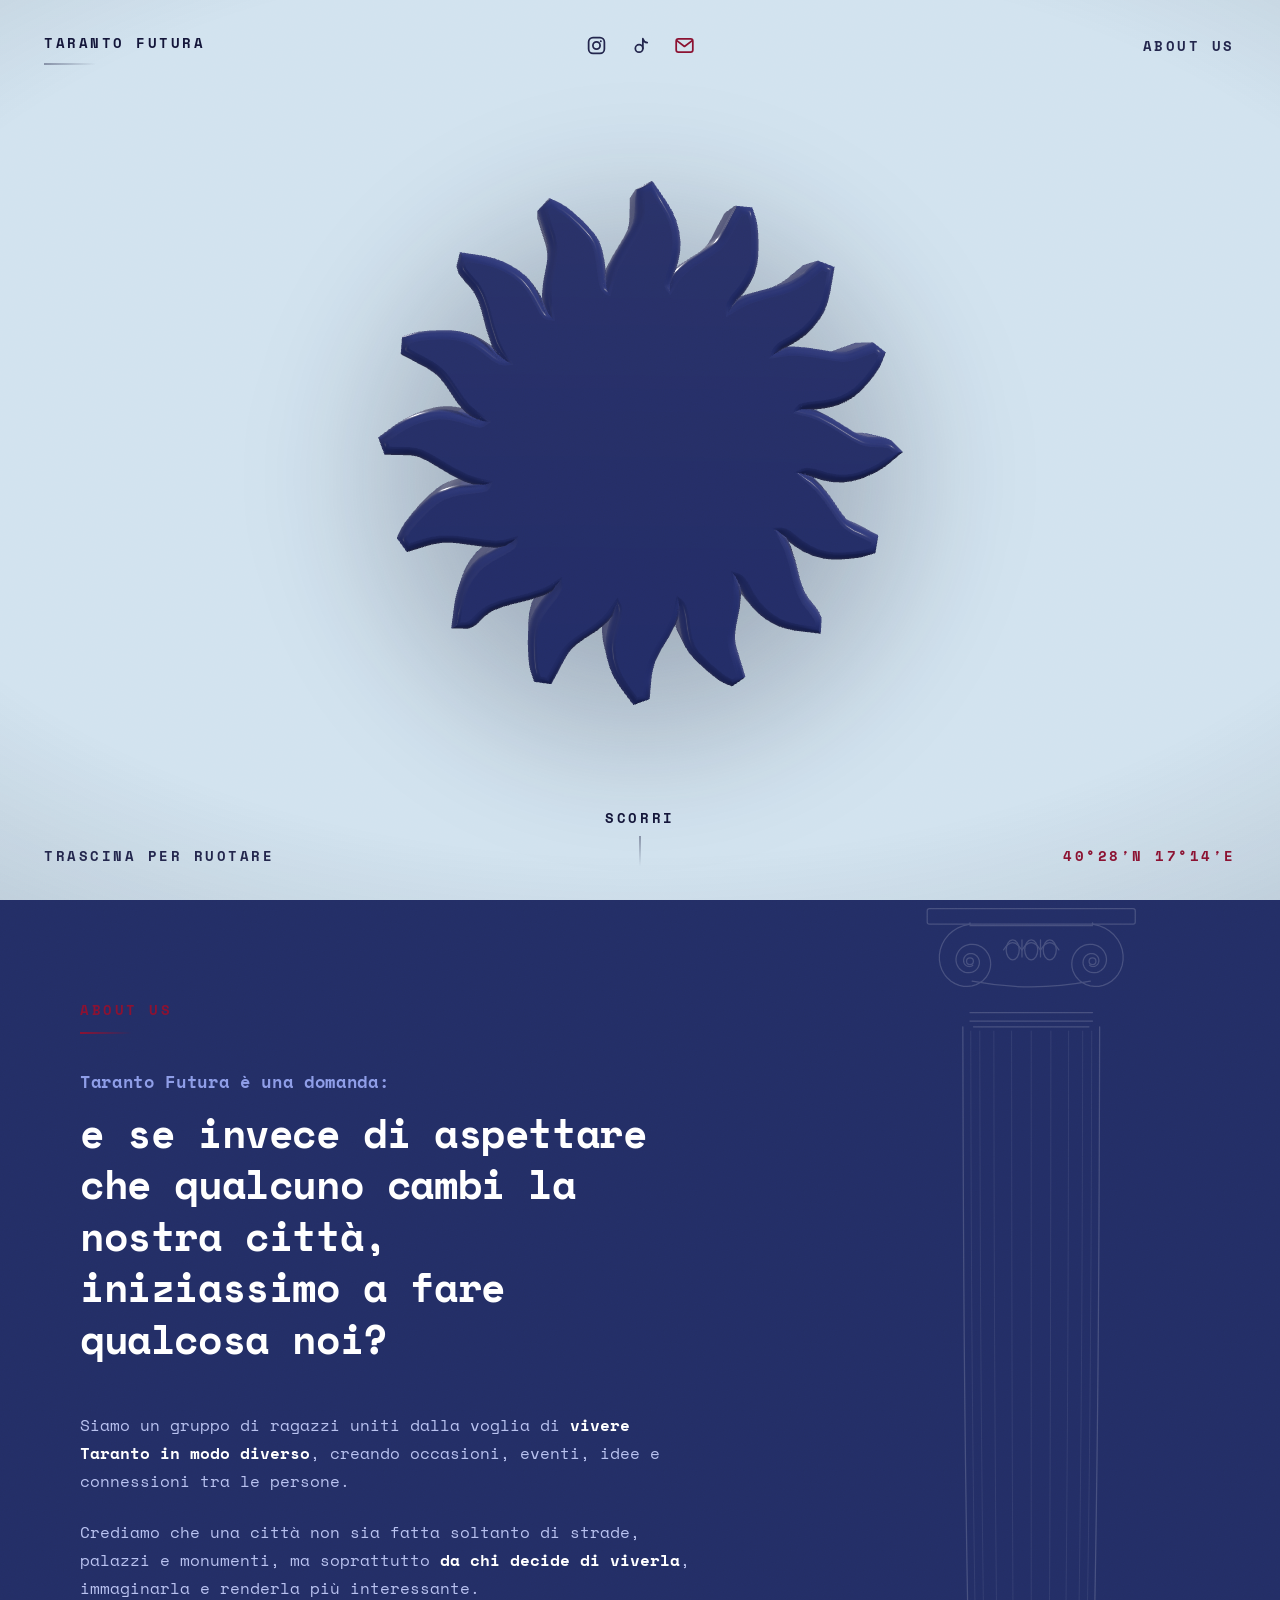
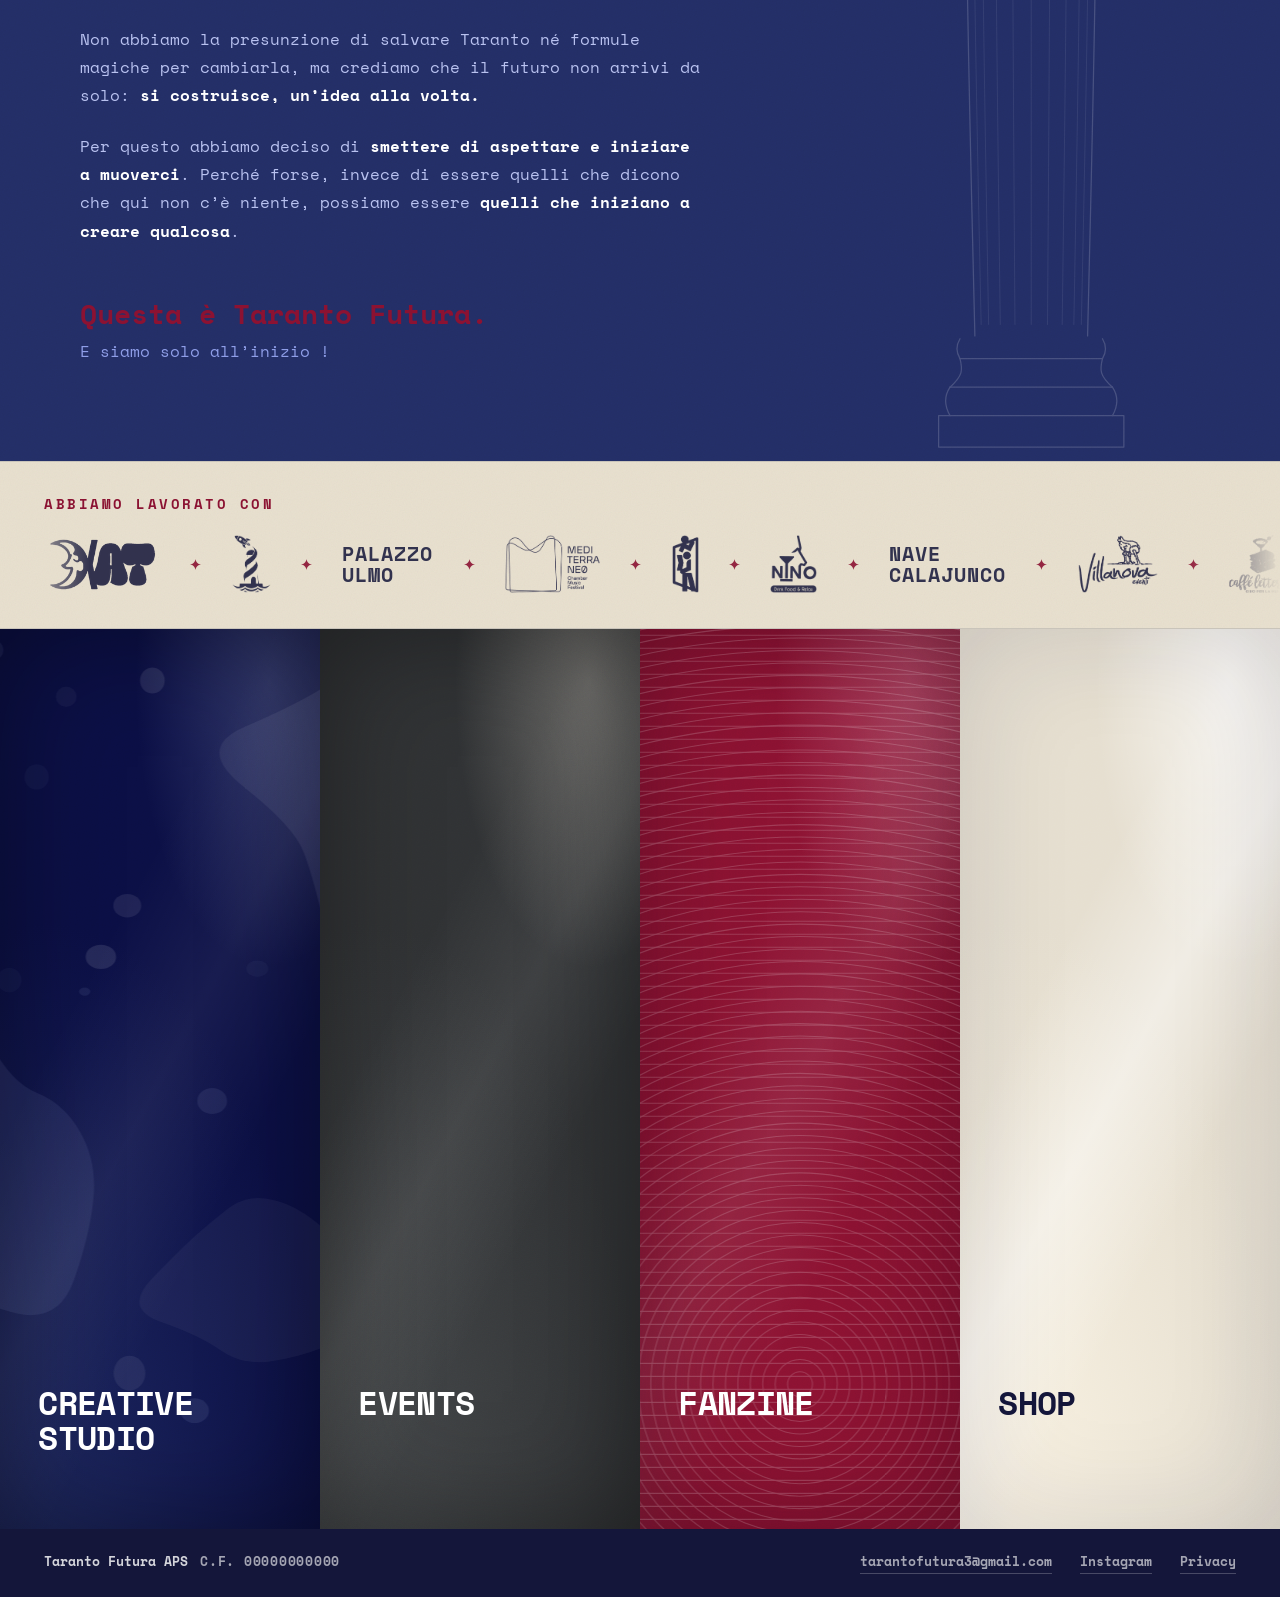
==== commit 0fa852ae: "Via il cursore, e le colonne si aprono davanti agli occhi Due difetti veri, trovati guardando il sit" ====
--- a/index.html
+++ b/index.html
@@ -13,7 +13,7 @@
   <link rel="preload" href="assets/data/logo-contours.json?v=2" as="fetch" type="application/json" crossorigin>
   <link rel="modulepreload" href="vendor/three.module.min.js">
   <script>document.documentElement.classList.add('js')</script>
-  <link rel="stylesheet" href="src/css/style.css?v=105">
+  <link rel="stylesheet" href="src/css/style.css?v=106">
 </head>
 <body>
   <h1 class="tf-sr">Taranto Futura</h1>
@@ -431,7 +431,7 @@
     </button>
   </div>
 
-  <script type="module" src="src/js/main.js?v=105"></script>
+  <script type="module" src="src/js/main.js?v=106"></script>
   <noscript>
     <p style="position:fixed;left:0;right:0;bottom:24px;text-align:center;font-size:11px;letter-spacing:.2em;text-transform:uppercase;color:#23264d">
       Attiva JavaScript per vedere l'apertura
--- a/src/css/style.css
+++ b/src/css/style.css
@@ -130,7 +130,7 @@
   opacity: 1;
   transform: none;
   clip-path: inset(0 0 100% 0);
-  transition: clip-path 0.72s var(--tf-ease) var(--entra-passo, 0ms);
+  transition: clip-path 0.6s var(--tf-ease) var(--entra-passo, 0ms);
 }
 html.js [data-entra='colonna'].is-dentro {
   clip-path: inset(0 0 0 0);
@@ -2839,74 +2839,3 @@
   .sorpresa { transition: none; }
   .sorpresa__foto { transition: none; transform: none; }
 }
-
-/* ==========================================================================
-   Il cursore
-   Un anello che insegue il puntatore e si allarga su cio' che si puo'
-   toccare. Non sostituisce la freccia del sistema: le sta intorno, e il
-   documento lo crea src/js/cursore.js solo quando si muove un mouse vero.
-   Il bianco in "difference" e' una scelta: sul grigio dell'apertura, sul blu
-   di About us, sul crema della fascia, sul rosso della fanzine e sul panna
-   dello shop si legge uguale, senza una tinta per sezione.
-   ========================================================================== */
-.cursore {
-  position: fixed;
-  top: 0;
-  left: 0;
-  z-index: 300;          /* sopra ogni cosa, sorpresa compresa */
-  pointer-events: none;  /* non deve mai rubare un click */
-  opacity: 0;
-  transition: opacity 0.3s var(--tf-ease);
-  will-change: transform;
-  /* La fusione va qui e non sui due segni dentro: con uno z-index questo
-     elemento fa stackingcontext per conto suo, e un figlio che si fonde si
-     troverebbe davanti al nulla invece che davanti alla pagina. */
-  mix-blend-mode: difference;
-}
-.cursore.is-acceso { opacity: 1; }
-
-/* I due segni si centrano da soli: la posizione del gruppo la scrive il JS
-   e deve restare una traslazione pulita, senza correzioni dentro. */
-.cursore__anello,
-.cursore__punto {
-  position: absolute;
-  top: 0;
-  left: 0;
-  display: block;
-  border-radius: 50%;
-  transform: translate(-50%, -50%) scale(var(--scala, 1));
-  transition: width 0.3s var(--tf-ease), height 0.3s var(--tf-ease),
-              opacity 0.3s var(--tf-ease), transform 0.25s var(--tf-ease),
-              border-color 0.3s var(--tf-ease);
-}
-.cursore__anello {
-  width: 30px;
-  height: 30px;
-  border: 1px solid #fff;
-}
-/* Il punto sta fermo al centro dell'anello: e' il riferimento che dice dove
-   si trova davvero il puntatore mentre l'anello lo rincorre. */
-.cursore__punto {
-  width: 4px;
-  height: 4px;
-  background: #fff;
-}
-
-/* Su cio' che si puo' toccare l'anello si apre e il punto si ritira dentro. */
-.cursore.is-sopra .cursore__anello { width: 56px; height: 56px; }
-.cursore.is-sopra .cursore__punto  { opacity: 0; }
-
-/* Alla pressione rientra: e' il gesto che conferma il click. */
-.cursore.is-premuto { --scala: 0.82; }
-
-/* Chi ha chiesto meno movimento non se lo ritrova nemmeno: il modulo non si
-   monta. La regola resta come rete se l'impostazione cambia a pagina aperta. */
-@media (prefers-reduced-motion: reduce) {
-  .cursore { display: none; }
-}
-
-/* Senza un mouse vero non serve, e su uno schermo tattile l'anello resterebbe
-   appeso all'ultimo punto toccato. */
-@media (hover: none), (pointer: coarse) {
-  .cursore { display: none; }
-}
